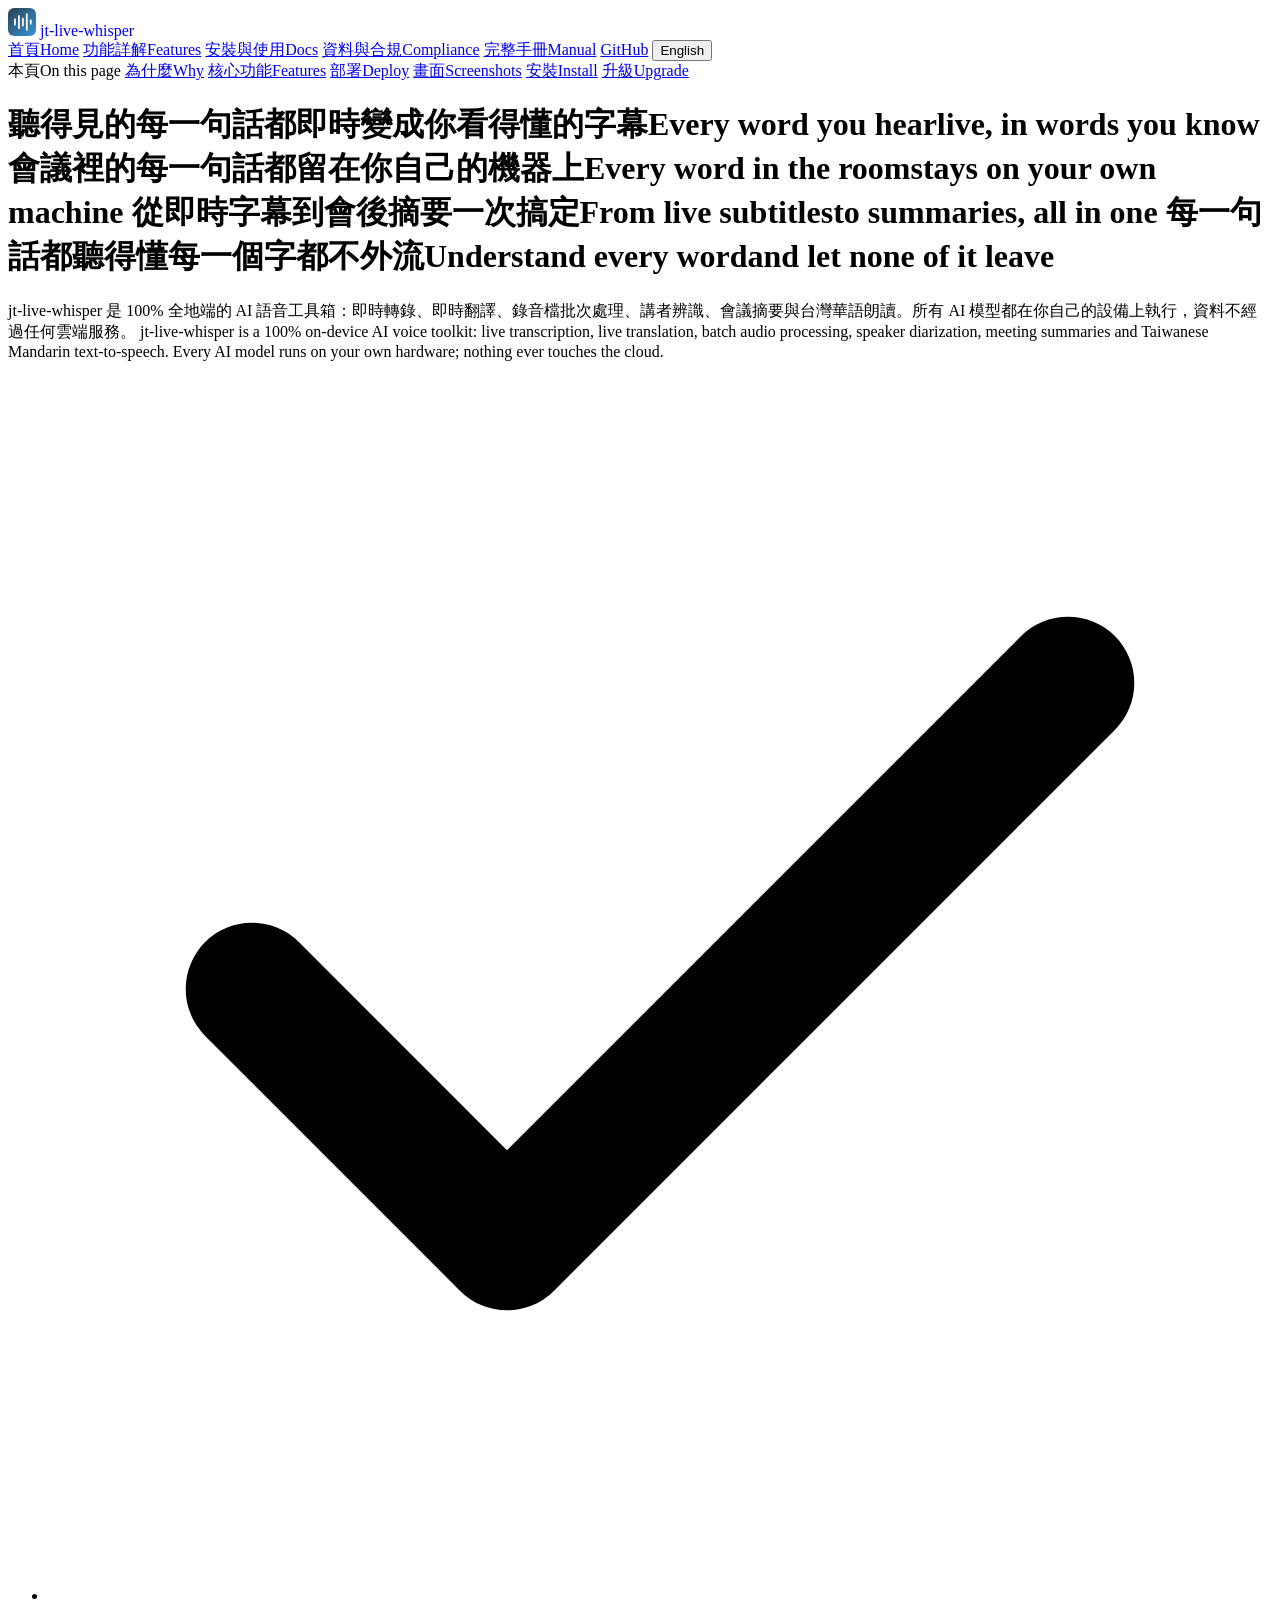
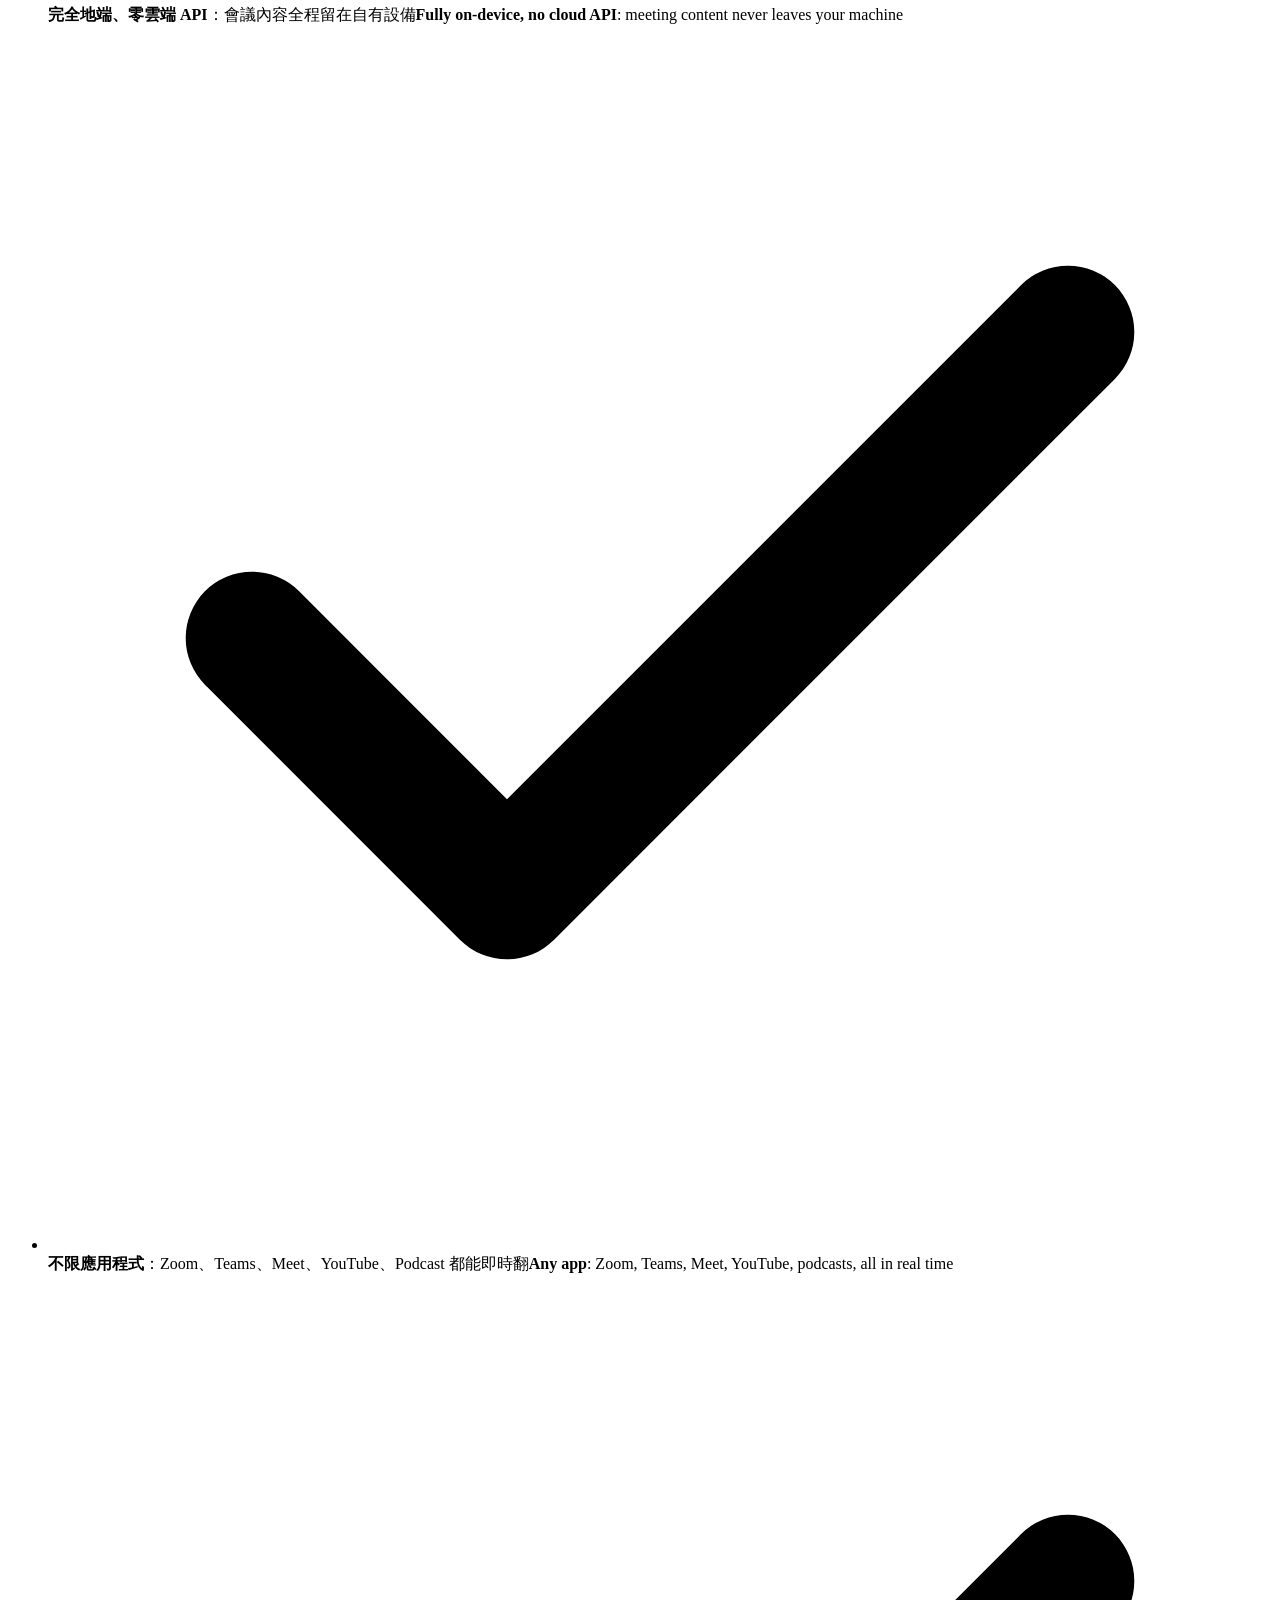
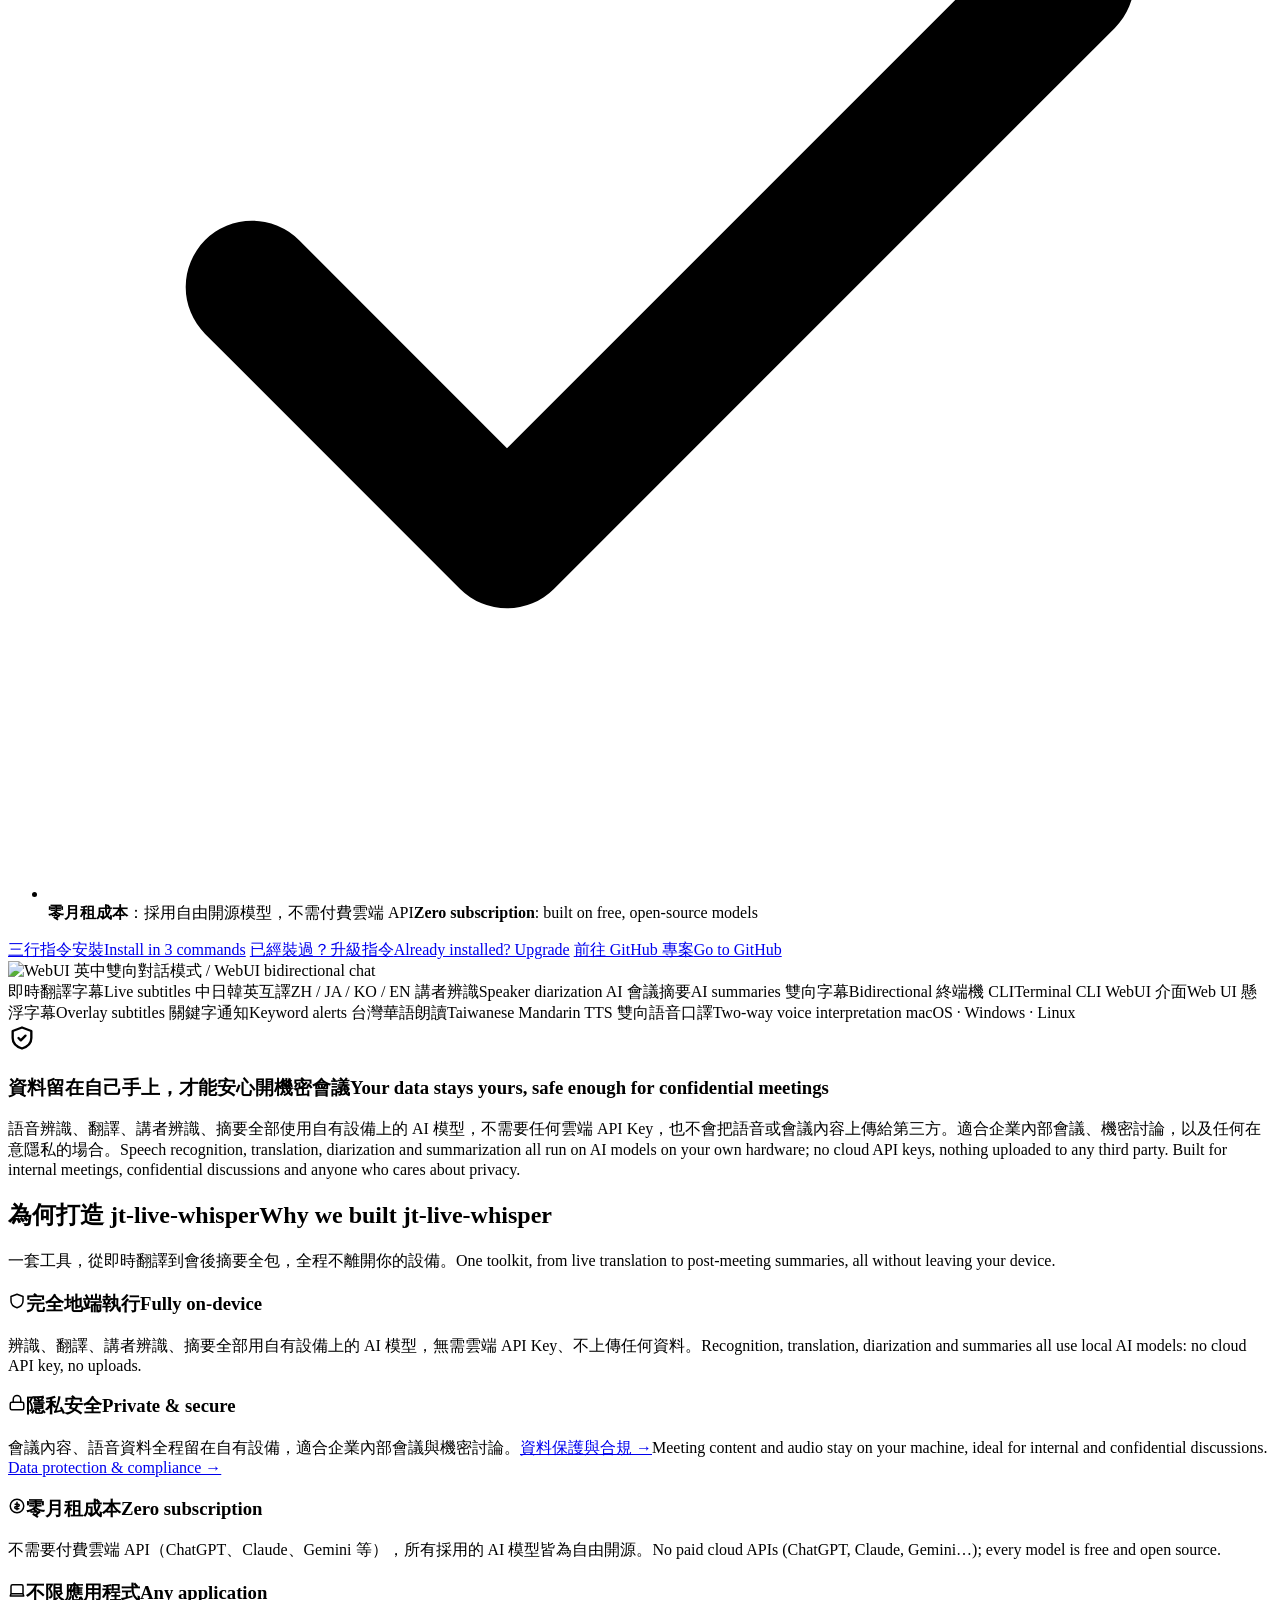
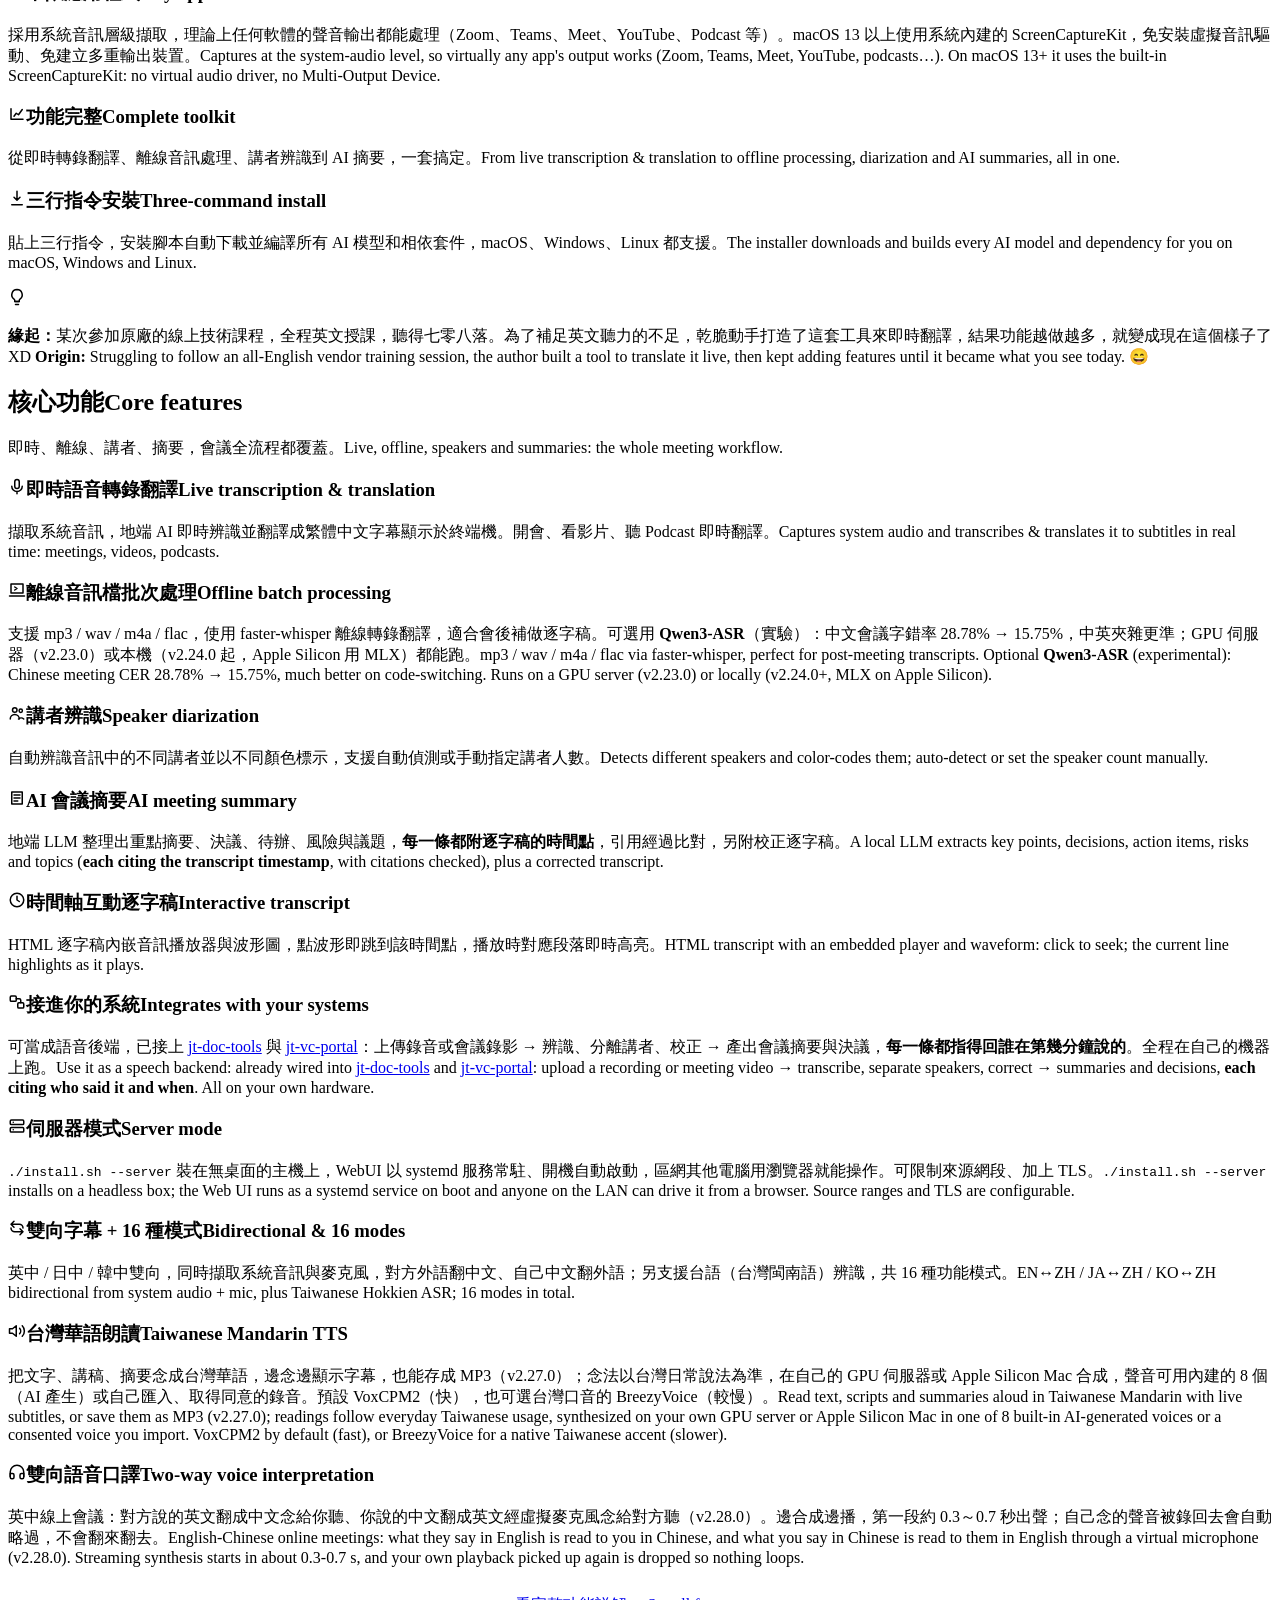
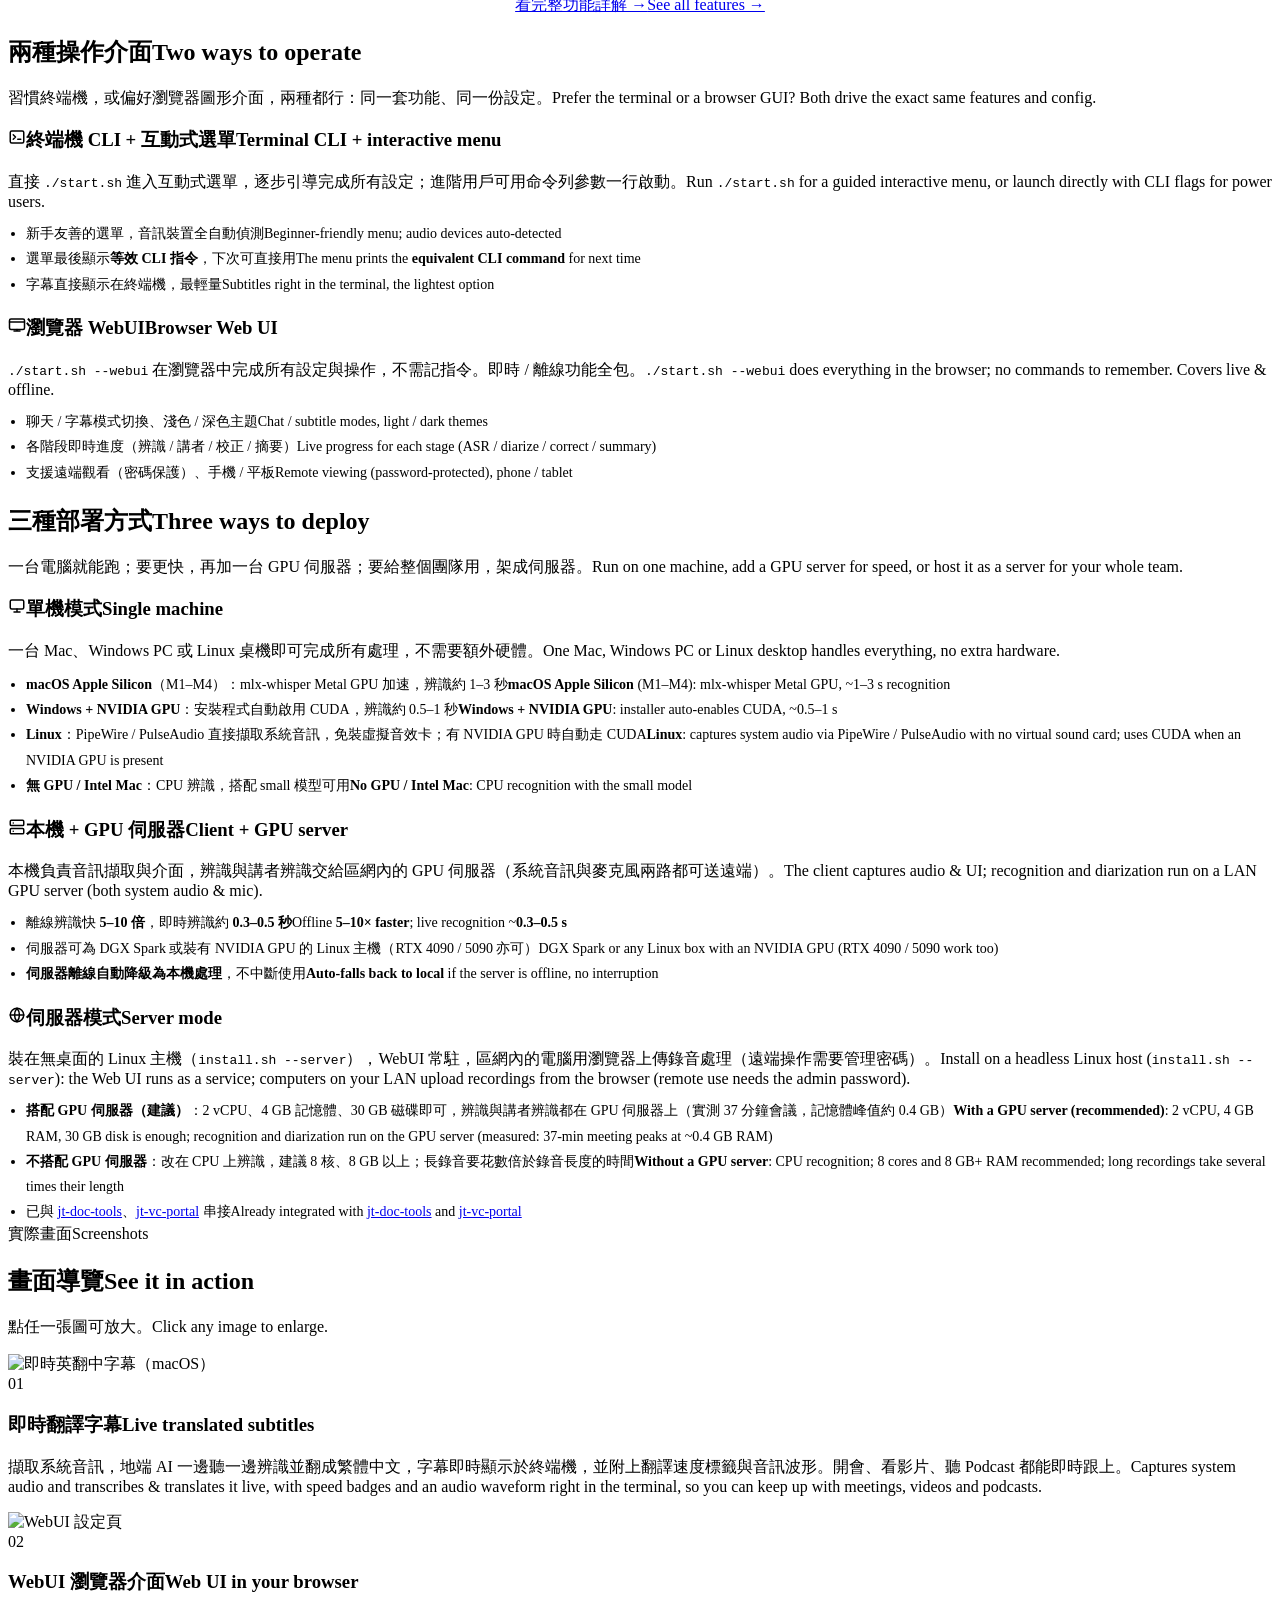
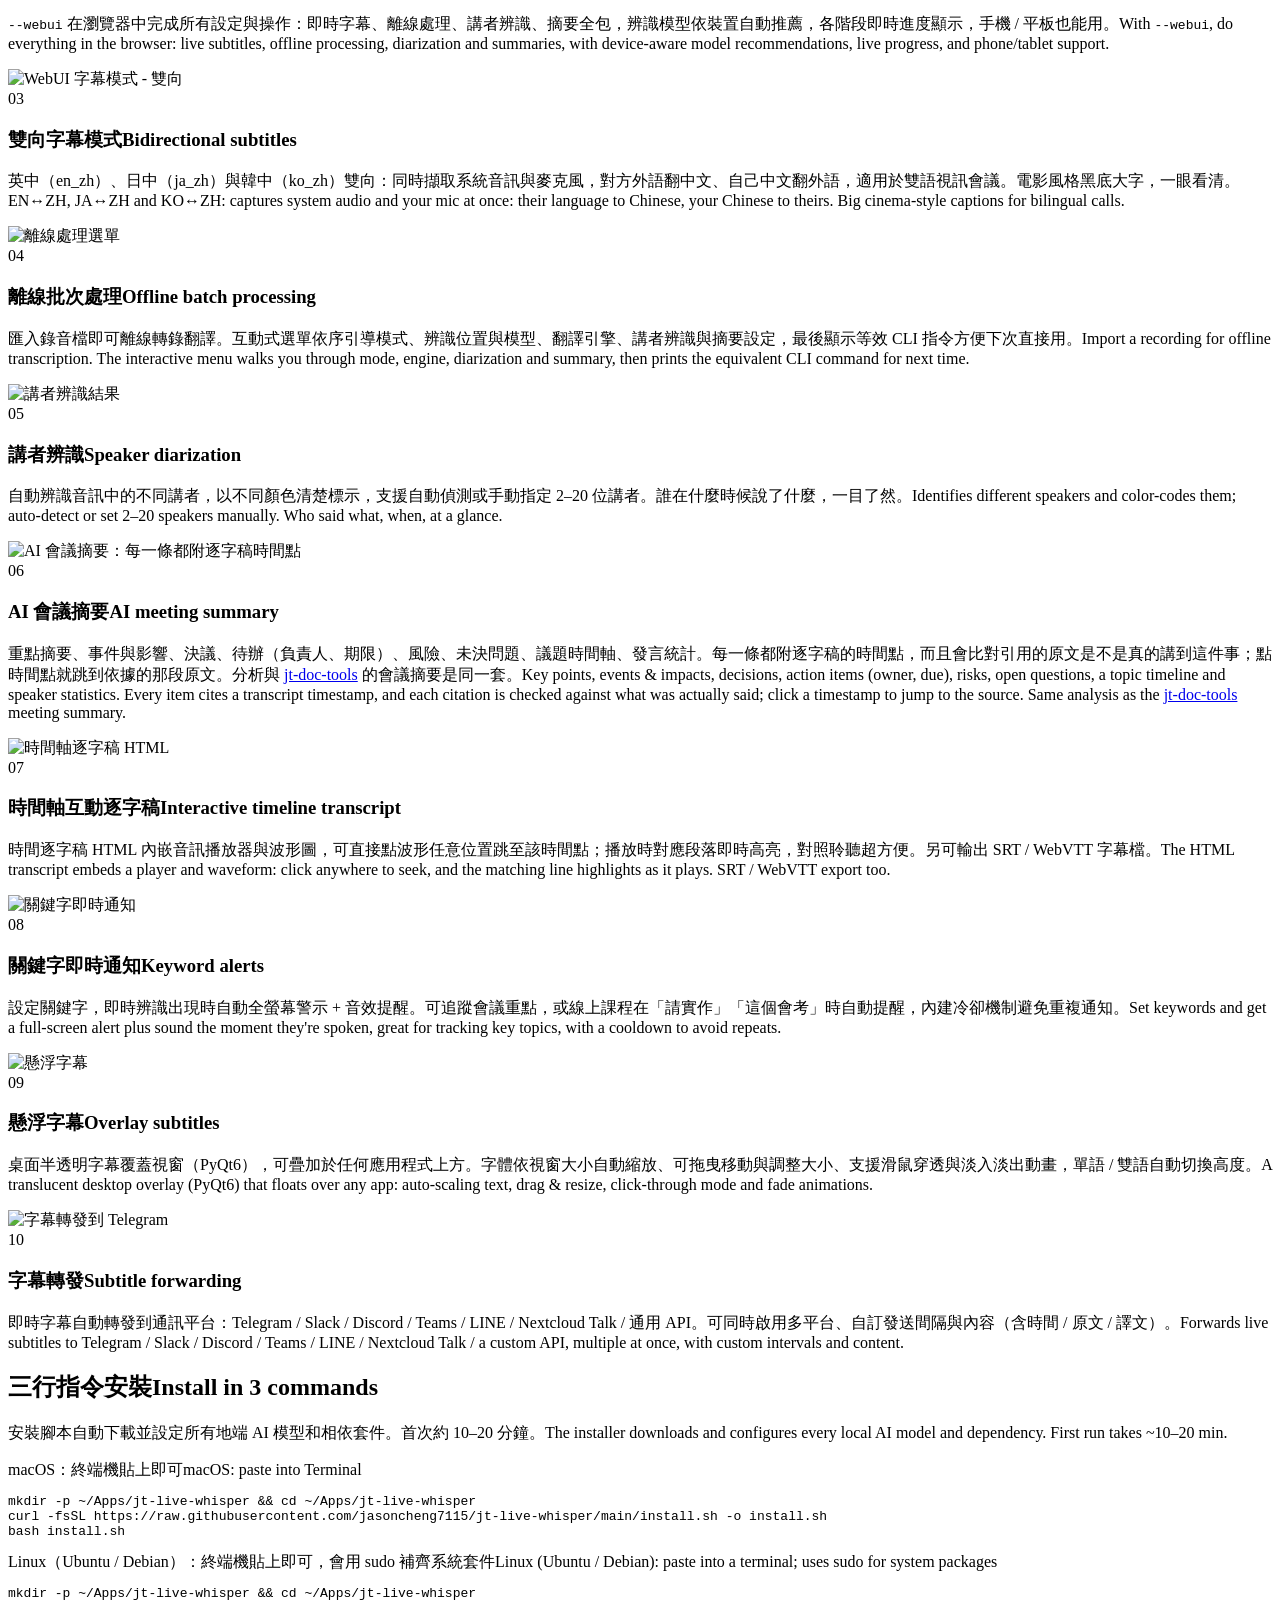
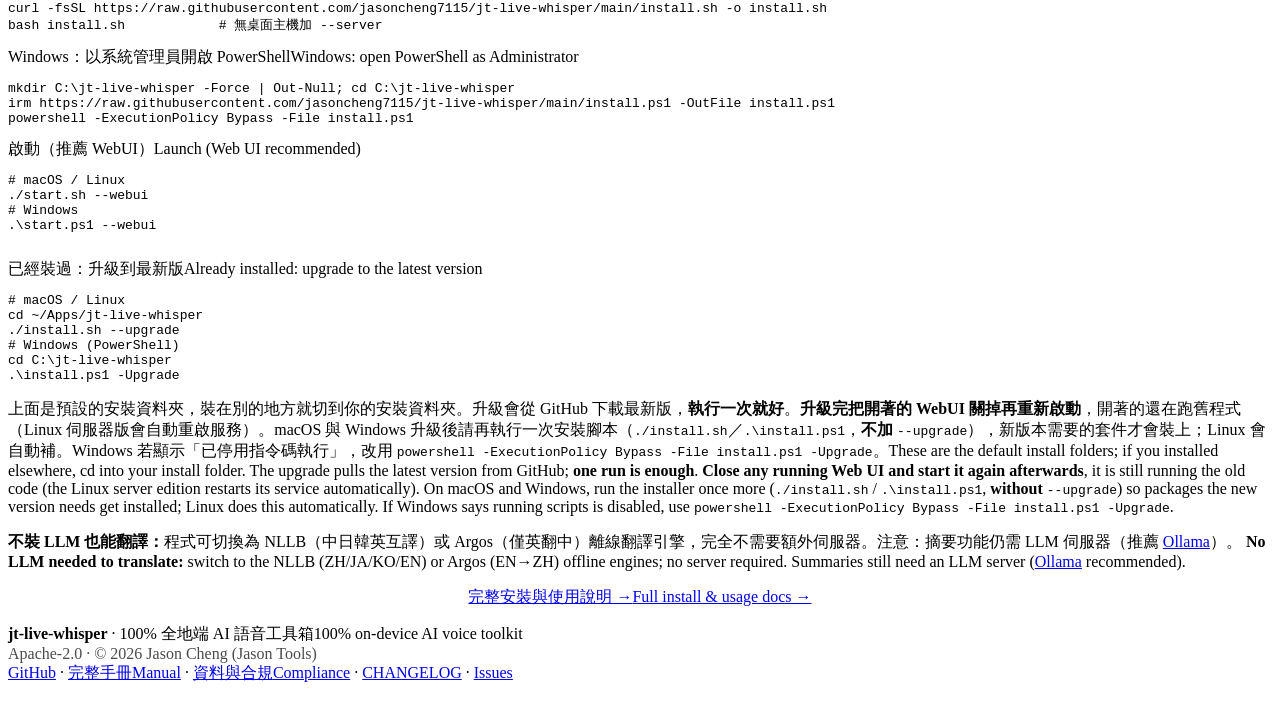
==== docs/index.html @ 60fd16ec "v2.31.0：念給對方聽時自動切換系統預設麥克風；說清楚只有口譯才需要 BlackHole - 口譯期間把系統預設麥克風切到虛擬麥克風、結束切回（macOS BlackHole 2ch、Window" ====
<!DOCTYPE html>
<html lang="zh-Hant">
<head>
<meta charset="UTF-8" />
<meta name="viewport" content="width=device-width, initial-scale=1.0" />
<title>jt-live-whisper | 100% 全地端 AI 語音工具箱</title>
<link rel="icon" type="image/svg+xml" href="favicon.svg" />
<meta name="description" content="jt-live-whisper：100% 全地端 AI 語音工具箱。即時轉錄、即時翻譯、錄音檔批次處理、講者辨識、會議摘要、台灣華語朗讀，所有 AI 模型皆在自有設備上執行，資料不經過任何雲端服務。支援 macOS / Windows / Linux，可選配 GPU 伺服器加速。" />
<link rel="stylesheet" href="style.css" />
</head>
<body>
<!-- site-nav：由 tools/site_nav.py 產生，請改那支 -->
<nav>
  <div class="wrap nav-in">
    <a class="brand" href="index.html" style="text-decoration:none">
      <svg viewBox="0 0 64 64" width="28" height="28" aria-hidden="true">
        <defs><linearGradient id="bm" x1="0" y1="0" x2="1" y2="1"><stop offset="0" stop-color="#2c3e50"/><stop offset="1" stop-color="#3498db"/></linearGradient></defs>
        <rect width="64" height="64" rx="14" fill="url(#bm)"/>
        <g stroke="#fff" stroke-width="4" stroke-linecap="round">
          <line x1="16" y1="26" x2="16" y2="38"/><line x1="25" y1="18" x2="25" y2="46"/>
          <line x1="34" y1="24" x2="34" y2="40"/><line x1="43" y1="14" x2="43" y2="50"/><line x1="52" y1="28" x2="52" y2="36"/>
        </g>
      </svg>
      jt-live-whisper
    </a>
    <div class="nav-links">
      <a class="nav-page" href="index.html" aria-current="page"><span class="zh">首頁</span><span class="en">Home</span></a>
      <a class="nav-page" href="features.html"><span class="zh">功能詳解</span><span class="en">Features</span></a>
      <a class="nav-page" href="usage.html"><span class="zh">安裝與使用</span><span class="en">Docs</span></a>
      <a class="nav-page" href="compliance.html"><span class="zh">資料與合規</span><span class="en">Compliance</span></a>
      <span class="nav-sep" aria-hidden="true"></span>
      <a class="btn btn-ghost btn-sm" href="sop.html"><span class="zh">完整手冊</span><span class="en">Manual</span></a>
      <a class="btn btn-ghost btn-sm" href="https://github.com/jasoncheng7115/jt-live-whisper" target="_blank" rel="noopener">GitHub</a>
      <button class="btn btn-ghost btn-sm" id="langBtn" type="button">English</button>
    </div>
  </div>
</nav>
<div class="page-nav"><div class="wrap page-nav-in">
    <span class="page-nav-label"><span class="zh">本頁</span><span class="en">On this page</span></span>
    <a href="#why"><span class="zh">為什麼</span><span class="en">Why</span></a>
    <a href="#features"><span class="zh">核心功能</span><span class="en">Features</span></a>
    <a href="#deploy"><span class="zh">部署</span><span class="en">Deploy</span></a>
    <a href="#screens"><span class="zh">畫面</span><span class="en">Screenshots</span></a>
    <a href="#install"><span class="zh">安裝</span><span class="en">Install</span></a>
    <a href="#upgrade"><span class="zh">升級</span><span class="en">Upgrade</span></a>
</div></div>
<!-- /site-nav -->

<header class="hero">
  <div class="wrap">
    <!-- 招牌標題輪播（使用者 2026-09-24 選定四句；換行處不加逗號） -->
    <h1 class="rot">
      <span class="rot-set">
        <span class="rot-item on"><span class="zh"><span class="ln">聽得見的每一句話</span><span class="ln">都即時變成你看得懂的字幕</span></span><span class="en"><span class="ln">Every word you hear</span><span class="ln">live, in words you know</span></span></span>
        <span class="rot-item" aria-hidden="true"><span class="zh"><span class="ln">會議裡的每一句話</span><span class="ln">都留在你自己的機器上</span></span><span class="en"><span class="ln">Every word in the room</span><span class="ln">stays on your own machine</span></span></span>
        <span class="rot-item" aria-hidden="true"><span class="zh"><span class="ln">從即時字幕</span><span class="ln">到會後摘要一次搞定</span></span><span class="en"><span class="ln">From live subtitles</span><span class="ln">to summaries, all in one</span></span></span>
        <span class="rot-item" aria-hidden="true"><span class="zh"><span class="ln">每一句話都聽得懂</span><span class="ln">每一個字都不外流</span></span><span class="en"><span class="ln">Understand every word</span><span class="ln">and let none of it leave</span></span></span>
      </span>
    </h1>
    <p class="lead">
      <span class="zh">jt-live-whisper 是 100% 全地端的 AI 語音工具箱：即時轉錄、即時翻譯、錄音檔批次處理、講者辨識、會議摘要與台灣華語朗讀。所有 AI 模型都在你自己的設備上執行，資料不經過任何雲端服務。</span>
      <span class="en">jt-live-whisper is a 100% on-device AI voice toolkit: live transcription, live translation, batch audio processing, speaker diarization, meeting summaries and Taiwanese Mandarin text-to-speech. Every AI model runs on your own hardware; nothing ever touches the cloud.</span>
    </p>
    <ul class="hero-points">
      <li><svg viewBox="0 0 24 24" fill="none" stroke="currentColor" stroke-width="2.6" stroke-linecap="round" stroke-linejoin="round"><path d="M20 6 9 17l-5-5"/></svg>
        <span><span class="zh"><b>完全地端、零雲端 API</b>：會議內容全程留在自有設備</span><span class="en"><b>Fully on-device, no cloud API</b>: meeting content never leaves your machine</span></span></li>
      <li><svg viewBox="0 0 24 24" fill="none" stroke="currentColor" stroke-width="2.6" stroke-linecap="round" stroke-linejoin="round"><path d="M20 6 9 17l-5-5"/></svg>
        <span><span class="zh"><b>不限應用程式</b>：Zoom、Teams、Meet、YouTube、Podcast 都能即時翻</span><span class="en"><b>Any app</b>: Zoom, Teams, Meet, YouTube, podcasts, all in real time</span></span></li>
      <li><svg viewBox="0 0 24 24" fill="none" stroke="currentColor" stroke-width="2.6" stroke-linecap="round" stroke-linejoin="round"><path d="M20 6 9 17l-5-5"/></svg>
        <span><span class="zh"><b>零月租成本</b>：採用自由開源模型，不需付費雲端 API</span><span class="en"><b>Zero subscription</b>: built on free, open-source models</span></span></li>
    </ul>
    <div class="cta">
      <a class="btn btn-primary" href="#install"><span class="zh">三行指令安裝</span><span class="en">Install in 3 commands</span></a>
      <a class="btn btn-ghost" href="#upgrade"><span class="zh">已經裝過？升級指令</span><span class="en">Already installed? Upgrade</span></a>
      <a class="btn btn-ghost" href="https://github.com/jasoncheng7115/jt-live-whisper" target="_blank" rel="noopener"><span class="zh">前往 GitHub 專案</span><span class="en">Go to GitHub</span></a>
    </div>
    <div class="hero-shot">
      <img class="shot shot-hero" src="shots/webui-chat-bidi.png" loading="lazy" alt="WebUI 英中雙向對話模式 / WebUI bidirectional chat" />
    </div>
    <div class="pills">
      <span class="pill"><span class="zh">即時翻譯字幕</span><span class="en">Live subtitles</span></span>
      <span class="pill"><span class="zh">中日韓英互譯</span><span class="en">ZH / JA / KO / EN</span></span>
      <span class="pill"><span class="zh">講者辨識</span><span class="en">Speaker diarization</span></span>
      <span class="pill"><span class="zh">AI 會議摘要</span><span class="en">AI summaries</span></span>
      <span class="pill"><span class="zh">雙向字幕</span><span class="en">Bidirectional</span></span>
      <span class="pill"><span class="zh">終端機 CLI</span><span class="en">Terminal CLI</span></span>
      <span class="pill"><span class="zh">WebUI 介面</span><span class="en">Web UI</span></span>
      <span class="pill"><span class="zh">懸浮字幕</span><span class="en">Overlay subtitles</span></span>
      <span class="pill"><span class="zh">關鍵字通知</span><span class="en">Keyword alerts</span></span>
      <span class="pill"><span class="zh">台灣華語朗讀</span><span class="en">Taiwanese Mandarin TTS</span></span>
      <span class="pill"><span class="zh">雙向語音口譯</span><span class="en">Two-way voice interpretation</span></span>
      <span class="pill">macOS · Windows · Linux</span>
    </div>
  </div>
</header>

<section class="callout-sec">
  <div class="wrap callout">
    <span class="ci"><svg width="28" height="28" viewBox="0 0 24 24" fill="none" stroke="currentColor" stroke-width="2" stroke-linecap="round" stroke-linejoin="round"><path d="M12 3 4 6v6c0 5 3.4 7.5 8 9 4.6-1.5 8-4 8-9V6z"/><path d="m9 12 2 2 4-4"/></svg></span>
    <div>
      <h3><span class="zh">資料留在自己手上，才能安心開機密會議</span><span class="en">Your data stays yours, safe enough for confidential meetings</span></h3>
      <p><span class="zh">語音辨識、翻譯、講者辨識、摘要全部使用自有設備上的 AI 模型，不需要任何雲端 API Key，也不會把語音或會議內容上傳給第三方。適合企業內部會議、機密討論，以及任何在意隱私的場合。</span><span class="en">Speech recognition, translation, diarization and summarization all run on AI models on your own hardware; no cloud API keys, nothing uploaded to any third party. Built for internal meetings, confidential discussions and anyone who cares about privacy.</span></p>
    </div>
  </div>
</section>

<section id="why">
  <div class="wrap">
    <div class="sec-head">
      <h2><span class="zh">為何打造 jt-live-whisper</span><span class="en">Why we built jt-live-whisper</span></h2>
      <p><span class="zh">一套工具，從即時翻譯到會後摘要全包，全程不離開你的設備。</span><span class="en">One toolkit, from live translation to post-meeting summaries, all without leaving your device.</span></p>
    </div>
    <div class="grid g3">
      <div class="card"><h3><span class="ic"><svg width="18" height="18" viewBox="0 0 24 24" fill="none" stroke="currentColor" stroke-width="2" stroke-linecap="round" stroke-linejoin="round"><path d="M12 3 4 6v6c0 5 3.4 7.5 8 9 4.6-1.5 8-4 8-9V6z"/></svg></span><span class="zh">完全地端執行</span><span class="en">Fully on-device</span></h3><p><span class="zh">辨識、翻譯、講者辨識、摘要全部用自有設備上的 AI 模型，無需雲端 API Key、不上傳任何資料。</span><span class="en">Recognition, translation, diarization and summaries all use local AI models: no cloud API key, no uploads.</span></p></div>
      <div class="card"><h3><span class="ic"><svg width="18" height="18" viewBox="0 0 24 24" fill="none" stroke="currentColor" stroke-width="2" stroke-linecap="round" stroke-linejoin="round"><rect x="3" y="11" width="18" height="10" rx="2"/><path d="M7 11V7a5 5 0 0 1 10 0v4"/></svg></span><span class="zh">隱私安全</span><span class="en">Private &amp; secure</span></h3><p><span class="zh">會議內容、語音資料全程留在自有設備，適合企業內部會議與機密討論。<a href="compliance.html">資料保護與合規 →</a></span><span class="en">Meeting content and audio stay on your machine, ideal for internal and confidential discussions. <a href="compliance.html">Data protection &amp; compliance →</a></span></p></div>
      <div class="card"><h3><span class="ic"><svg width="18" height="18" viewBox="0 0 24 24" fill="none" stroke="currentColor" stroke-width="2" stroke-linecap="round" stroke-linejoin="round"><circle cx="12" cy="12" r="9"/><path d="M12 7v10M9.5 9.5h4a1.5 1.5 0 0 1 0 3h-3a1.5 1.5 0 0 0 0 3h4"/></svg></span><span class="zh">零月租成本</span><span class="en">Zero subscription</span></h3><p><span class="zh">不需要付費雲端 API（ChatGPT、Claude、Gemini 等），所有採用的 AI 模型皆為自由開源。</span><span class="en">No paid cloud APIs (ChatGPT, Claude, Gemini…); every model is free and open source.</span></p></div>
      <div class="card"><h3><span class="ic"><svg width="18" height="18" viewBox="0 0 24 24" fill="none" stroke="currentColor" stroke-width="2" stroke-linecap="round" stroke-linejoin="round"><path d="M4 17V7a2 2 0 0 1 2-2h12a2 2 0 0 1 2 2v10M4 17h16M4 17l-1 3h18l-1-3"/></svg></span><span class="zh">不限應用程式</span><span class="en">Any application</span></h3><p><span class="zh">採用系統音訊層級擷取，理論上任何軟體的聲音輸出都能處理（Zoom、Teams、Meet、YouTube、Podcast 等）。macOS 13 以上使用系統內建的 ScreenCaptureKit，免安裝虛擬音訊驅動、免建立多重輸出裝置。</span><span class="en">Captures at the system-audio level, so virtually any app's output works (Zoom, Teams, Meet, YouTube, podcasts…). On macOS 13+ it uses the built-in ScreenCaptureKit: no virtual audio driver, no Multi-Output Device.</span></p></div>
      <div class="card"><h3><span class="ic"><svg width="18" height="18" viewBox="0 0 24 24" fill="none" stroke="currentColor" stroke-width="2" stroke-linecap="round" stroke-linejoin="round"><path d="M4 19V5M4 19h16M8 15l3-4 3 2 5-7"/></svg></span><span class="zh">功能完整</span><span class="en">Complete toolkit</span></h3><p><span class="zh">從即時轉錄翻譯、離線音訊處理、講者辨識到 AI 摘要，一套搞定。</span><span class="en">From live transcription &amp; translation to offline processing, diarization and AI summaries, all in one.</span></p></div>
      <div class="card"><h3><span class="ic"><svg width="18" height="18" viewBox="0 0 24 24" fill="none" stroke="currentColor" stroke-width="2" stroke-linecap="round" stroke-linejoin="round"><path d="M12 3v12m0 0 4-4m-4 4-4-4M5 21h14"/></svg></span><span class="zh">三行指令安裝</span><span class="en">Three-command install</span></h3><p><span class="zh">貼上三行指令，安裝腳本自動下載並編譯所有 AI 模型和相依套件，macOS、Windows、Linux 都支援。</span><span class="en">The installer downloads and builds every AI model and dependency for you on macOS, Windows and Linux.</span></p></div>
    </div>
    <div class="origin">
      <span class="origin-ic"><svg width="18" height="18" viewBox="0 0 24 24" fill="none" stroke="currentColor" stroke-width="2" stroke-linecap="round" stroke-linejoin="round"><path d="M9 18h6M10 22h4"/><path d="M12 2a7 7 0 0 0-4 12.7c.6.5 1 1.3 1 2.1V18h6v-1.2c0-.8.4-1.6 1-2.1A7 7 0 0 0 12 2z"/></svg></span>
      <p><span class="zh"><strong>緣起：</strong>某次參加原廠的線上技術課程，全程英文授課，聽得七零八落。為了補足英文聽力的不足，乾脆動手打造了這套工具來即時翻譯，結果功能越做越多，就變成現在這個樣子了 XD</span>
<span class="en"><strong>Origin:</strong> Struggling to follow an all-English vendor training session, the author built a tool to translate it live, then kept adding features until it became what you see today. 😄</span></p>
    </div>
  </div>
</section>

<section id="features" class="alt">
  <div class="wrap">
    <div class="sec-head">
      <h2><span class="zh">核心功能</span><span class="en">Core features</span></h2>
      <p><span class="zh">即時、離線、講者、摘要，會議全流程都覆蓋。</span><span class="en">Live, offline, speakers and summaries: the whole meeting workflow.</span></p>
    </div>
    <div class="grid g3">
      <div class="card"><h3><span class="ic"><svg width="18" height="18" viewBox="0 0 24 24" fill="none" stroke="currentColor" stroke-width="2" stroke-linecap="round" stroke-linejoin="round"><path d="M12 2a3 3 0 0 0-3 3v6a3 3 0 0 0 6 0V5a3 3 0 0 0-3-3z"/><path d="M5 11a7 7 0 0 0 14 0M12 18v3"/></svg></span><span class="zh">即時語音轉錄翻譯</span><span class="en">Live transcription &amp; translation</span></h3><p><span class="zh">擷取系統音訊，地端 AI 即時辨識並翻譯成繁體中文字幕顯示於終端機。開會、看影片、聽 Podcast 即時翻譯。</span><span class="en">Captures system audio and transcribes &amp; translates it to subtitles in real time: meetings, videos, podcasts.</span></p></div>
      <div class="card"><h3><span class="ic"><svg width="18" height="18" viewBox="0 0 24 24" fill="none" stroke="currentColor" stroke-width="2" stroke-linecap="round" stroke-linejoin="round"><path d="M4 4h16v12H4z"/><path d="M2 20h20M9 8l3 2-3 2"/></svg></span><span class="zh">離線音訊檔批次處理</span><span class="en">Offline batch processing</span></h3><p><span class="zh">支援 mp3 / wav / m4a / flac，使用 faster-whisper 離線轉錄翻譯，適合會後補做逐字稿。可選用 <b>Qwen3-ASR</b>（實驗）：中文會議字錯率 28.78% → 15.75%，中英夾雜更準；GPU 伺服器（v2.23.0）或本機（v2.24.0 起，Apple Silicon 用 MLX）都能跑。</span><span class="en">mp3 / wav / m4a / flac via faster-whisper, perfect for post-meeting transcripts. Optional <b>Qwen3-ASR</b> (experimental): Chinese meeting CER 28.78% → 15.75%, much better on code-switching. Runs on a GPU server (v2.23.0) or locally (v2.24.0+, MLX on Apple Silicon).</span></p></div>
      <div class="card"><h3><span class="ic"><svg width="18" height="18" viewBox="0 0 24 24" fill="none" stroke="currentColor" stroke-width="2" stroke-linecap="round" stroke-linejoin="round"><circle cx="9" cy="8" r="3"/><circle cx="17" cy="9" r="2.2"/><path d="M3 20a6 6 0 0 1 12 0M14 20a5 5 0 0 1 7 0"/></svg></span><span class="zh">講者辨識</span><span class="en">Speaker diarization</span></h3><p><span class="zh">自動辨識音訊中的不同講者並以不同顏色標示，支援自動偵測或手動指定講者人數。</span><span class="en">Detects different speakers and color-codes them; auto-detect or set the speaker count manually.</span></p></div>
      <div class="card"><h3><span class="ic"><svg width="18" height="18" viewBox="0 0 24 24" fill="none" stroke="currentColor" stroke-width="2" stroke-linecap="round" stroke-linejoin="round"><path d="M5 4h14v16H5z"/><path d="M8 8h8M8 12h8M8 16h5"/></svg></span><span class="zh">AI 會議摘要</span><span class="en">AI meeting summary</span></h3><p><span class="zh">地端 LLM 整理出重點摘要、決議、待辦、風險與議題，<b>每一條都附逐字稿的時間點</b>，引用經過比對，另附校正逐字稿。</span><span class="en">A local LLM extracts key points, decisions, action items, risks and topics (<b>each citing the transcript timestamp</b>, with citations checked), plus a corrected transcript.</span></p></div>
      <div class="card"><h3><span class="ic"><svg width="18" height="18" viewBox="0 0 24 24" fill="none" stroke="currentColor" stroke-width="2" stroke-linecap="round" stroke-linejoin="round"><circle cx="12" cy="12" r="9"/><path d="M12 7v5l3 2"/></svg></span><span class="zh">時間軸互動逐字稿</span><span class="en">Interactive transcript</span></h3><p><span class="zh">HTML 逐字稿內嵌音訊播放器與波形圖，點波形即跳到該時間點，播放時對應段落即時高亮。</span><span class="en">HTML transcript with an embedded player and waveform: click to seek; the current line highlights as it plays.</span></p></div>
      <div class="card"><h3><span class="ic"><svg width="18" height="18" viewBox="0 0 24 24" fill="none" stroke="currentColor" stroke-width="2" stroke-linecap="round" stroke-linejoin="round"><rect x="3" y="4" width="8" height="7" rx="1.5"/><rect x="13" y="13" width="8" height="7" rx="1.5"/><path d="M11 7.5h4a2 2 0 0 1 2 2v3.5"/></svg></span><span class="zh">接進你的系統</span><span class="en">Integrates with your systems</span></h3><p><span class="zh">可當成語音後端，已接上 <a href="https://jasoncheng7115.github.io/jt-doc-tools/" target="_blank" rel="noopener">jt-doc-tools</a> 與 <a href="https://jasoncheng7115.github.io/jt-vc-portal/" target="_blank" rel="noopener">jt-vc-portal</a>：上傳錄音或會議錄影 → 辨識、分離講者、校正 → 產出會議摘要與決議，<b>每一條都指得回誰在第幾分鐘說的</b>。全程在自己的機器上跑。</span><span class="en">Use it as a speech backend: already wired into <a href="https://jasoncheng7115.github.io/jt-doc-tools/" target="_blank" rel="noopener">jt-doc-tools</a> and <a href="https://jasoncheng7115.github.io/jt-vc-portal/" target="_blank" rel="noopener">jt-vc-portal</a>: upload a recording or meeting video → transcribe, separate speakers, correct → summaries and decisions, <b>each citing who said it and when</b>. All on your own hardware.</span></p></div>
      <div class="card"><h3><span class="ic"><svg width="18" height="18" viewBox="0 0 24 24" fill="none" stroke="currentColor" stroke-width="2" stroke-linecap="round" stroke-linejoin="round"><rect x="3" y="4" width="18" height="6" rx="1.5"/><rect x="3" y="14" width="18" height="6" rx="1.5"/><path d="M7 7h.01M7 17h.01"/></svg></span><span class="zh">伺服器模式</span><span class="en">Server mode</span></h3><p><span class="zh"><code>./install.sh --server</code> 裝在無桌面的主機上，WebUI 以 systemd 服務常駐、開機自動啟動，區網其他電腦用瀏覽器就能操作。可限制來源網段、加上 TLS。</span><span class="en"><code>./install.sh --server</code> installs on a headless box; the Web UI runs as a systemd service on boot and anyone on the LAN can drive it from a browser. Source ranges and TLS are configurable.</span></p></div>
      <div class="card"><h3><span class="ic"><svg width="18" height="18" viewBox="0 0 24 24" fill="none" stroke="currentColor" stroke-width="2" stroke-linecap="round" stroke-linejoin="round"><path d="M8 3 4 7l4 4M16 21l4-4-4-4M4 7h11a5 5 0 0 1 5 5M20 17H9a5 5 0 0 1-5-5"/></svg></span><span class="zh">雙向字幕 + 16 種模式</span><span class="en">Bidirectional &amp; 16 modes</span></h3><p><span class="zh">英中 / 日中 / 韓中雙向，同時擷取系統音訊與麥克風，對方外語翻中文、自己中文翻外語；另支援台語（台灣閩南語）辨識，共 16 種功能模式。</span><span class="en">EN↔ZH / JA↔ZH / KO↔ZH bidirectional from system audio + mic, plus Taiwanese Hokkien ASR; 16 modes in total.</span></p></div>
      <div class="card"><h3><span class="ic"><svg width="18" height="18" viewBox="0 0 24 24" fill="none" stroke="currentColor" stroke-width="2" stroke-linecap="round" stroke-linejoin="round"><path d="M11 5 6 9H2v6h4l5 4V5z"/><path d="M15.5 8.5a5 5 0 0 1 0 7M19 5a10 10 0 0 1 0 14"/></svg></span><span class="zh">台灣華語朗讀</span><span class="en">Taiwanese Mandarin TTS</span></h3><p><span class="zh">把文字、講稿、摘要念成台灣華語，邊念邊顯示字幕，也能存成 MP3（v2.27.0）；念法以台灣日常說法為準，在自己的 GPU 伺服器或 Apple Silicon Mac 合成，聲音可用內建的 8 個（AI 產生）或自己匯入、取得同意的錄音。預設 VoxCPM2（快），也可選台灣口音的 BreezyVoice（較慢）。</span><span class="en">Read text, scripts and summaries aloud in Taiwanese Mandarin with live subtitles, or save them as MP3 (v2.27.0); readings follow everyday Taiwanese usage, synthesized on your own GPU server or Apple Silicon Mac in one of 8 built-in AI-generated voices or a consented voice you import. VoxCPM2 by default (fast), or BreezyVoice for a native Taiwanese accent (slower).</span></p></div>
      <div class="card"><h3><span class="ic"><svg width="18" height="18" viewBox="0 0 24 24" fill="none" stroke="currentColor" stroke-width="2" stroke-linecap="round" stroke-linejoin="round"><path d="M3 18v-6a9 9 0 0 1 18 0v6"/><path d="M21 19a2 2 0 0 1-2 2h-1a2 2 0 0 1-2-2v-3a2 2 0 0 1 2-2h3z"/><path d="M3 19a2 2 0 0 0 2 2h1a2 2 0 0 0 2-2v-3a2 2 0 0 0-2-2H3z"/></svg></span><span class="zh">雙向語音口譯</span><span class="en">Two-way voice interpretation</span></h3><p><span class="zh">英中線上會議：對方說的英文翻成中文念給你聽、你說的中文翻成英文經虛擬麥克風念給對方聽（v2.28.0）。邊合成邊播，第一段約 0.3～0.7 秒出聲；自己念的聲音被錄回去會自動略過，不會翻來翻去。</span><span class="en">English-Chinese online meetings: what they say in English is read to you in Chinese, and what you say in Chinese is read to them in English through a virtual microphone (v2.28.0). Streaming synthesis starts in about 0.3-0.7 s, and your own playback picked up again is dropped so nothing loops.</span></p></div>
    </div>
    <p style="text-align:center;margin-top:28px"><a class="btn btn-ghost" href="features.html"><span class="zh">看完整功能詳解 →</span><span class="en">See all features →</span></a></p>
  </div>
</section>

<section id="interface">
  <div class="wrap">
    <div class="sec-head">
      <h2><span class="zh">兩種操作介面</span><span class="en">Two ways to operate</span></h2>
      <p><span class="zh">習慣終端機，或偏好瀏覽器圖形介面，兩種都行：同一套功能、同一份設定。</span><span class="en">Prefer the terminal or a browser GUI? Both drive the exact same features and config.</span></p>
    </div>
    <div class="grid g2">
      <div class="card"><h3><span class="ic"><svg width="18" height="18" viewBox="0 0 24 24" fill="none" stroke="currentColor" stroke-width="2" stroke-linecap="round" stroke-linejoin="round"><rect x="3" y="4" width="18" height="16" rx="2"/><path d="m7 9 3 3-3 3M13 15h4"/></svg></span><span class="zh">終端機 CLI + 互動式選單</span><span class="en">Terminal CLI + interactive menu</span></h3>
        <p style="margin-bottom:10px"><span class="zh">直接 <code>./start.sh</code> 進入互動式選單，逐步引導完成所有設定；進階用戶可用命令列參數一行啟動。</span><span class="en">Run <code>./start.sh</code> for a guided interactive menu, or launch directly with CLI flags for power users.</span></p>
        <ul style="margin:0;padding-left:18px;font-size:14px;color:var(--body);line-height:1.8">
          <li><span class="zh">新手友善的選單，音訊裝置全自動偵測</span><span class="en">Beginner-friendly menu; audio devices auto-detected</span></li>
          <li><span class="zh">選單最後顯示<b>等效 CLI 指令</b>，下次可直接用</span><span class="en">The menu prints the <b>equivalent CLI command</b> for next time</span></li>
          <li><span class="zh">字幕直接顯示在終端機，最輕量</span><span class="en">Subtitles right in the terminal, the lightest option</span></li>
        </ul>
      </div>
      <div class="card"><h3><span class="ic"><svg width="18" height="18" viewBox="0 0 24 24" fill="none" stroke="currentColor" stroke-width="2" stroke-linecap="round" stroke-linejoin="round"><rect x="2" y="4" width="20" height="14" rx="2"/><path d="M8 20h8M12 18v2M2 8h20"/></svg></span><span class="zh">瀏覽器 WebUI</span><span class="en">Browser Web UI</span></h3>
        <p style="margin-bottom:10px"><span class="zh"><code>./start.sh --webui</code> 在瀏覽器中完成所有設定與操作，不需記指令。即時 / 離線功能全包。</span><span class="en"><code>./start.sh --webui</code> does everything in the browser; no commands to remember. Covers live &amp; offline.</span></p>
        <ul style="margin:0;padding-left:18px;font-size:14px;color:var(--body);line-height:1.8">
          <li><span class="zh">聊天 / 字幕模式切換、淺色 / 深色主題</span><span class="en">Chat / subtitle modes, light / dark themes</span></li>
          <li><span class="zh">各階段即時進度（辨識 / 講者 / 校正 / 摘要）</span><span class="en">Live progress for each stage (ASR / diarize / correct / summary)</span></li>
          <li><span class="zh">支援遠端觀看（密碼保護）、手機 / 平板</span><span class="en">Remote viewing (password-protected), phone / tablet</span></li>
        </ul>
      </div>
    </div>
  </div>
</section>

<section id="deploy" class="alt">
  <div class="wrap">
    <div class="sec-head">
      <h2><span class="zh">三種部署方式</span><span class="en">Three ways to deploy</span></h2>
      <p><span class="zh">一台電腦就能跑；要更快，再加一台 GPU 伺服器；要給整個團隊用，架成伺服器。</span><span class="en">Run on one machine, add a GPU server for speed, or host it as a server for your whole team.</span></p>
    </div>
    <div class="grid g3">
      <div class="card"><h3><span class="ic"><svg width="18" height="18" viewBox="0 0 24 24" fill="none" stroke="currentColor" stroke-width="2" stroke-linecap="round" stroke-linejoin="round"><rect x="3" y="4" width="18" height="12" rx="2"/><path d="M8 20h8M12 16v4"/></svg></span><span class="zh">單機模式</span><span class="en">Single machine</span></h3>
        <p style="margin-bottom:10px"><span class="zh">一台 Mac、Windows PC 或 Linux 桌機即可完成所有處理，不需要額外硬體。</span><span class="en">One Mac, Windows PC or Linux desktop handles everything, no extra hardware.</span></p>
        <ul style="margin:0;padding-left:18px;font-size:14px;color:var(--body);line-height:1.8">
          <li><span class="zh"><b>macOS Apple Silicon</b>（M1–M4）：mlx-whisper Metal GPU 加速，辨識約 1–3 秒</span><span class="en"><b>macOS Apple Silicon</b> (M1–M4): mlx-whisper Metal GPU, ~1–3 s recognition</span></li>
          <li><span class="zh"><b>Windows + NVIDIA GPU</b>：安裝程式自動啟用 CUDA，辨識約 0.5–1 秒</span><span class="en"><b>Windows + NVIDIA GPU</b>: installer auto-enables CUDA, ~0.5–1 s</span></li>
          <li><span class="zh"><b>Linux</b>：PipeWire / PulseAudio 直接擷取系統音訊，免裝虛擬音效卡；有 NVIDIA GPU 時自動走 CUDA</span><span class="en"><b>Linux</b>: captures system audio via PipeWire / PulseAudio with no virtual sound card; uses CUDA when an NVIDIA GPU is present</span></li>
          <li><span class="zh"><b>無 GPU / Intel Mac</b>：CPU 辨識，搭配 small 模型可用</span><span class="en"><b>No GPU / Intel Mac</b>: CPU recognition with the small model</span></li>
        </ul>
      </div>
      <div class="card"><h3><span class="ic"><svg width="18" height="18" viewBox="0 0 24 24" fill="none" stroke="currentColor" stroke-width="2" stroke-linecap="round" stroke-linejoin="round"><rect x="3" y="3" width="18" height="7" rx="1.5"/><rect x="3" y="14" width="18" height="7" rx="1.5"/><path d="M7 6.5h.01M7 17.5h.01"/></svg></span><span class="zh">本機 + GPU 伺服器</span><span class="en">Client + GPU server</span></h3>
        <p style="margin-bottom:10px"><span class="zh">本機負責音訊擷取與介面，辨識與講者辨識交給區網內的 GPU 伺服器（系統音訊與麥克風兩路都可送遠端）。</span><span class="en">The client captures audio &amp; UI; recognition and diarization run on a LAN GPU server (both system audio &amp; mic).</span></p>
        <ul style="margin:0;padding-left:18px;font-size:14px;color:var(--body);line-height:1.8">
          <li><span class="zh">離線辨識快 <b>5–10 倍</b>，即時辨識約 <b>0.3–0.5 秒</b></span><span class="en">Offline <b>5–10× faster</b>; live recognition ~<b>0.3–0.5 s</b></span></li>
          <li><span class="zh">伺服器可為 DGX Spark 或裝有 NVIDIA GPU 的 Linux 主機（RTX 4090 / 5090 亦可）</span><span class="en">DGX Spark or any Linux box with an NVIDIA GPU (RTX 4090 / 5090 work too)</span></li>
          <li><span class="zh"><b>伺服器離線自動降級為本機處理</b>，不中斷使用</span><span class="en"><b>Auto-falls back to local</b> if the server is offline, no interruption</span></li>
        </ul>
      </div>
      <div class="card"><h3><span class="ic"><svg width="18" height="18" viewBox="0 0 24 24" fill="none" stroke="currentColor" stroke-width="2" stroke-linecap="round" stroke-linejoin="round"><circle cx="12" cy="12" r="9"/><path d="M3 12h18M12 3a14 14 0 0 1 0 18M12 3a14 14 0 0 0 0 18"/></svg></span><span class="zh">伺服器模式</span><span class="en">Server mode</span></h3>
        <p style="margin-bottom:10px"><span class="zh">裝在無桌面的 Linux 主機（<code class="nb">install.sh --server</code>），WebUI 常駐，區網內的電腦用瀏覽器上傳錄音處理（遠端操作需要管理密碼）。</span><span class="en">Install on a headless Linux host (<code class="nb">install.sh --server</code>): the Web UI runs as a service; computers on your LAN upload recordings from the browser (remote use needs the admin password).</span></p>
        <ul style="margin:0;padding-left:18px;font-size:14px;color:var(--body);line-height:1.8">
          <li><span class="zh"><b>搭配 GPU 伺服器（建議）</b>：2 vCPU、4 GB 記憶體、30 GB 磁碟即可，辨識與講者辨識都在 GPU 伺服器上（實測 37 分鐘會議，記憶體峰值約 0.4 GB）</span><span class="en"><b>With a GPU server (recommended)</b>: 2 vCPU, 4 GB RAM, 30 GB disk is enough; recognition and diarization run on the GPU server (measured: 37-min meeting peaks at ~0.4 GB RAM)</span></li>
          <li><span class="zh"><b>不搭配 GPU 伺服器</b>：改在 CPU 上辨識，建議 8 核、8 GB 以上；長錄音要花數倍於錄音長度的時間</span><span class="en"><b>Without a GPU server</b>: CPU recognition; 8 cores and 8 GB+ RAM recommended; long recordings take several times their length</span></li>
          <li><span class="zh">已與 <a href="https://jasoncheng7115.github.io/jt-doc-tools/" target="_blank" rel="noopener">jt-doc-tools</a>、<a href="https://jasoncheng7115.github.io/jt-vc-portal/" target="_blank" rel="noopener">jt-vc-portal</a> 串接</span><span class="en">Already integrated with <a href="https://jasoncheng7115.github.io/jt-doc-tools/" target="_blank" rel="noopener">jt-doc-tools</a> and <a href="https://jasoncheng7115.github.io/jt-vc-portal/" target="_blank" rel="noopener">jt-vc-portal</a></span></li>
        </ul>
      </div>
    </div>
  </div>
</section>

<section id="screens">
  <div class="wrap">
    <div class="sec-head">
      <span class="eyebrow"><span class="zh">實際畫面</span><span class="en">Screenshots</span></span>
      <h2><span class="zh">畫面導覽</span><span class="en">See it in action</span></h2>
      <p><span class="zh">點任一張圖可放大。</span><span class="en">Click any image to enlarge.</span></p>
    </div>

    <div class="screen-row">
      <img class="shot" src="shots/realtime-en2zh-2.png" loading="lazy" alt="即時英翻中字幕（macOS）" />
      <div class="screen-txt"><span class="num">01</span>
        <h3><span class="zh">即時翻譯字幕</span><span class="en">Live translated subtitles</span></h3>
        <p><span class="zh">擷取系統音訊，地端 AI 一邊聽一邊辨識並翻成繁體中文，字幕即時顯示於終端機，並附上翻譯速度標籤與音訊波形。開會、看影片、聽 Podcast 都能即時跟上。</span><span class="en">Captures system audio and transcribes &amp; translates it live, with speed badges and an audio waveform right in the terminal, so you can keep up with meetings, videos and podcasts.</span></p>
      </div>
    </div>

    <div class="screen-row">
      <img class="shot" src="shots/webui-settings-1.png" loading="lazy" alt="WebUI 設定頁" />
      <div class="screen-txt"><span class="num">02</span>
        <h3><span class="zh">WebUI 瀏覽器介面</span><span class="en">Web UI in your browser</span></h3>
        <p><span class="zh"><code>--webui</code> 在瀏覽器中完成所有設定與操作：即時字幕、離線處理、講者辨識、摘要全包，辨識模型依裝置自動推薦，各階段即時進度顯示，手機 / 平板也能用。</span><span class="en">With <code>--webui</code>, do everything in the browser: live subtitles, offline processing, diarization and summaries, with device-aware model recommendations, live progress, and phone/tablet support.</span></p>
      </div>
    </div>

    <div class="screen-row">
      <img class="shot" src="shots/webui-subtitle-bidi.png" loading="lazy" alt="WebUI 字幕模式 - 雙向" />
      <div class="screen-txt"><span class="num">03</span>
        <h3><span class="zh">雙向字幕模式</span><span class="en">Bidirectional subtitles</span></h3>
        <p><span class="zh">英中（en_zh）、日中（ja_zh）與韓中（ko_zh）雙向：同時擷取系統音訊與麥克風，對方外語翻中文、自己中文翻外語，適用於雙語視訊會議。電影風格黑底大字，一眼看清。</span><span class="en">EN↔ZH, JA↔ZH and KO↔ZH: captures system audio and your mic at once: their language to Chinese, your Chinese to theirs. Big cinema-style captions for bilingual calls.</span></p>
      </div>
    </div>

    <div class="screen-row">
      <img class="shot" src="shots/offline-menu-1.png" loading="lazy" alt="離線處理選單" />
      <div class="screen-txt"><span class="num">04</span>
        <h3><span class="zh">離線批次處理</span><span class="en">Offline batch processing</span></h3>
        <p><span class="zh">匯入錄音檔即可離線轉錄翻譯。互動式選單依序引導模式、辨識位置與模型、翻譯引擎、講者辨識與摘要設定，最後顯示等效 CLI 指令方便下次直接用。</span><span class="en">Import a recording for offline transcription. The interactive menu walks you through mode, engine, diarization and summary, then prints the equivalent CLI command for next time.</span></p>
      </div>
    </div>

    <div class="screen-row">
      <img class="shot" src="shots/offline-diarize-result.png" loading="lazy" alt="講者辨識結果" />
      <div class="screen-txt"><span class="num">05</span>
        <h3><span class="zh">講者辨識</span><span class="en">Speaker diarization</span></h3>
        <p><span class="zh">自動辨識音訊中的不同講者，以不同顏色清楚標示，支援自動偵測或手動指定 2–20 位講者。誰在什麼時候說了什麼，一目了然。</span><span class="en">Identifies different speakers and color-codes them; auto-detect or set 2–20 speakers manually. Who said what, when, at a glance.</span></p>
      </div>
    </div>

    <div class="screen-row">
      <img class="shot" src="shots/meeting-summary.png" loading="lazy" alt="AI 會議摘要：每一條都附逐字稿時間點" />
      <div class="screen-txt"><span class="num">06</span>
        <h3><span class="zh">AI 會議摘要</span><span class="en">AI meeting summary</span></h3>
        <p><span class="zh">重點摘要、事件與影響、決議、待辦（負責人、期限）、風險、未決問題、議題時間軸、發言統計。每一條都附逐字稿的時間點，而且會比對引用的原文是不是真的講到這件事；點時間點就跳到依據的那段原文。分析與 <a href="https://jasoncheng7115.github.io/jt-doc-tools/" target="_blank" rel="noopener">jt-doc-tools</a> 的會議摘要是同一套。</span><span class="en">Key points, events &amp; impacts, decisions, action items (owner, due), risks, open questions, a topic timeline and speaker statistics. Every item cites a transcript timestamp, and each citation is checked against what was actually said; click a timestamp to jump to the source. Same analysis as the <a href="https://jasoncheng7115.github.io/jt-doc-tools/" target="_blank" rel="noopener">jt-doc-tools</a> meeting summary.</span></p>
      </div>
    </div>

    <div class="screen-row">
      <img class="shot" src="shots/offline-transcript.png" loading="lazy" alt="時間軸逐字稿 HTML" />
      <div class="screen-txt"><span class="num">07</span>
        <h3><span class="zh">時間軸互動逐字稿</span><span class="en">Interactive timeline transcript</span></h3>
        <p><span class="zh">時間逐字稿 HTML 內嵌音訊播放器與波形圖，可直接點波形任意位置跳至該時間點；播放時對應段落即時高亮，對照聆聽超方便。另可輸出 SRT / WebVTT 字幕檔。</span><span class="en">The HTML transcript embeds a player and waveform: click anywhere to seek, and the matching line highlights as it plays. SRT / WebVTT export too.</span></p>
      </div>
    </div>

    <div class="screen-row">
      <img class="shot" src="shots/keyword-alert.png" loading="lazy" alt="關鍵字即時通知" />
      <div class="screen-txt"><span class="num">08</span>
        <h3><span class="zh">關鍵字即時通知</span><span class="en">Keyword alerts</span></h3>
        <p><span class="zh">設定關鍵字，即時辨識出現時自動全螢幕警示 + 音效提醒。可追蹤會議重點，或線上課程在「請實作」「這個會考」時自動提醒，內建冷卻機制避免重複通知。</span><span class="en">Set keywords and get a full-screen alert plus sound the moment they're spoken, great for tracking key topics, with a cooldown to avoid repeats.</span></p>
      </div>
    </div>

    <div class="screen-row">
      <img class="shot" src="shots/subtitle-overlay.png" loading="lazy" alt="懸浮字幕" />
      <div class="screen-txt"><span class="num">09</span>
        <h3><span class="zh">懸浮字幕</span><span class="en">Overlay subtitles</span></h3>
        <p><span class="zh">桌面半透明字幕覆蓋視窗（PyQt6），可疊加於任何應用程式上方。字體依視窗大小自動縮放、可拖曳移動與調整大小、支援滑鼠穿透與淡入淡出動畫，單語 / 雙語自動切換高度。</span><span class="en">A translucent desktop overlay (PyQt6) that floats over any app: auto-scaling text, drag &amp; resize, click-through mode and fade animations.</span></p>
      </div>
    </div>

    <div class="screen-row">
      <img class="shot" src="shots/forward-telegram-result.png" loading="lazy" alt="字幕轉發到 Telegram" />
      <div class="screen-txt"><span class="num">10</span>
        <h3><span class="zh">字幕轉發</span><span class="en">Subtitle forwarding</span></h3>
        <p><span class="zh">即時字幕自動轉發到通訊平台：Telegram / Slack / Discord / Teams / LINE / Nextcloud Talk / 通用 API。可同時啟用多平台、自訂發送間隔與內容（含時間 / 原文 / 譯文）。</span><span class="en">Forwards live subtitles to Telegram / Slack / Discord / Teams / LINE / Nextcloud Talk / a custom API, multiple at once, with custom intervals and content.</span></p>
      </div>
    </div>
  </div>
</section>

<section id="install" class="alt">
  <div class="wrap">
    <div class="sec-head">
      <h2><span class="zh">三行指令安裝</span><span class="en">Install in 3 commands</span></h2>
      <p><span class="zh">安裝腳本自動下載並設定所有地端 AI 模型和相依套件。首次約 10–20 分鐘。</span><span class="en">The installer downloads and configures every local AI model and dependency. First run takes ~10–20 min.</span></p>
    </div>

    <div class="cmd-label"><span class="zh">macOS：終端機貼上即可</span><span class="en">macOS: paste into Terminal</span></div>
<pre>mkdir -p ~/Apps/jt-live-whisper &amp;&amp; cd ~/Apps/jt-live-whisper
curl -fsSL https://raw.githubusercontent.com/jasoncheng7115/jt-live-whisper/main/install.sh -o install.sh
<span class="g">bash</span> install.sh</pre>

    <div class="cmd-label"><span class="zh">Linux（Ubuntu / Debian）：終端機貼上即可，會用 sudo 補齊系統套件</span><span class="en">Linux (Ubuntu / Debian): paste into a terminal; uses sudo for system packages</span></div>
<pre>mkdir -p ~/Apps/jt-live-whisper &amp;&amp; cd ~/Apps/jt-live-whisper
curl -fsSL https://raw.githubusercontent.com/jasoncheng7115/jt-live-whisper/main/install.sh -o install.sh
<span class="g">bash</span> install.sh            <span class="c"># 無桌面主機加 --server</span></pre>

    <div class="cmd-label"><span class="zh">Windows：以系統管理員開啟 PowerShell</span><span class="en">Windows: open PowerShell as Administrator</span></div>
<pre>mkdir C:\jt-live-whisper -Force | Out-Null; cd C:\jt-live-whisper
irm https://raw.githubusercontent.com/jasoncheng7115/jt-live-whisper/main/install.ps1 -OutFile install.ps1
<span class="g">powershell</span> -ExecutionPolicy Bypass -File install.ps1</pre>

    <div class="cmd-label"><span class="zh">啟動（推薦 WebUI）</span><span class="en">Launch (Web UI recommended)</span></div>
<pre><span class="c"># macOS / Linux</span>
./start.sh --webui
<span class="c"># Windows</span>
.\start.ps1 --webui</pre>

    <div class="cmd-label" id="upgrade" style="margin-top:26px"><span class="zh">已經裝過：升級到最新版</span><span class="en">Already installed: upgrade to the latest version</span></div>
<pre><span class="c"># macOS / Linux</span>
cd ~/Apps/jt-live-whisper
./install.sh --upgrade
<span class="c"># Windows (PowerShell)</span>
cd C:\jt-live-whisper
.\install.ps1 -Upgrade</pre>
    <p class="note"><span class="zh">上面是預設的安裝資料夾，裝在別的地方就切到你的安裝資料夾。升級會從 GitHub 下載最新版，<b>執行一次就好</b>。<b>升級完把開著的 WebUI 關掉再重新啟動</b>，開著的還在跑舊程式（Linux 伺服器版會自動重啟服務）。macOS 與 Windows 升級後請再執行一次安裝腳本（<code>./install.sh</code>／<code>.\install.ps1</code>，<b>不加</b> <code>--upgrade</code>），新版本需要的套件才會裝上；Linux 會自動補。Windows 若顯示「已停用指令碼執行」，改用 <code>powershell -ExecutionPolicy Bypass -File install.ps1 -Upgrade</code>。</span><span class="en">These are the default install folders; if you installed elsewhere, cd into your install folder. The upgrade pulls the latest version from GitHub; <b>one run is enough</b>. <b>Close any running Web UI and start it again afterwards</b>, it is still running the old code (the Linux server edition restarts its service automatically). On macOS and Windows, run the installer once more (<code>./install.sh</code> / <code>.\install.ps1</code>, <b>without</b> <code>--upgrade</code>) so packages the new version needs get installed; Linux does this automatically. If Windows says running scripts is disabled, use <code>powershell -ExecutionPolicy Bypass -File install.ps1 -Upgrade</code>.</span></p>

    <p class="note">
      <span class="zh"><strong>不裝 LLM 也能翻譯：</strong>程式可切換為 NLLB（中日韓英互譯）或 Argos（僅英翻中）離線翻譯引擎，完全不需要額外伺服器。注意：摘要功能仍需 LLM 伺服器（推薦 <a href="https://ollama.com/" target="_blank" rel="noopener">Ollama</a>）。</span>
      <span class="en"><strong>No LLM needed to translate:</strong> switch to the NLLB (ZH/JA/KO/EN) or Argos (EN→ZH) offline engines; no server required. Summaries still need an LLM server (<a href="https://ollama.com/" target="_blank" rel="noopener">Ollama</a> recommended).</span>
    </p>
    <p style="text-align:center;margin-top:8px"><a class="btn btn-primary" href="usage.html"><span class="zh">完整安裝與使用說明 →</span><span class="en">Full install &amp; usage docs →</span></a></p>
  </div>
</section>

<footer>
  <div class="wrap foot-in">
    <div>
      <strong>jt-live-whisper</strong> · <span class="zh">100% 全地端 AI 語音工具箱</span><span class="en">100% on-device AI voice toolkit</span><br>
      <span style="opacity:.7">Apache-2.0 · © 2026 Jason Cheng (Jason Tools)</span>
    </div>
    <div>
      <a href="https://github.com/jasoncheng7115/jt-live-whisper" target="_blank" rel="noopener">GitHub</a> ·
      <a href="sop.html"><span class="zh">完整手冊</span><span class="en">Manual</span></a> ·
      <a href="compliance.html"><span class="zh">資料與合規</span><span class="en">Compliance</span></a> ·
      <a href="https://github.com/jasoncheng7115/jt-live-whisper/blob/main/CHANGELOG.md" target="_blank" rel="noopener">CHANGELOG</a> ·
      <a href="https://github.com/jasoncheng7115/jt-live-whisper/issues" target="_blank" rel="noopener">Issues</a>
    </div>
  </div>
</footer>

<div id="lightbox"><img id="lightbox-img" alt="" /></div>
<script src="script.js"></script>
</body>
</html>
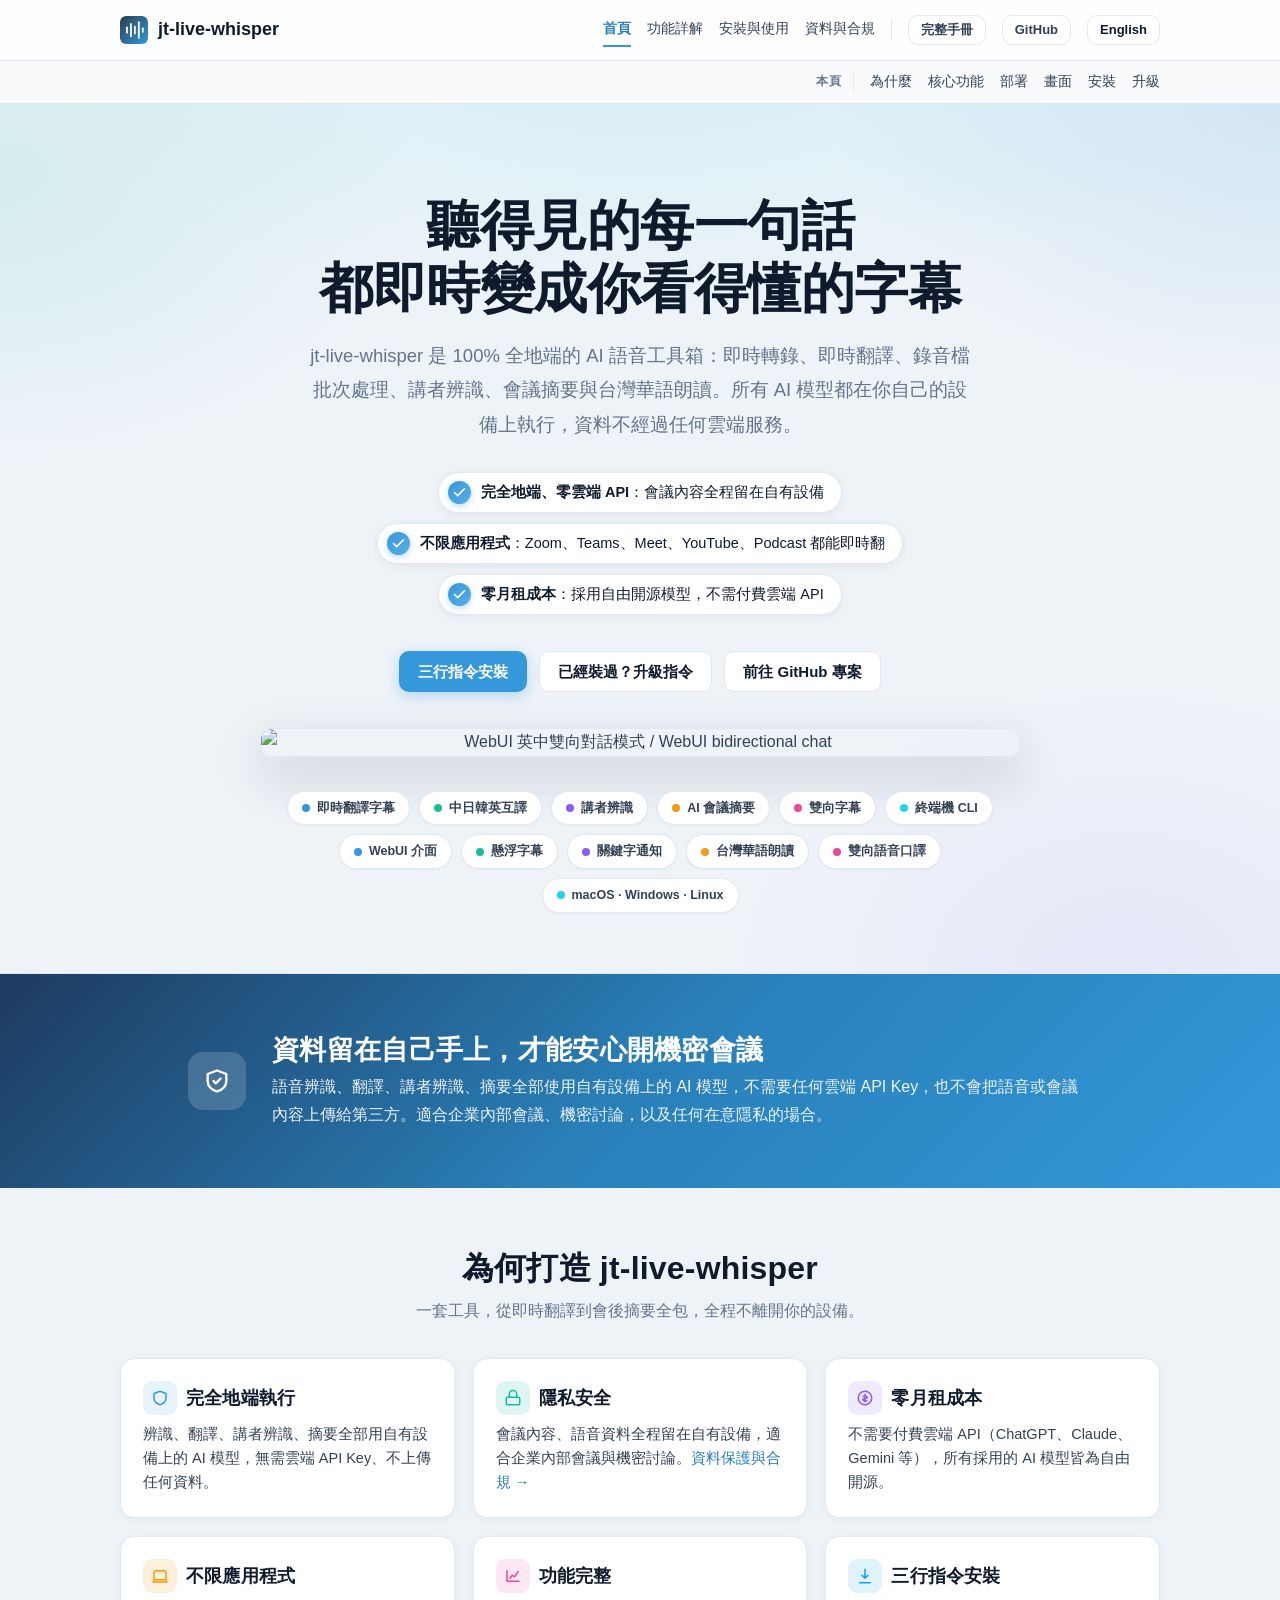
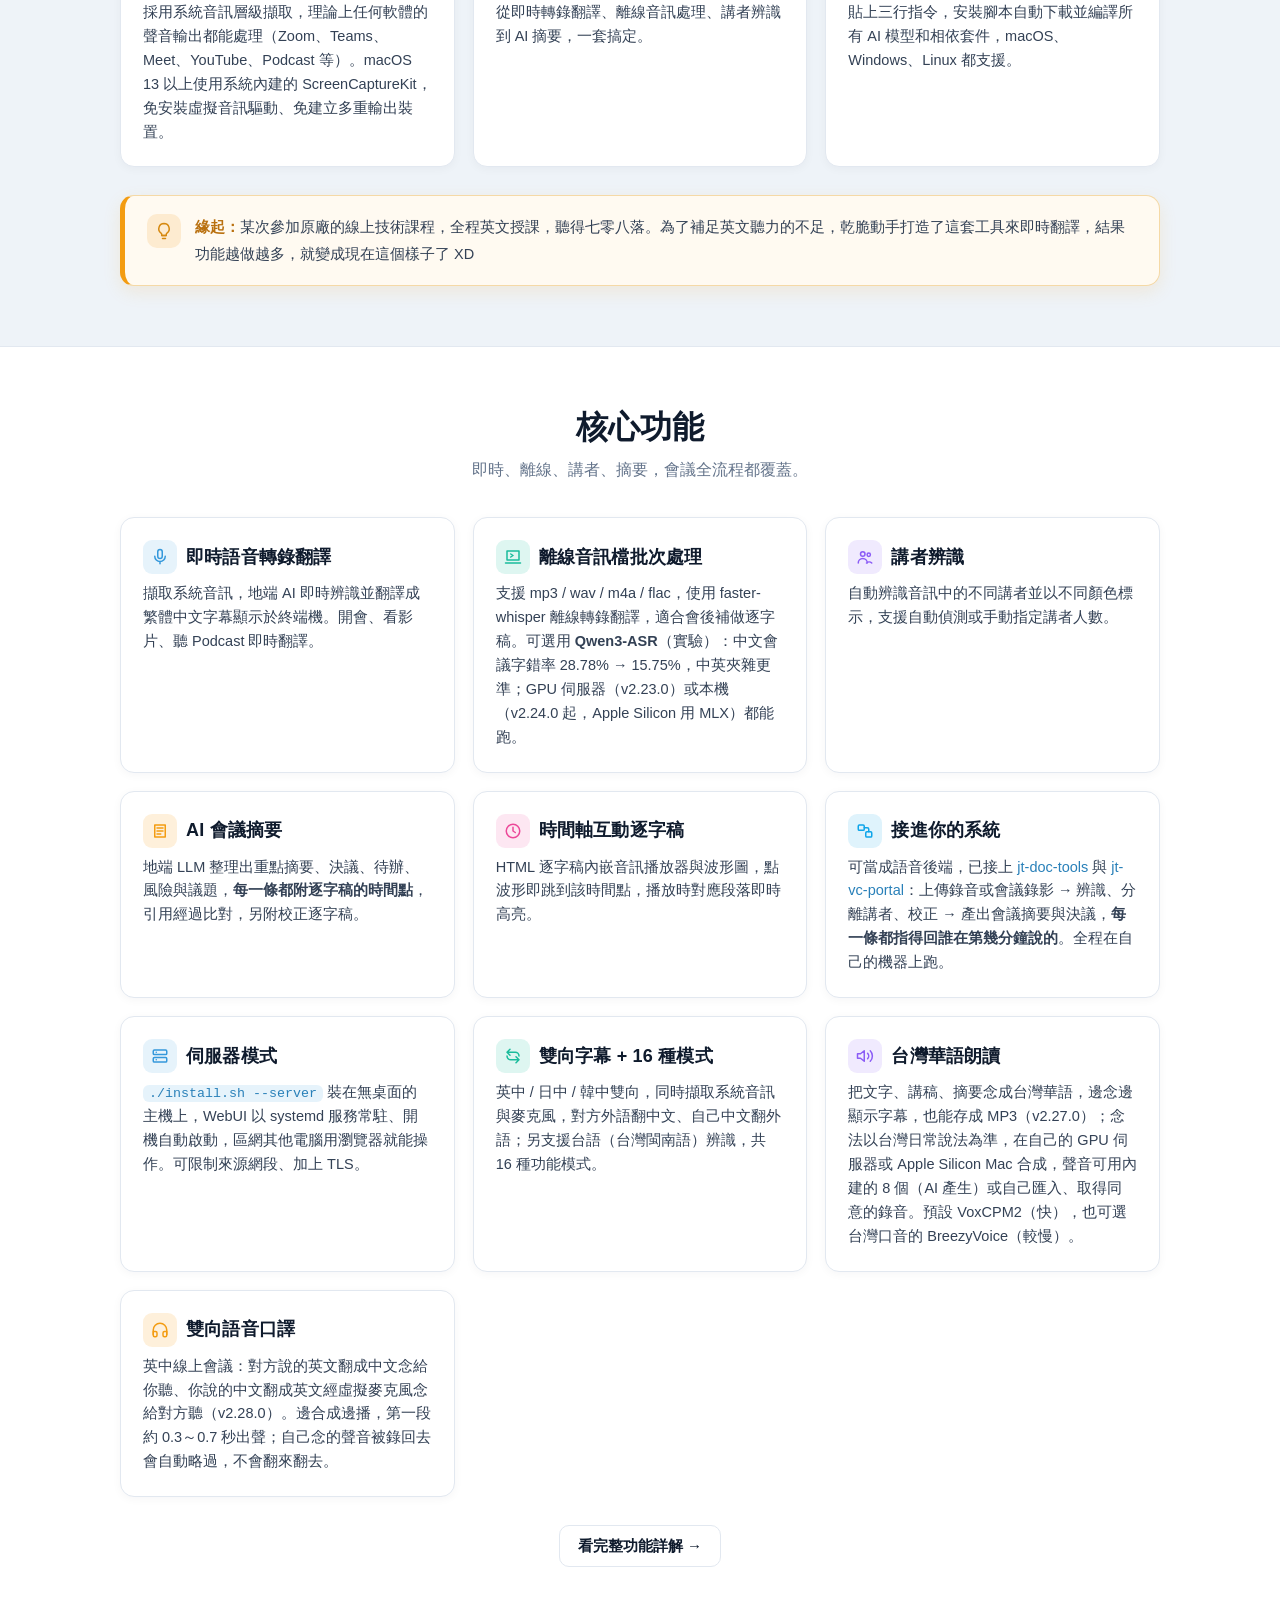
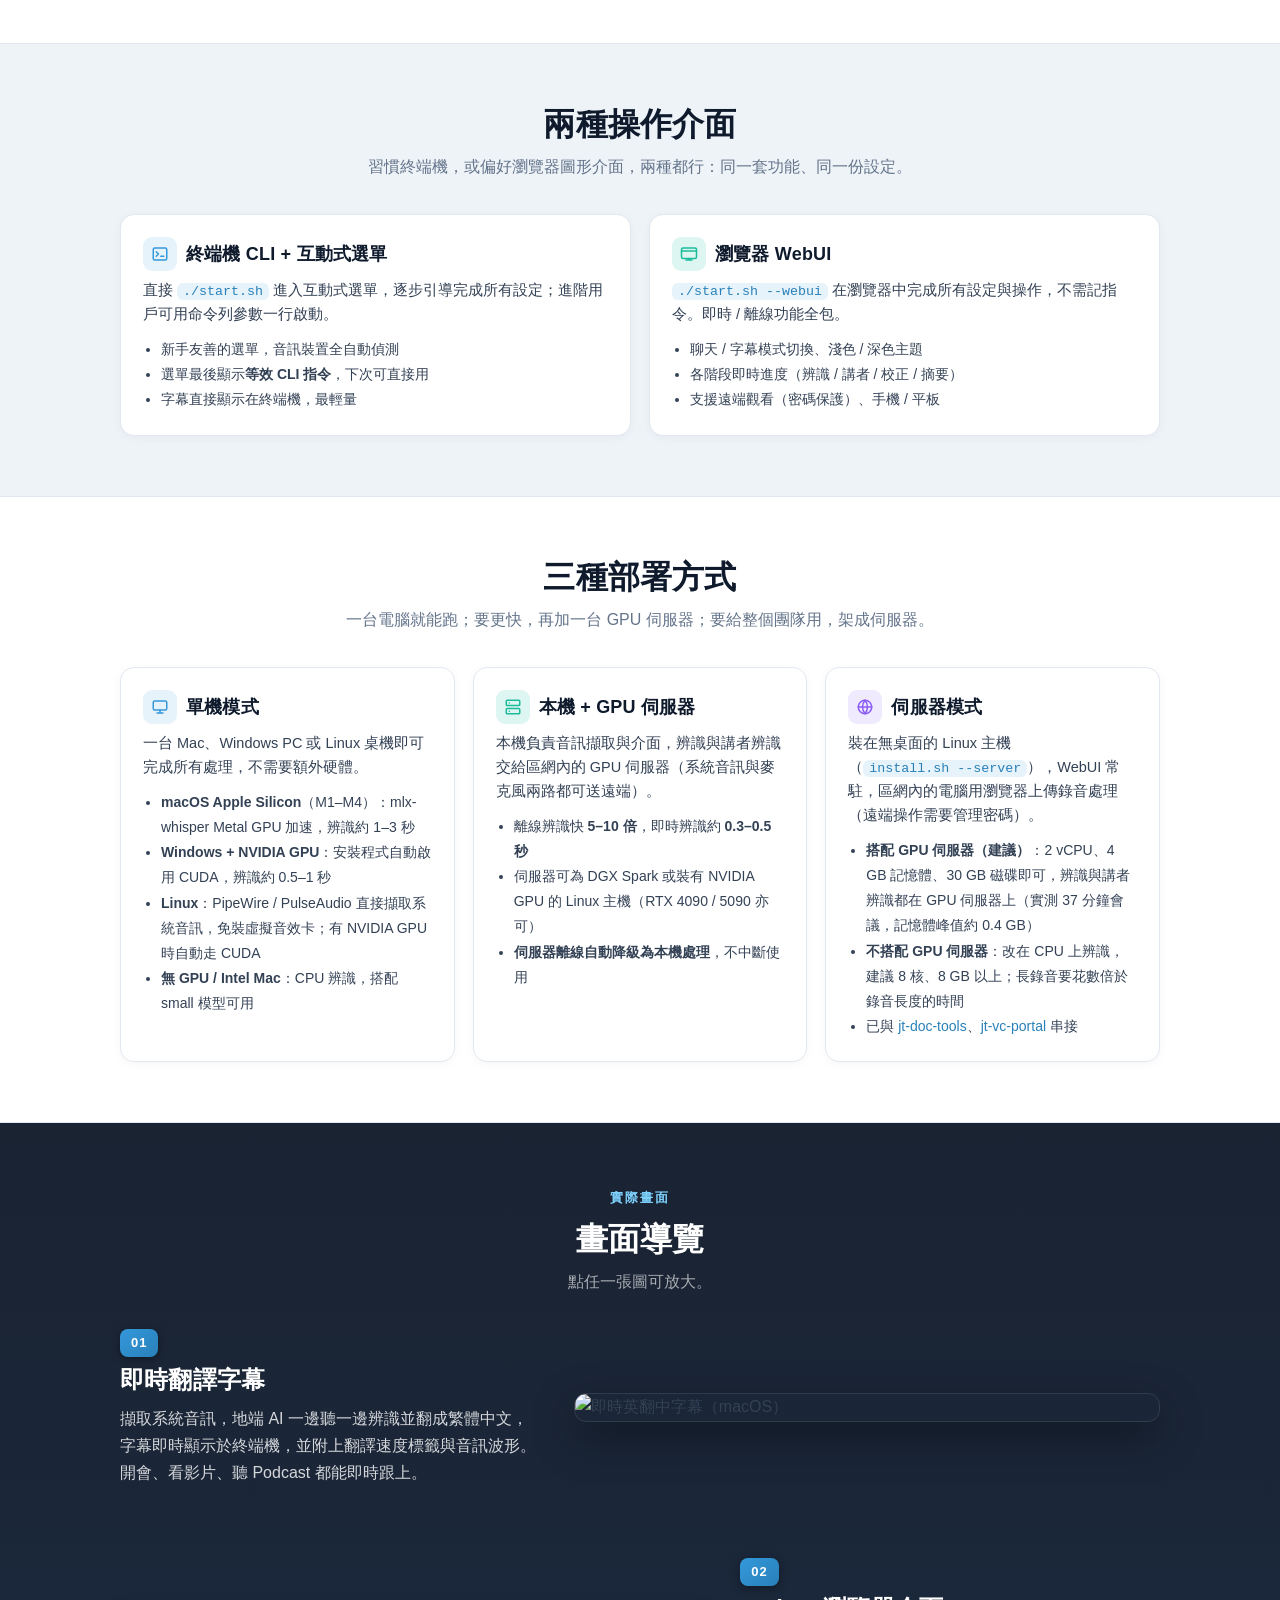
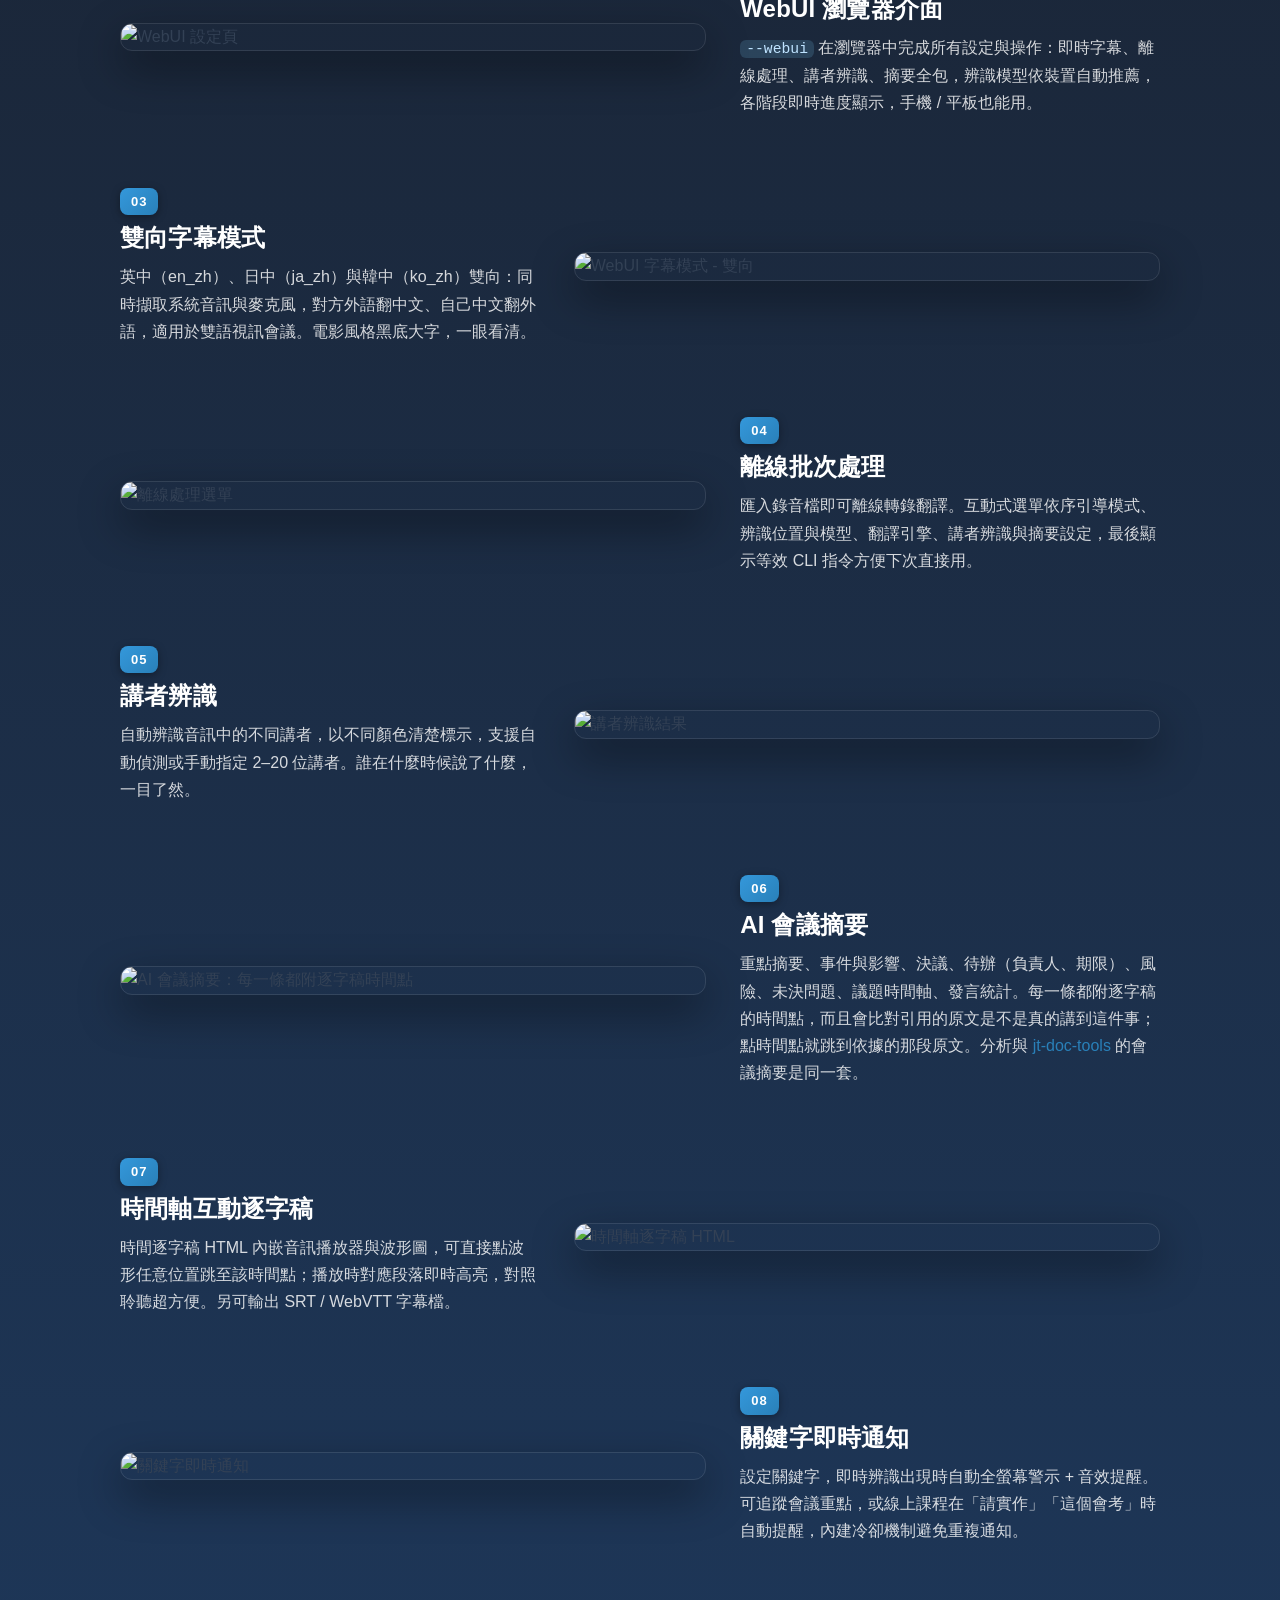
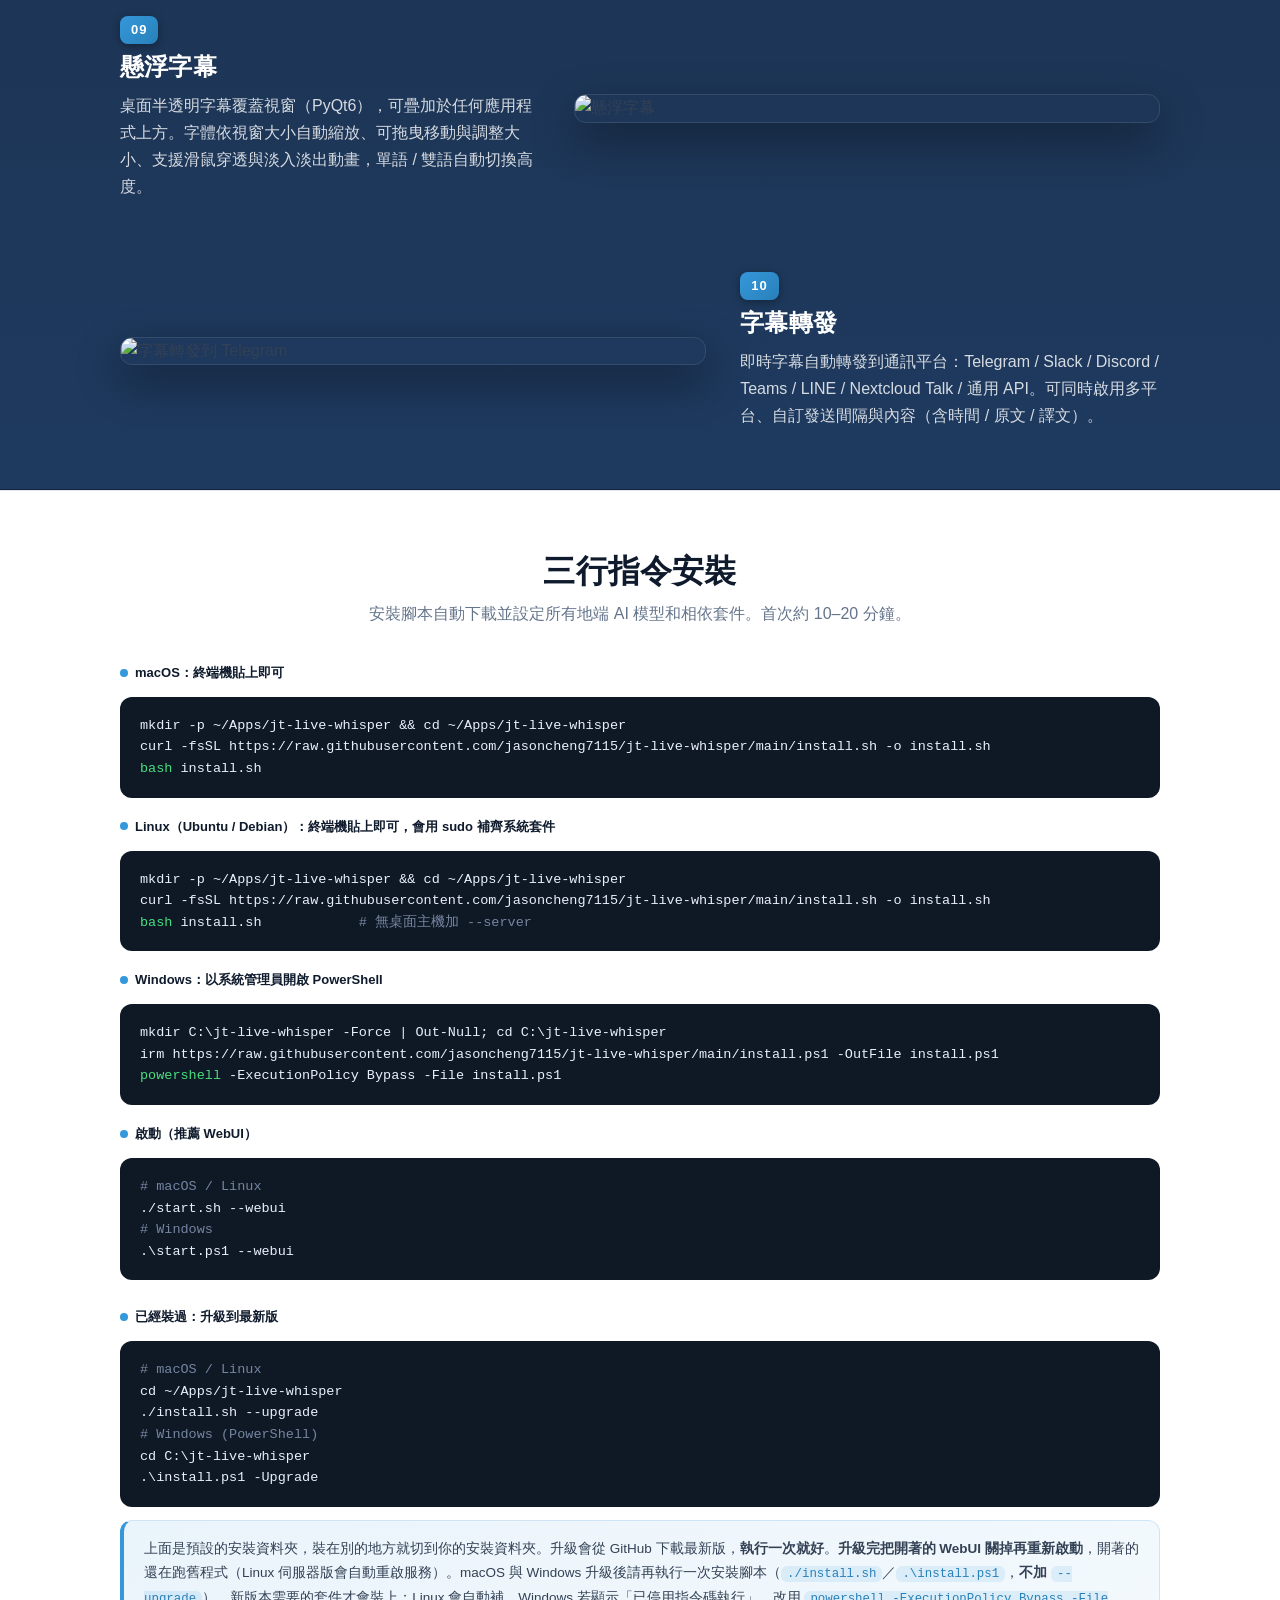
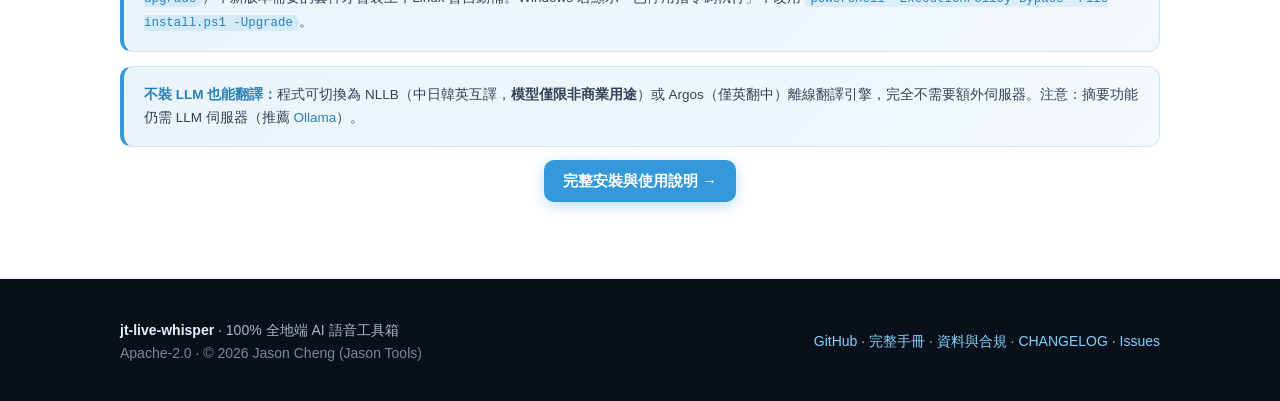
==== commit b058f2d7: "v2.31.1：反向代理沒設 trusted_proxies 時不再當成本機；標示 NLLB 非商業授權；合規頁依外部審查改寫 - 安全：本機連線帶著 X-Forwarded-For／X-Real-I" ====
--- a/docs/index.html
+++ b/docs/index.html
@@ -339,8 +339,8 @@
     <p class="note"><span class="zh">上面是預設的安裝資料夾，裝在別的地方就切到你的安裝資料夾。升級會從 GitHub 下載最新版，<b>執行一次就好</b>。<b>升級完把開著的 WebUI 關掉再重新啟動</b>，開著的還在跑舊程式（Linux 伺服器版會自動重啟服務）。macOS 與 Windows 升級後請再執行一次安裝腳本（<code>./install.sh</code>／<code>.\install.ps1</code>，<b>不加</b> <code>--upgrade</code>），新版本需要的套件才會裝上；Linux 會自動補。Windows 若顯示「已停用指令碼執行」，改用 <code>powershell -ExecutionPolicy Bypass -File install.ps1 -Upgrade</code>。</span><span class="en">These are the default install folders; if you installed elsewhere, cd into your install folder. The upgrade pulls the latest version from GitHub; <b>one run is enough</b>. <b>Close any running Web UI and start it again afterwards</b>, it is still running the old code (the Linux server edition restarts its service automatically). On macOS and Windows, run the installer once more (<code>./install.sh</code> / <code>.\install.ps1</code>, <b>without</b> <code>--upgrade</code>) so packages the new version needs get installed; Linux does this automatically. If Windows says running scripts is disabled, use <code>powershell -ExecutionPolicy Bypass -File install.ps1 -Upgrade</code>.</span></p>
 
     <p class="note">
-      <span class="zh"><strong>不裝 LLM 也能翻譯：</strong>程式可切換為 NLLB（中日韓英互譯）或 Argos（僅英翻中）離線翻譯引擎，完全不需要額外伺服器。注意：摘要功能仍需 LLM 伺服器（推薦 <a href="https://ollama.com/" target="_blank" rel="noopener">Ollama</a>）。</span>
-      <span class="en"><strong>No LLM needed to translate:</strong> switch to the NLLB (ZH/JA/KO/EN) or Argos (EN→ZH) offline engines; no server required. Summaries still need an LLM server (<a href="https://ollama.com/" target="_blank" rel="noopener">Ollama</a> recommended).</span>
+      <span class="zh"><strong>不裝 LLM 也能翻譯：</strong>程式可切換為 NLLB（中日韓英互譯，<b>模型僅限非商業用途</b>）或 Argos（僅英翻中）離線翻譯引擎，完全不需要額外伺服器。注意：摘要功能仍需 LLM 伺服器（推薦 <a href="https://ollama.com/" target="_blank" rel="noopener">Ollama</a>）。</span>
+      <span class="en"><strong>No LLM needed to translate:</strong> switch to the NLLB (ZH/JA/KO/EN; <b>the model is non-commercial only</b>) or Argos (EN→ZH) offline engines; no server required. Summaries still need an LLM server (<a href="https://ollama.com/" target="_blank" rel="noopener">Ollama</a> recommended).</span>
     </p>
     <p style="text-align:center;margin-top:8px"><a class="btn btn-primary" href="usage.html"><span class="zh">完整安裝與使用說明 →</span><span class="en">Full install &amp; usage docs →</span></a></p>
   </div>
--- a/docs/style.css
+++ b/docs/style.css
@@ -0,0 +1,337 @@
+/* jt-live-whisper — GitHub Pages 共用樣式（藍色主題，對齊產品 WebUI #3498db） */
+:root{
+  --blue:#3498db; --blue-h:#5dade2; --blue-d:#2980b9;
+  --navy:#2c3e50; --navy-d:#1e3a5f;
+  --teal:#1abc9c; --violet:#8b5cf6; --amber:#f39c12; --pink:#ec4899; --cyan:#22d3ee;
+  --ink:#0f1b2d; --body:#334155; --muted:#64748b;
+  --bg:#eef3f8; --card:#ffffff; --line:#e2e8f0;
+  --radius:14px;
+  --font:-apple-system,BlinkMacSystemFont,"Segoe UI","PingFang TC","Microsoft JhengHei","Noto Sans TC",Roboto,Helvetica,Arial,sans-serif;
+  --mono:ui-monospace,SFMono-Regular,Menlo,Consolas,"Source Code Pro",monospace;
+}
+*{box-sizing:border-box}
+html{scroll-behavior:smooth}
+body{margin:0;font-family:var(--font);color:var(--body);background:var(--bg);line-height:1.65;-webkit-font-smoothing:antialiased}
+a{color:var(--blue-d);text-decoration:none}
+a:hover{text-decoration:underline}
+h1,h2,h3{color:var(--ink);line-height:1.25;letter-spacing:.2px}
+img{max-width:100%}
+.nb{white-space:nowrap}
+.en{display:none}
+body.lang-en .zh{display:none}
+body.lang-en .en{display:initial}
+.wrap{max-width:1080px;margin:0 auto;padding:0 20px}
+
+/* nav */
+nav{position:sticky;top:0;z-index:50;background:rgba(255,255,255,.92);backdrop-filter:saturate(1.4) blur(8px);border-bottom:1px solid var(--line)}
+.nav-in{display:flex;align-items:center;gap:18px;height:60px}
+.brand{display:flex;align-items:center;gap:10px;font-weight:800;color:var(--ink);font-size:18px}
+.brand svg{flex:0 0 auto}
+.nav-links{display:flex;gap:16px;margin-left:auto;flex-wrap:wrap;align-items:center}
+.nav-links a{color:var(--body);font-size:14px;font-weight:500}
+/* 目前所在頁：文字連結變藍＋底線，按鈕變藍框（四頁共用同一條導覽列，靠這個分辨在哪一頁） */
+.nav-links a.nav-page{padding:4px 0;border-bottom:2px solid transparent}
+.nav-links a.nav-page:hover{text-decoration:none;color:var(--blue-d);border-bottom-color:var(--line)}
+.nav-links a.nav-page[aria-current="page"]{color:var(--blue-d);font-weight:700;border-bottom-color:var(--blue)}
+.nav-links .btn[aria-current="page"]{border-color:var(--blue);color:var(--blue-d);background:#f0f7fd}
+.nav-sep{width:1px;height:20px;background:var(--line)}
+/* 連結型按鈕（完整手冊、GitHub）要跟 <button>（English）長得一樣：
+   .nav-links a 的字型規則比 .btn-sm 優先，不寫這行它們會變成 14px 一般粗細 */
+.nav-links .btn{font-size:13px;font-weight:600}
+/* 「本頁」列：本頁段落的錨點，放在頂部導覽列下方（不跟著捲動） */
+.page-nav{background:#f8fafc;border-bottom:1px solid var(--line);font-size:13.5px}
+.page-nav-in{display:flex;align-items:center;gap:16px;min-height:42px;overflow-x:auto;white-space:nowrap;scrollbar-width:thin}
+.page-nav a{color:var(--body);font-weight:500}
+/* 桌面靠右，跟上面那排對齊；手機維持靠左（那列要左右滑，靠右會讓最左邊的項目滑不到） */
+@media(min-width:821px){.page-nav:not(.lang-note) .page-nav-in{justify-content:flex-end}}
+.page-nav-label{color:var(--muted);font-size:12px;font-weight:700;letter-spacing:.5px;padding-right:12px;border-right:1px solid var(--line)}
+.lang-note{color:var(--muted)}
+.lang-note .page-nav-in{display:block;padding-top:11px;padding-bottom:11px;white-space:normal}
+.lang-note a{color:var(--blue-d);font-weight:600}
+body.lang-en .lang-note.en{display:block}
+/* 錨點跳轉時別被黏在上方的導覽列蓋住 */
+[id]{scroll-margin-top:76px}
+.btn{display:inline-flex;align-items:center;justify-content:center;gap:8px;padding:10px 18px;border-radius:10px;font-weight:600;font-size:15px;line-height:1.3;font-family:inherit;border:1px solid transparent;cursor:pointer;transition:.15s;box-sizing:border-box;vertical-align:middle}
+.btn-primary{background:var(--blue);color:#fff;box-shadow:0 4px 14px rgba(52,152,219,.32)}
+.btn-primary:hover{background:var(--blue-h);text-decoration:none}
+.btn-ghost{background:#fff;border-color:var(--line);color:var(--ink)}
+.btn-ghost:hover{border-color:var(--blue);text-decoration:none}
+.btn-sm{padding:6px 12px;font-size:13px}
+
+/* hero */
+.hero{background:
+    radial-gradient(1100px 560px at 50% -14%,rgba(34,211,238,.14),transparent 60%),
+    radial-gradient(820px 520px at 100% 0%,rgba(52,152,219,.15),transparent 55%),
+    radial-gradient(760px 520px at 0% 8%,rgba(26,188,156,.12),transparent 55%),
+    radial-gradient(720px 520px at 88% 100%,rgba(139,92,246,.08),transparent 55%);
+  padding:90px 0 60px;border-bottom:1px solid var(--line);text-align:center}
+.hero h1{font-size:clamp(32px,5.4vw,54px);margin:0 auto 20px;max-width:15em;line-height:1.16;letter-spacing:-0.5px}
+.hero .lead{font-size:clamp(15.5px,1.9vw,18.5px);color:var(--muted);max-width:660px;margin:0 auto;line-height:1.85}
+.hero-points{list-style:none;padding:0;margin:30px auto 0;max-width:900px;display:flex;flex-wrap:wrap;justify-content:center;gap:10px}
+.hero-points li{display:inline-flex;align-items:center;gap:10px;background:#fff;border:1px solid var(--line);border-radius:999px;padding:8px 17px 8px 9px;font-size:14.5px;color:var(--ink);line-height:1.4;box-shadow:0 2px 10px rgba(15,23,42,.06)}
+.hero-points li svg{flex:0 0 auto;width:23px;height:23px;padding:4px;box-sizing:border-box;color:#fff;background:linear-gradient(135deg,var(--blue),var(--blue-h));border-radius:50%;box-shadow:0 2px 6px rgba(52,152,219,.35)}
+.hero-points b{color:var(--ink);font-weight:700}
+.hero .cta{display:flex;gap:12px;margin-top:36px;flex-wrap:wrap;justify-content:center}
+.pills{display:flex;gap:9px;flex-wrap:wrap;margin-top:34px;justify-content:center;max-width:780px;margin-left:auto;margin-right:auto}
+.pill{display:inline-flex;align-items:center;gap:7px;background:#fff;border:1px solid var(--line);border-radius:999px;padding:6px 14px;font-size:12.5px;color:var(--body);font-weight:600;box-shadow:0 1px 2px rgba(15,23,42,.04);transition:.15s}
+.pill:hover{border-color:var(--blue);box-shadow:0 3px 10px rgba(52,152,219,.14);transform:translateY(-1px)}
+.pill::before{content:"";width:8px;height:8px;border-radius:50%;background:var(--blue);flex:none}
+.pill:nth-child(6n+1)::before{background:#3498db}
+.pill:nth-child(6n+2)::before{background:#1abc9c}
+.pill:nth-child(6n+3)::before{background:#8b5cf6}
+.pill:nth-child(6n+4)::before{background:#f39c12}
+.pill:nth-child(6n+5)::before{background:#ec4899}
+.pill:nth-child(6n+6)::before{background:#22d3ee}
+.hero-shot{margin:36px auto 0;max-width:760px}
+
+/* sections */
+section{padding:60px 0}
+section.alt{background:#fff;border-top:1px solid var(--line);border-bottom:1px solid var(--line)}
+.sec-head{max-width:760px;margin:0 auto 34px;text-align:center}
+.sec-head h2{font-size:clamp(24px,3.5vw,32px);margin:0 0 10px}
+.sec-head p{margin:0;color:var(--muted)}
+.eyebrow{display:inline-block;font-size:13px;font-weight:700;letter-spacing:2px;color:var(--blue-d);text-transform:uppercase;margin-bottom:10px}
+
+/* grid + cards */
+.grid{display:grid;gap:18px}
+/* 格線項目預設不會縮得比內容窄：寬表格會把手機版整欄撐到 582px、整頁可以左右滑（2026-09-26）；讓表格在自己的 .tbl-wrap 裡捲動 */
+.grid > *{min-width:0}
+.g3{grid-template-columns:repeat(3,1fr)}
+.g2{grid-template-columns:repeat(2,1fr)}
+@media(max-width:820px){.g3,.g2{grid-template-columns:1fr}}
+/* 手機：以前把文字連結全部藏起來，只剩按鈕，根本沒辦法換頁。
+   改成品牌一行、連結一行，放不下就左右滑，所有連結都在 */
+@media(max-width:820px){
+  .nav-in{flex-wrap:wrap;height:auto;padding-top:10px;padding-bottom:6px;row-gap:6px}
+  .nav-links{order:3;width:100%;margin-left:0;flex-wrap:nowrap;overflow-x:auto;gap:14px;padding-bottom:4px;scrollbar-width:none;
+    /* 右緣淡出，讓人看得出還能往右滑 */
+    -webkit-mask-image:linear-gradient(to right,#000 85%,transparent);mask-image:linear-gradient(to right,#000 85%,transparent)}
+  .nav-links::-webkit-scrollbar{display:none}
+  .nav-links > *{flex:0 0 auto}
+  [id]{scroll-margin-top:110px}
+}
+.card{background:var(--card);border:1px solid var(--line);border-radius:var(--radius);padding:22px;box-shadow:0 2px 10px rgba(15,23,42,.04);transition:.18s}
+.card:hover{box-shadow:0 8px 24px rgba(15,23,42,.09);transform:translateY(-2px)}
+.card h3{font-size:18px;margin:0 0 8px;display:flex;align-items:center;gap:9px}
+.card p{margin:0;font-size:14.5px;color:var(--body)}
+.ck{margin:0;padding:0 0 0 1.15em;font-size:14.5px;color:var(--body);line-height:1.7}
+.ck li{margin:5px 0}
+.ck li::marker{color:var(--blue)}
+.ic{width:34px;height:34px;border-radius:9px;display:inline-grid;place-items:center;flex:0 0 auto;color:var(--blue);background:rgba(52,152,219,.12)}
+.badge{width:34px;height:34px;border-radius:9px;display:inline-grid;place-items:center;font-weight:800;color:#fff;background:linear-gradient(135deg,var(--blue),var(--teal));flex:0 0 auto}
+.grid .card:nth-child(6n+2) .ic{color:#1abc9c;background:rgba(26,188,156,.14)}
+.grid .card:nth-child(6n+3) .ic{color:#8b5cf6;background:rgba(139,92,246,.13)}
+.grid .card:nth-child(6n+4) .ic{color:#f39c12;background:rgba(243,156,18,.15)}
+.grid .card:nth-child(6n+5) .ic{color:#ec4899;background:rgba(236,72,153,.13)}
+.grid .card:nth-child(6n+6) .ic{color:#0ea5e9;background:rgba(14,165,233,.13)}
+.grid .card:nth-child(6n+2) .badge{background:linear-gradient(135deg,#1abc9c,#2dd4bf)}
+.grid .card:nth-child(6n+3) .badge{background:linear-gradient(135deg,#8b5cf6,#a78bfa)}
+.grid .card:nth-child(6n+4) .badge{background:linear-gradient(135deg,#f39c12,#fbbf24)}
+.grid .card:nth-child(6n+5) .badge{background:linear-gradient(135deg,#ec4899,#f472b6)}
+.grid .card:nth-child(6n+6) .badge{background:linear-gradient(135deg,#0ea5e9,#38bdf8)}
+
+/* callout band */
+.callout-sec{background:linear-gradient(135deg,var(--navy-d),var(--blue-d),var(--blue))}
+.callout{display:flex;align-items:center;justify-content:center;gap:26px}
+.callout .ci{flex:0 0 auto;width:58px;height:58px;border-radius:15px;background:rgba(255,255,255,.16);display:grid;place-items:center;color:#fff}
+.callout h3{color:#fff;margin:0 0 6px;font-size:clamp(20px,3vw,27px);letter-spacing:.3px}
+.callout p{margin:0;color:rgba(255,255,255,.92);font-size:16px;line-height:1.7;max-width:820px}
+@media(max-width:820px){.callout{flex-direction:column;text-align:center}}
+
+/* screen tour (dark band) */
+#screens{background:linear-gradient(180deg,#1a2332,#1e3a5f);border-top:1px solid #14233b;border-bottom:1px solid #14233b}
+#screens .eyebrow{color:#7fd3ff}
+#screens .sec-head h2{color:#fff}
+#screens .sec-head p{color:rgba(255,255,255,0.62)}
+.screen-row{display:flex;align-items:center;gap:34px;margin:0 0 72px}
+.screen-row:last-child{margin-bottom:0}
+.screen-row:nth-child(even){flex-direction:row-reverse}
+.screen-row > .shot{flex:1 1 56%;min-width:0}
+.screen-txt{flex:1 1 40%;min-width:0}
+.screen-txt .num{display:inline-block;font-size:13px;font-weight:800;color:#fff;background:linear-gradient(135deg,#3498db,#2980b9);border-radius:8px;padding:3px 11px;margin-bottom:8px;letter-spacing:1px;box-shadow:0 2px 8px rgba(0,0,0,.35)}
+.screen-txt h3{margin:0 0 10px;font-size:24px;color:#fff}
+.screen-txt p{margin:0;color:rgba(255,255,255,0.82);line-height:1.7}
+.screen-txt code{color:#bfe3ff;background:rgba(127,211,255,.16)}
+.shot{display:block;width:100%;height:auto;border-radius:12px;border:1px solid rgba(255,255,255,0.10);box-shadow:0 16px 44px rgba(0,0,0,0.42);cursor:zoom-in}
+.shot-hero{margin:0 auto;border:1px solid var(--line);box-shadow:0 18px 50px rgba(15,23,42,0.18)}
+@media(max-width:820px){.screen-row,.screen-row:nth-child(even){flex-direction:column}.screen-row > .shot{flex-basis:auto;width:100%}}
+
+/* lightbox */
+#lightbox{position:fixed;inset:0;z-index:2000;display:none;align-items:center;justify-content:center;padding:24px;background:rgba(8,12,20,0.88);cursor:zoom-out;backdrop-filter:blur(2px)}
+#lightbox.on{display:flex}
+#lightbox img{max-width:96vw;max-height:92vh;border-radius:10px;box-shadow:0 24px 70px rgba(0,0,0,0.6)}
+
+/* chips / pills lists */
+.chips{display:flex;flex-wrap:wrap;gap:10px}
+.chip{display:inline-flex;align-items:center;gap:8px;background:#fff;border:1px solid var(--line);border-radius:10px;padding:9px 14px;font-weight:600;color:var(--ink);font-size:14px}
+.chip i{width:9px;height:9px;border-radius:50%;background:var(--blue);display:inline-block;flex:none}
+.chips .chip:nth-child(5n+1) i{background:#3498db}
+.chips .chip:nth-child(5n+2) i{background:#1abc9c}
+.chips .chip:nth-child(5n+3) i{background:#8b5cf6}
+.chips .chip:nth-child(5n+4) i{background:#f39c12}
+.chips .chip:nth-child(5n+5) i{background:#ec4899}
+
+/* code blocks */
+pre{position:relative;background:#0f1825;color:#e8f0fb;border-radius:12px;padding:18px 20px;overflow:auto;font-family:var(--mono);font-size:13.5px;line-height:1.6}
+pre .c{color:#7585a0}
+pre .g{color:#4ade80}
+code{font-family:var(--mono);background:rgba(52,152,219,.12);color:var(--blue-d);padding:1px 6px;border-radius:6px;font-size:.92em}
+.copy-btn{position:absolute;top:9px;right:9px;background:rgba(255,255,255,.10);color:#cbd5e1;border:1px solid rgba(255,255,255,.2);border-radius:8px;padding:4px 11px;font-size:12px;font-family:var(--font);cursor:pointer;transition:.15s}
+.copy-btn:hover{background:rgba(255,255,255,.2);color:#fff}
+.copy-btn.ok{color:#4ade80;border-color:#4ade80;background:rgba(74,222,128,.12)}
+.cmd-label{font-size:13px;font-weight:700;color:var(--ink);margin:18px 0 6px;display:flex;align-items:center;gap:7px}
+.cmd-label::before{content:"";width:8px;height:8px;border-radius:50%;background:var(--blue)}
+
+/* notes */
+.note{font-size:13.5px;color:var(--body);background:linear-gradient(135deg,#eaf4fb,#f3f9fd);border:1px solid #cfe5f5;border-left:4px solid var(--blue);border-radius:12px;padding:16px 20px;line-height:1.75}
+.note strong{color:var(--blue-d)}
+/* 首頁「緣起」：底色與頁面背景同色系時看不出來，改用暖色卡片（不動共用的 .note） */
+.origin{margin-top:28px;display:flex;gap:14px;align-items:flex-start;background:#fffaf1;border:1px solid #f5d9a6;border-left:5px solid var(--amber);border-radius:14px;padding:18px 22px;box-shadow:0 6px 18px rgba(243,156,18,.12)}
+.origin p{margin:0;font-size:14.5px;line-height:1.8;color:var(--body)}
+.origin strong{color:#b9700f}
+.origin-ic{flex:none;display:inline-flex;align-items:center;justify-content:center;width:34px;height:34px;border-radius:10px;background:#fdebd0;color:#d68910}
+.disclaimer{font-size:13px;color:var(--muted);background:#fff;border:1px dashed var(--line);border-radius:12px;padding:16px 20px;line-height:1.75}
+
+/* tables (features page) */
+.tbl-wrap{overflow-x:auto;border:1px solid var(--line);border-radius:12px;background:#fff}
+table{border-collapse:collapse;width:100%;font-size:14px;min-width:560px}
+th,td{text-align:left;padding:12px 16px;border-bottom:1px solid var(--line);vertical-align:top}
+th{background:#f6f9fc;color:var(--ink);font-weight:700;white-space:nowrap}
+/* 第一欄是分類標籤，不讓它在括號中間斷行（如「語音辨識 (台/語)」） */
+table td:first-child{white-space:nowrap}
+tr:last-child td{border-bottom:none}
+td strong{color:var(--ink)}
+
+/* mode list (features page) */
+.modes{display:grid;grid-template-columns:repeat(2,1fr);gap:12px}
+@media(max-width:680px){.modes{grid-template-columns:1fr}}
+.mode{display:flex;align-items:center;gap:12px;background:#fff;border:1px solid var(--line);border-radius:12px;padding:13px 16px}
+.mode .tag{font-family:var(--mono);font-size:12px;font-weight:700;color:#fff;background:var(--blue);border-radius:7px;padding:3px 9px;flex:0 0 auto}
+.modes .mode:nth-child(5n+2) .tag{background:#1abc9c}
+.modes .mode:nth-child(5n+3) .tag{background:#8b5cf6}
+.modes .mode:nth-child(5n+4) .tag{background:#f39c12}
+.modes .mode:nth-child(5n+5) .tag{background:#ec4899}
+.mode b{color:var(--ink);font-weight:700}
+.mode span{color:var(--muted);font-size:13px}
+
+/* feature blocks with screenshot (features page) */
+.feat-block{margin:0 0 26px}
+.feat-block h3{font-size:20px;margin:0 0 8px}
+.feat-block p{margin:0 0 14px;color:var(--body)}
+/* 表格後面直接接文字時不要貼著表格（.feat-block p 的上邊距是 0）；有自己寫 margin 的照舊 */
+div.tbl-wrap + p,div.tbl-wrap + ul,div.tbl-wrap + ol{margin-top:16px}
+/* 功能段落以大圖結尾時，圖的陰影很重，下一段標題要多留一點 */
+.feat-block:has(+ .feat-block) > .shot-hero:last-child{margin-bottom:48px}
+
+/* ===== SOP / 文件頁：側欄目錄 + Markdown 內文 ===== */
+.doc-layout{display:flex;gap:38px;align-items:flex-start;padding:34px 0 60px}
+.doc-toc{position:sticky;top:76px;flex:0 0 244px;max-height:calc(100vh - 96px);overflow:auto;
+  background:#fff;border:1px solid var(--line);border-radius:14px;padding:16px 14px;box-shadow:0 2px 10px rgba(15,23,42,.04)}
+.doc-toc .toc-title{font-size:12px;font-weight:800;letter-spacing:1.5px;text-transform:uppercase;color:var(--muted);margin:2px 0 10px 8px}
+.doc-toc a{display:block;font-size:13.5px;color:var(--body);padding:5px 9px;border-radius:8px;line-height:1.4}
+.doc-toc a:hover{background:rgba(52,152,219,.10);color:var(--blue-d);text-decoration:none}
+.doc-toc a.lv3{padding-left:20px;font-size:12.5px;color:var(--muted)}
+.doc-body{flex:1 1 auto;min-width:0}
+@media(max-width:900px){.doc-layout{flex-direction:column;align-items:stretch}.doc-toc{position:static;width:100%;flex-basis:auto;max-height:none}}
+
+.md{font-size:15px;color:var(--body);line-height:1.75}
+.md h1{font-size:clamp(26px,4vw,34px);margin:0 0 6px;scroll-margin-top:76px}
+.md h2{font-size:24px;margin:42px 0 14px;padding-bottom:8px;border-bottom:2px solid var(--line);scroll-margin-top:76px}
+.md h2::before{content:"";display:inline-block;width:6px;height:20px;background:linear-gradient(180deg,var(--blue),var(--teal));border-radius:3px;margin-right:10px;vertical-align:-3px}
+.md h3{font-size:18.5px;margin:28px 0 10px;color:var(--ink);scroll-margin-top:76px}
+.md h4{font-size:16px;margin:20px 0 8px;color:var(--ink)}
+.md p{margin:0 0 14px}
+.md a{color:var(--blue-d);font-weight:500}
+.md ul,.md ol{margin:0 0 14px;padding-left:24px}
+.md li{margin:4px 0}
+.md li>ul,.md li>ol{margin:6px 0}
+.md hr{border:none;border-top:1px solid var(--line);margin:34px 0}
+.md blockquote{margin:0 0 14px;padding:12px 18px;background:linear-gradient(135deg,#eaf4fb,#f3f9fd);border-left:4px solid var(--blue);border-radius:0 12px 12px 0;color:var(--body)}
+.md blockquote p{margin:0}
+.md img{border-radius:10px;border:1px solid var(--line);box-shadow:0 4px 14px rgba(15,23,42,.08);margin:6px 0}
+.md table{border-collapse:collapse;width:100%;font-size:13.5px;margin:0 0 18px;display:block;overflow-x:auto;min-width:0;max-width:100%}  /* min-width:0 蓋掉全站 table 的 560px，否則手機版整篇被撐寬 */
+.md thead{background:#f6f9fc}
+.md th,.md td{text-align:left;padding:10px 14px;border:1px solid var(--line);vertical-align:top}
+.md th{font-weight:700;color:var(--ink);white-space:nowrap}
+.md :not(pre)>code{font-family:var(--mono);background:rgba(52,152,219,.12);color:var(--blue-d);padding:1px 6px;border-radius:6px;font-size:.9em}
+.md pre{margin:0 0 16px}
+.md pre code{background:none;color:inherit;padding:0;font-size:13px}
+
+/* footer */
+footer{background:#0a1019;color:#aab8cc;padding:40px 0;font-size:14px}
+footer a{color:#7fd3ff}
+.foot-in{display:flex;justify-content:space-between;gap:20px;flex-wrap:wrap;align-items:center}
+.foot-in strong{color:#e8f0fb}
+
+/* 整合流程圖（tools/site_flow.py 產生）：桌面橫向泳道、手機直向 */
+.flow-wrap{background:#fff;border:1px solid var(--line);border-radius:var(--radius);padding:18px;margin:16px 0}
+.flow-svg{width:100%;height:auto;display:block}
+.flow-mobile{display:none;max-width:420px;margin:0 auto}
+@media(max-width:700px){.flow-desk{display:none}.flow-mobile{display:block}.flow-wrap{padding:10px}}
+.fl-lane-tk{fill:#effaf6}
+.fl-lane-jt{fill:#eef5fc}
+.fl-div{stroke:var(--line);stroke-width:1.5}
+.fl-node{fill:#fff;stroke-width:1.8}
+.fl-tk{stroke:var(--teal)}
+.fl-jt{stroke:var(--blue)}
+.fl-t{font-family:var(--font);fill:var(--ink)}
+.fl-title{font-size:15px;font-weight:700}
+.fl-sub{font-size:12px;fill:var(--muted)}
+.fl-title-m{font-size:13.5px;font-weight:700}
+.fl-sub-m{font-size:11px;fill:var(--muted)}
+.fl-lane-t{font-size:14px;font-weight:800}
+.fl-lane-s{font-size:12px;fill:var(--muted)}
+.fl-arrow{fill:none;stroke:#94a3b8;stroke-width:2}
+.fl-head{fill:#94a3b8}
+.fl-cite{stroke:var(--amber);stroke-dasharray:6 5}
+.fl-head-cite{fill:var(--amber)}
+.fl-cite-t{font-size:13px;font-weight:700;fill:#b9770e}
+/* 資料與合規頁的資料流向圖（tools/site_compliance.py 產生） */
+.cp-lan{fill:#eef5fc;stroke:var(--blue);stroke-width:1.5}
+.cp-node{fill:#fff;stroke:var(--blue);stroke-width:1.8}
+.cp-onode{fill:#fff;stroke:#cbd5e1;stroke-width:1.5}
+.cp-no{font-size:12.5px;font-weight:700;fill:#c0392b}
+.cp-maybe{font-size:12.5px;font-weight:700;fill:#b9770e}
+.cp-in{font-size:12.5px;font-weight:700;fill:#1e8449}
+.cp-no-line{stroke:#c0392b;stroke-dasharray:6 5}
+.cp-maybe-line{stroke:var(--amber);stroke-dasharray:6 5}
+.cp-in-line{stroke:#27ae60}
+.cp-h{fill:#94a3b8}.cp-h-no{fill:#c0392b}.cp-h-maybe{fill:var(--amber)}.cp-h-in{fill:#27ae60}
+/* 首頁招牌標題輪播：四句疊在同一格，高度取最高的一句，切換時版面不跳動 */
+.rot-set{display:grid}
+.rot-item{grid-area:1/1;opacity:0;transform:translateY(10px);transition:opacity .6s ease,transform .6s ease;pointer-events:none}
+.rot-item.on{opacity:1;transform:none;pointer-events:auto}
+.rot .ln{display:block}
+@media(max-width:480px){.hero h1.rot{font-size:28px}body.lang-en .hero h1.rot{font-size:26px}}
+@media(prefers-reduced-motion:reduce){.rot-item{transition:none;transform:none}}
+
+/* 合規頁的兩欄表（資料位置、會連到外部的情況、模型授權；2026-10-11）：第一欄是長的項目名稱，要能換行；手機改成每列一張卡片（項目在上、內容在下），不用左右滑 */
+table.kv{min-width:0}
+table.kv td:first-child{white-space:normal;width:38%}
+@media(max-width:680px){
+  table.kv thead{display:none}
+  table.kv tr{display:block;padding:12px 16px;border-bottom:1px solid var(--line)}
+  table.kv tr:last-child{border-bottom:none}
+  table.kv td,table.kv td:first-child{display:block;width:auto;padding:0;border:none}
+  table.kv td+td{margin-top:4px;color:var(--muted)}
+}
+/* 合規頁的 ISO 對照表（2026-10-10）：第一欄是「編號＋名稱」，要能換行；英文正式名稱小字另起一行 */
+table.iso{min-width:760px}
+table.iso td:first-child{white-space:normal;width:26%;min-width:190px}
+table.iso td{width:37%}
+.iso-en{display:block;margin-top:3px;color:var(--muted);font-size:12.5px;line-height:1.5}
+.iso-note{margin:0 0 14px;color:var(--muted);font-size:13.5px}
+/* 手機：三欄表要左右滑很久，改成每個控制項一張卡片，欄名放在內容上方 */
+@media(max-width:680px){
+  table.iso{min-width:0}
+  table.iso thead{display:none}
+  table.iso tr{display:block;padding:14px 16px;border-bottom:1px solid var(--line)}
+  table.iso tr:last-child{border-bottom:none}
+  table.iso td,table.iso td:first-child{display:block;width:auto;min-width:0;padding:0;border:none}
+  table.iso td+td{margin-top:10px}
+  table.iso td:nth-child(2)::before,table.iso td:nth-child(3)::before{display:block;font-size:12px;font-weight:700;color:var(--muted);margin-bottom:2px}
+  table.iso td:nth-child(2)::before{content:"本工具箱提供的"}
+  table.iso td:nth-child(3)::before{content:"你的組織要做的"}
+  body.lang-en table.iso td:nth-child(2)::before{content:"What the toolbox provides"}
+  body.lang-en table.iso td:nth-child(3)::before{content:"What your organization does"}
+}
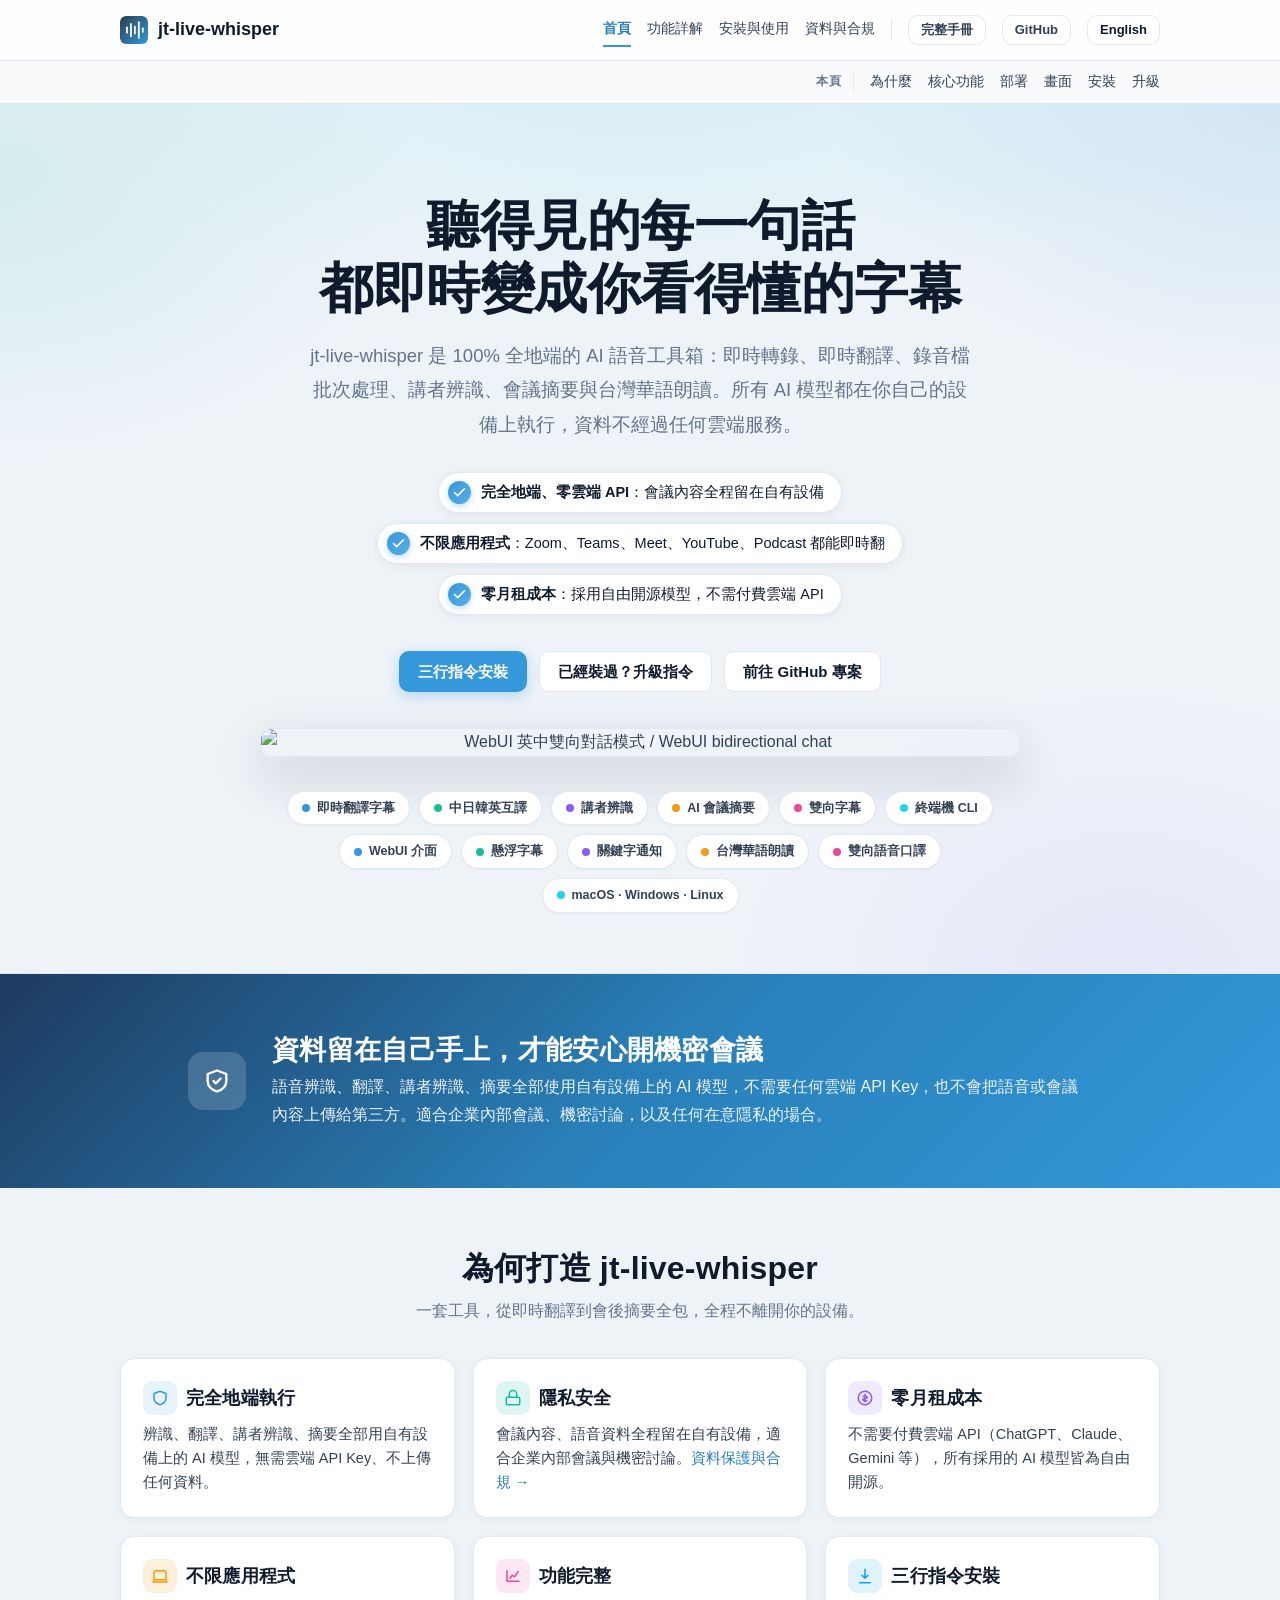
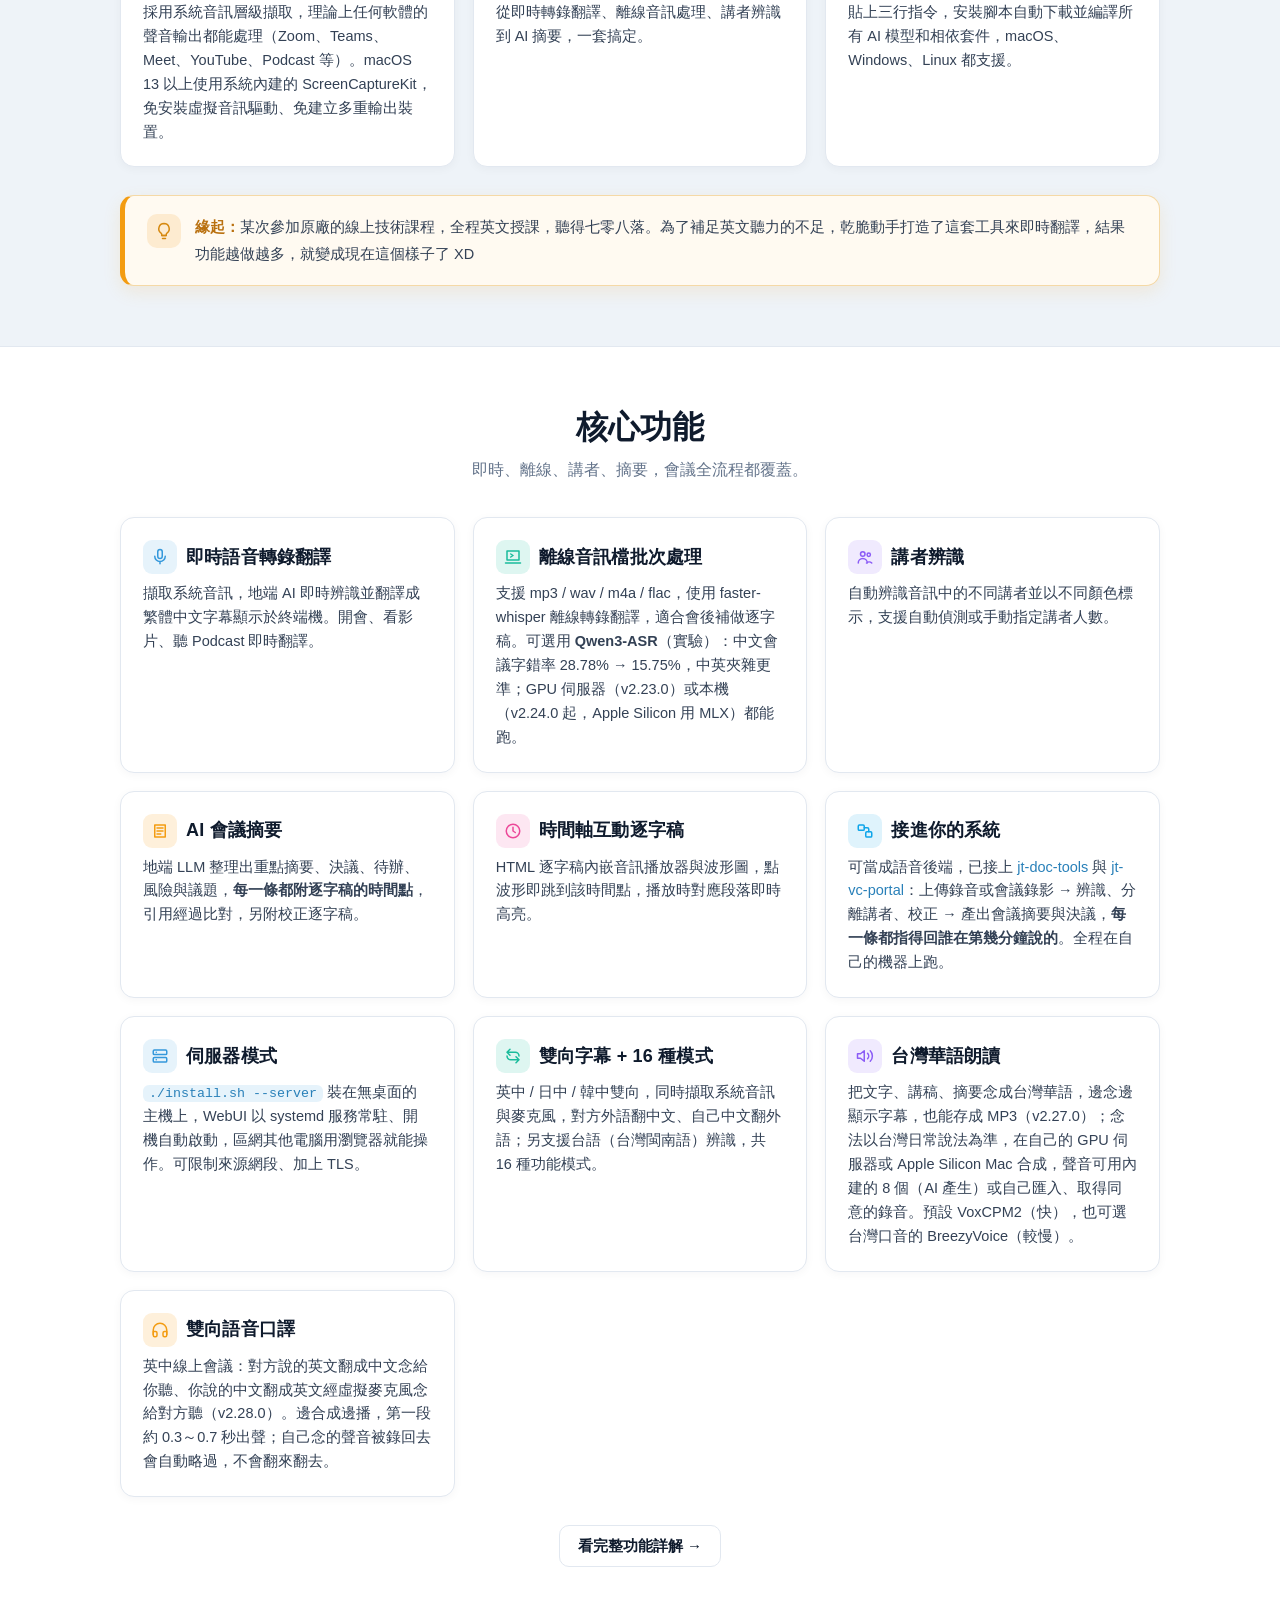
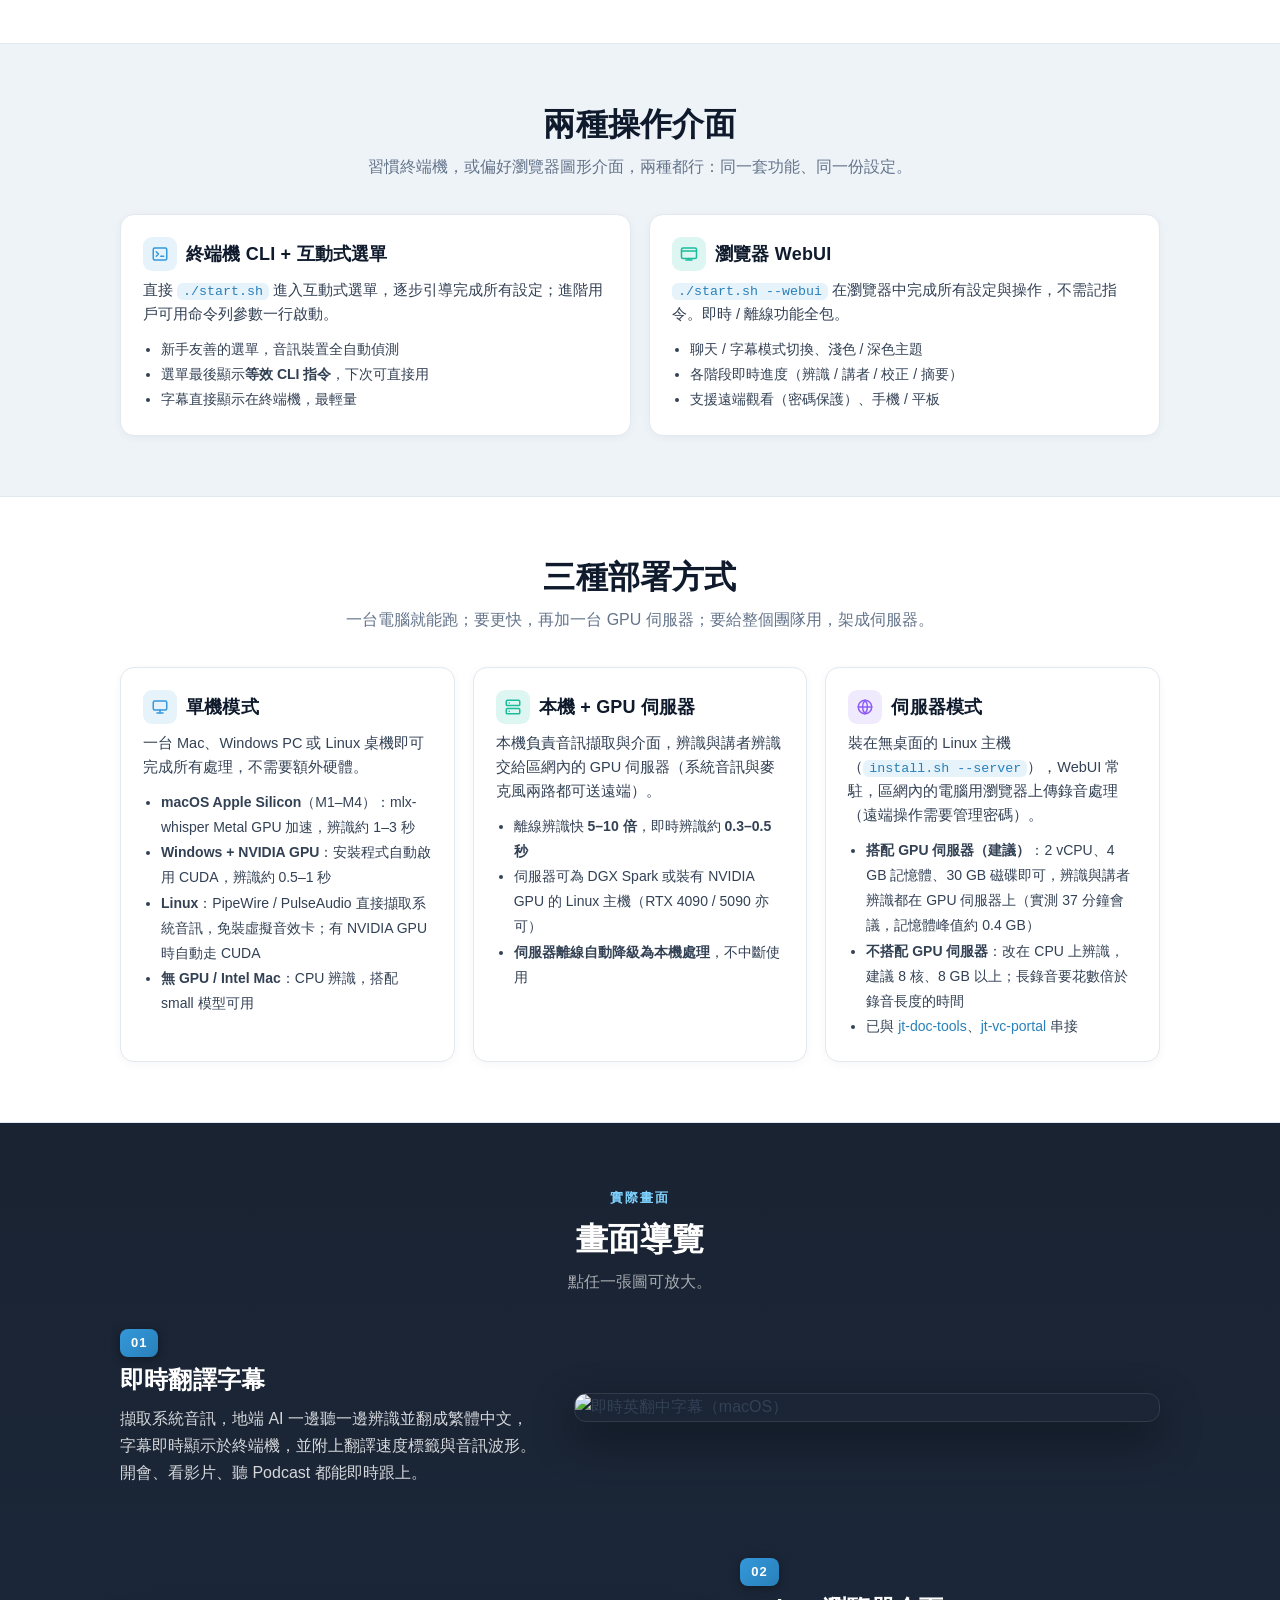
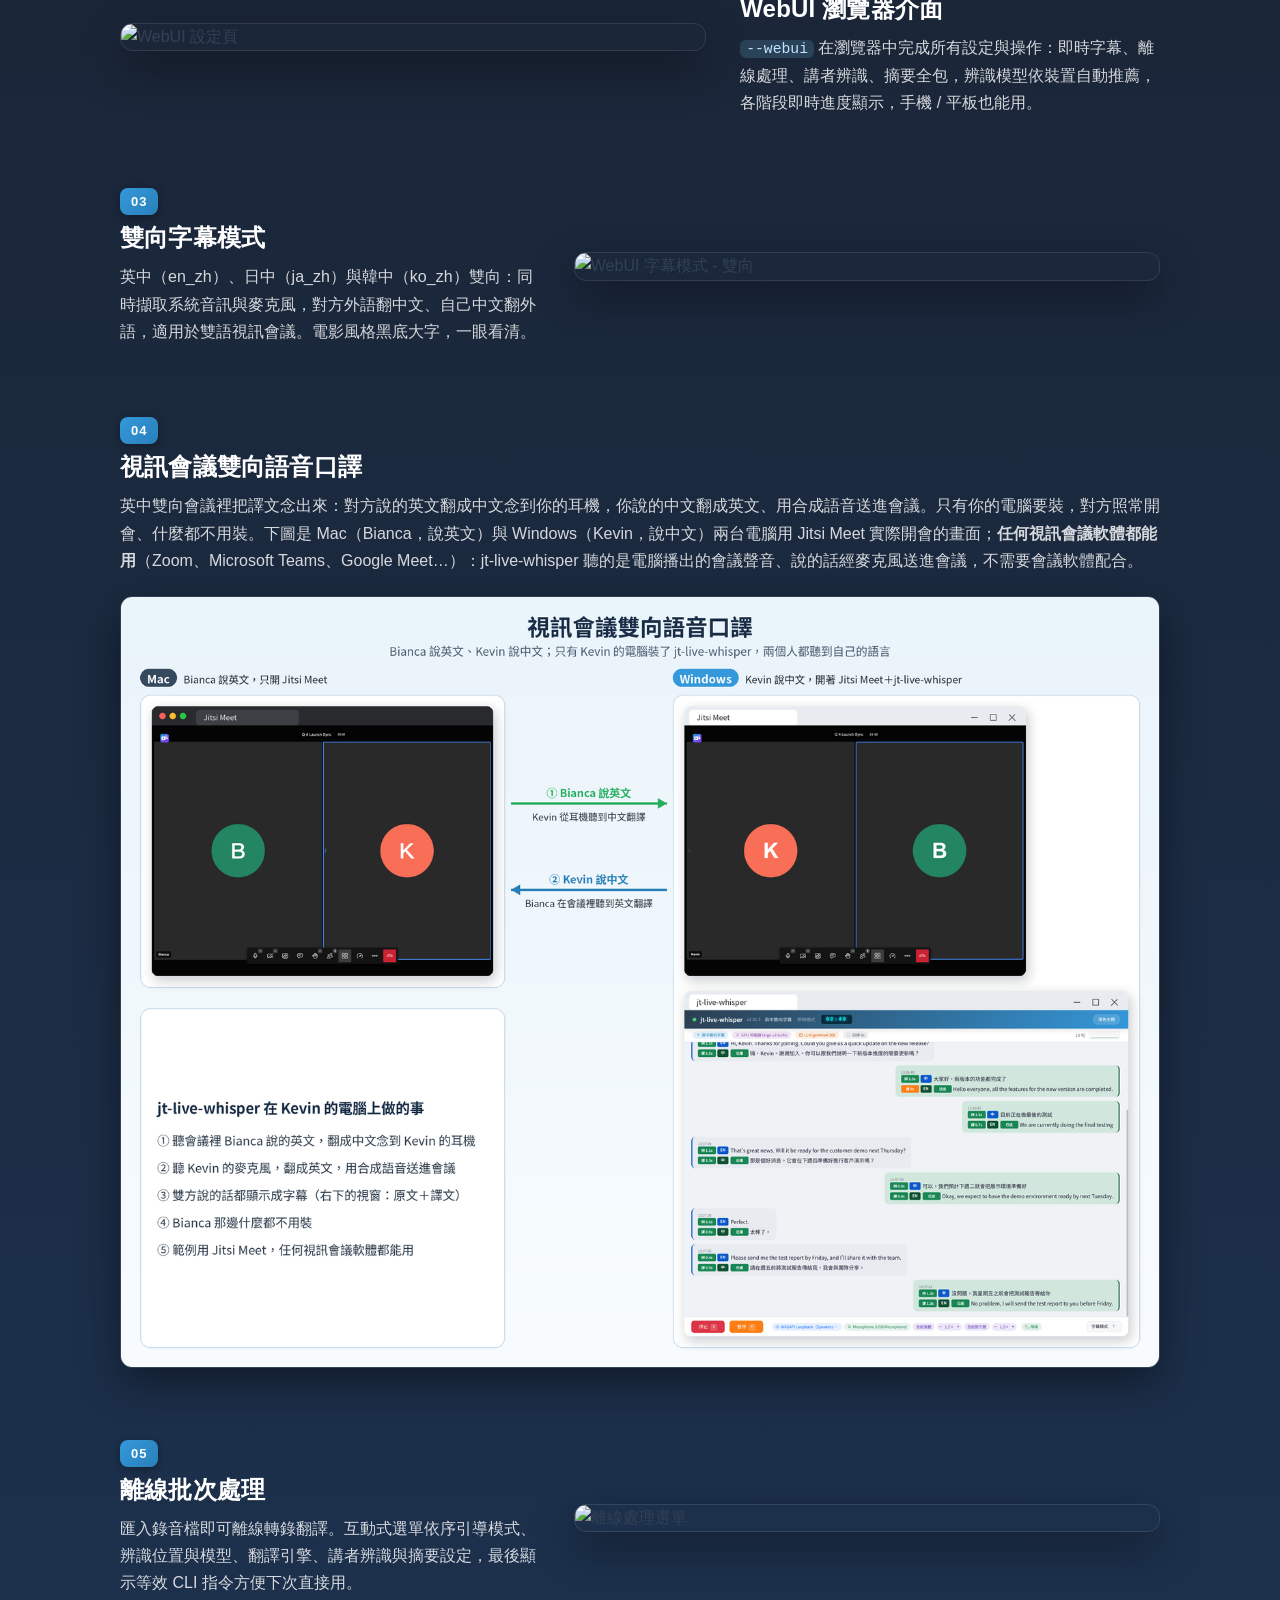
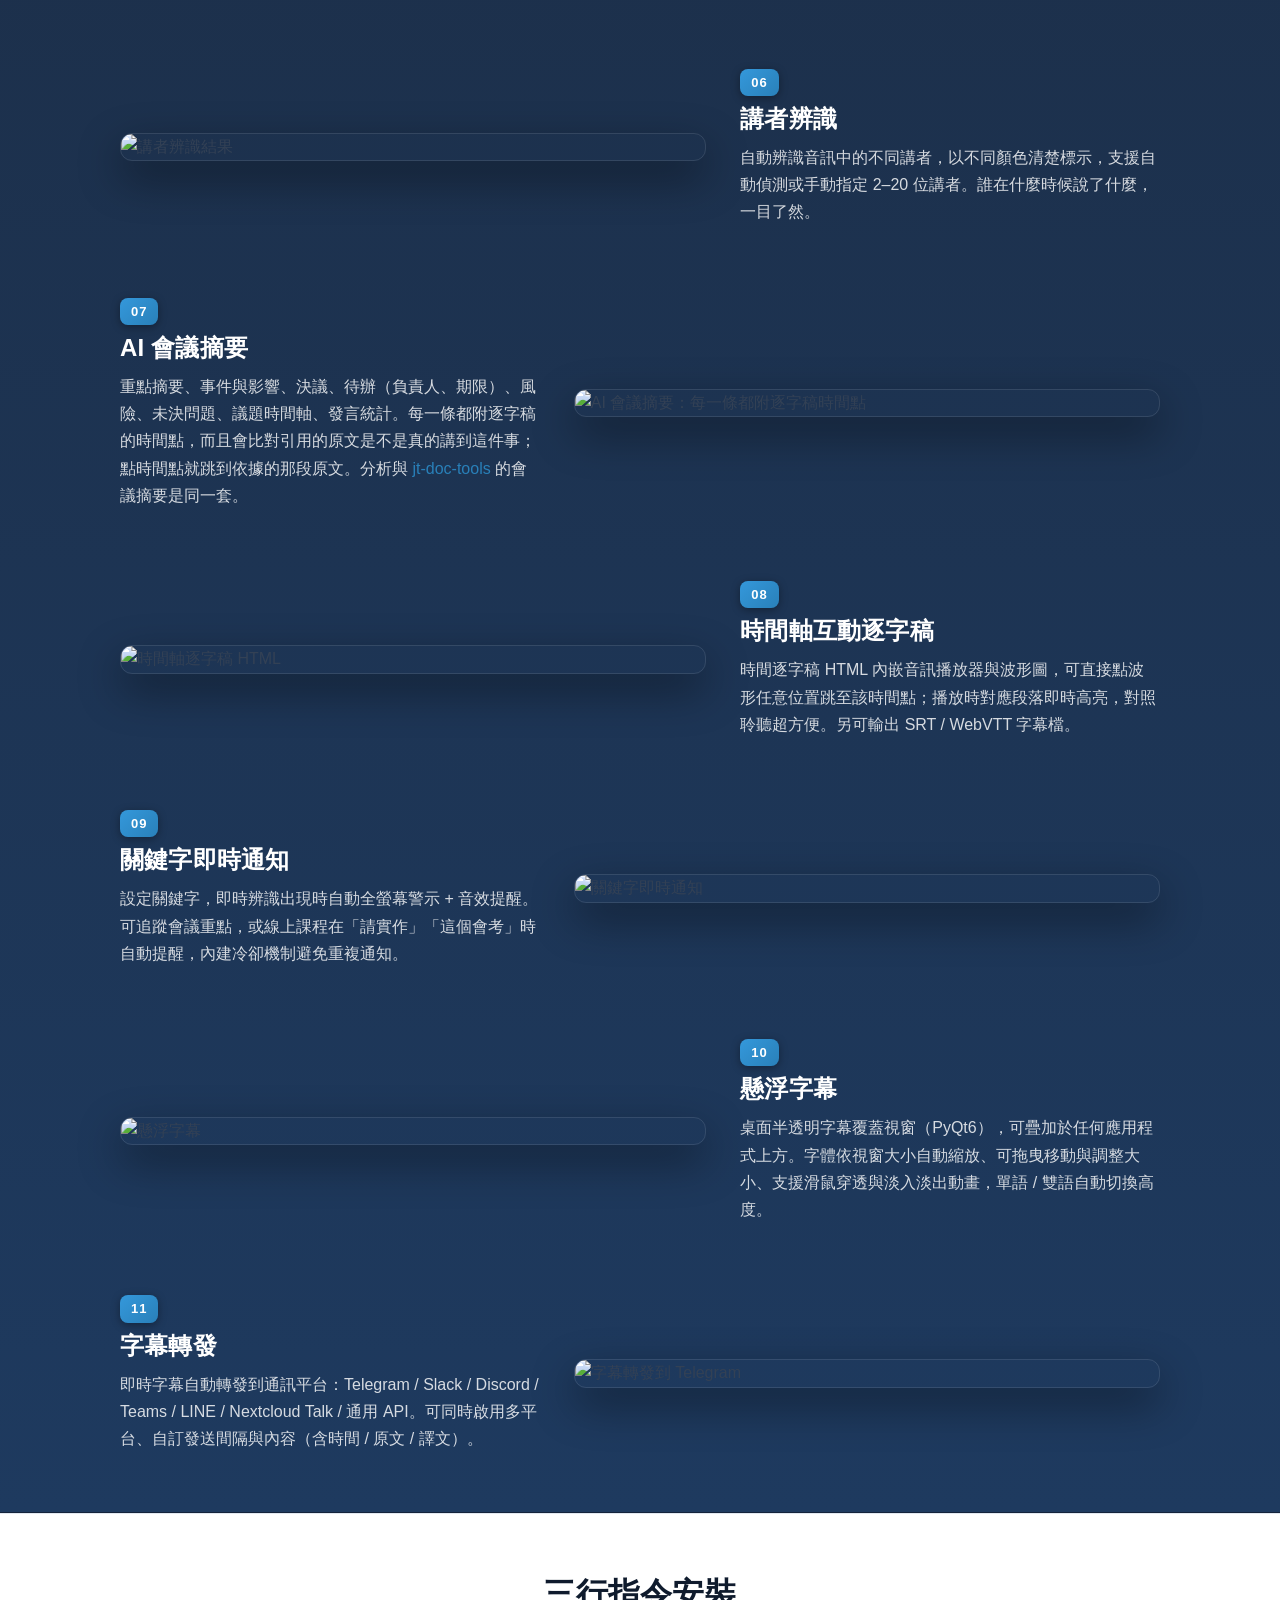
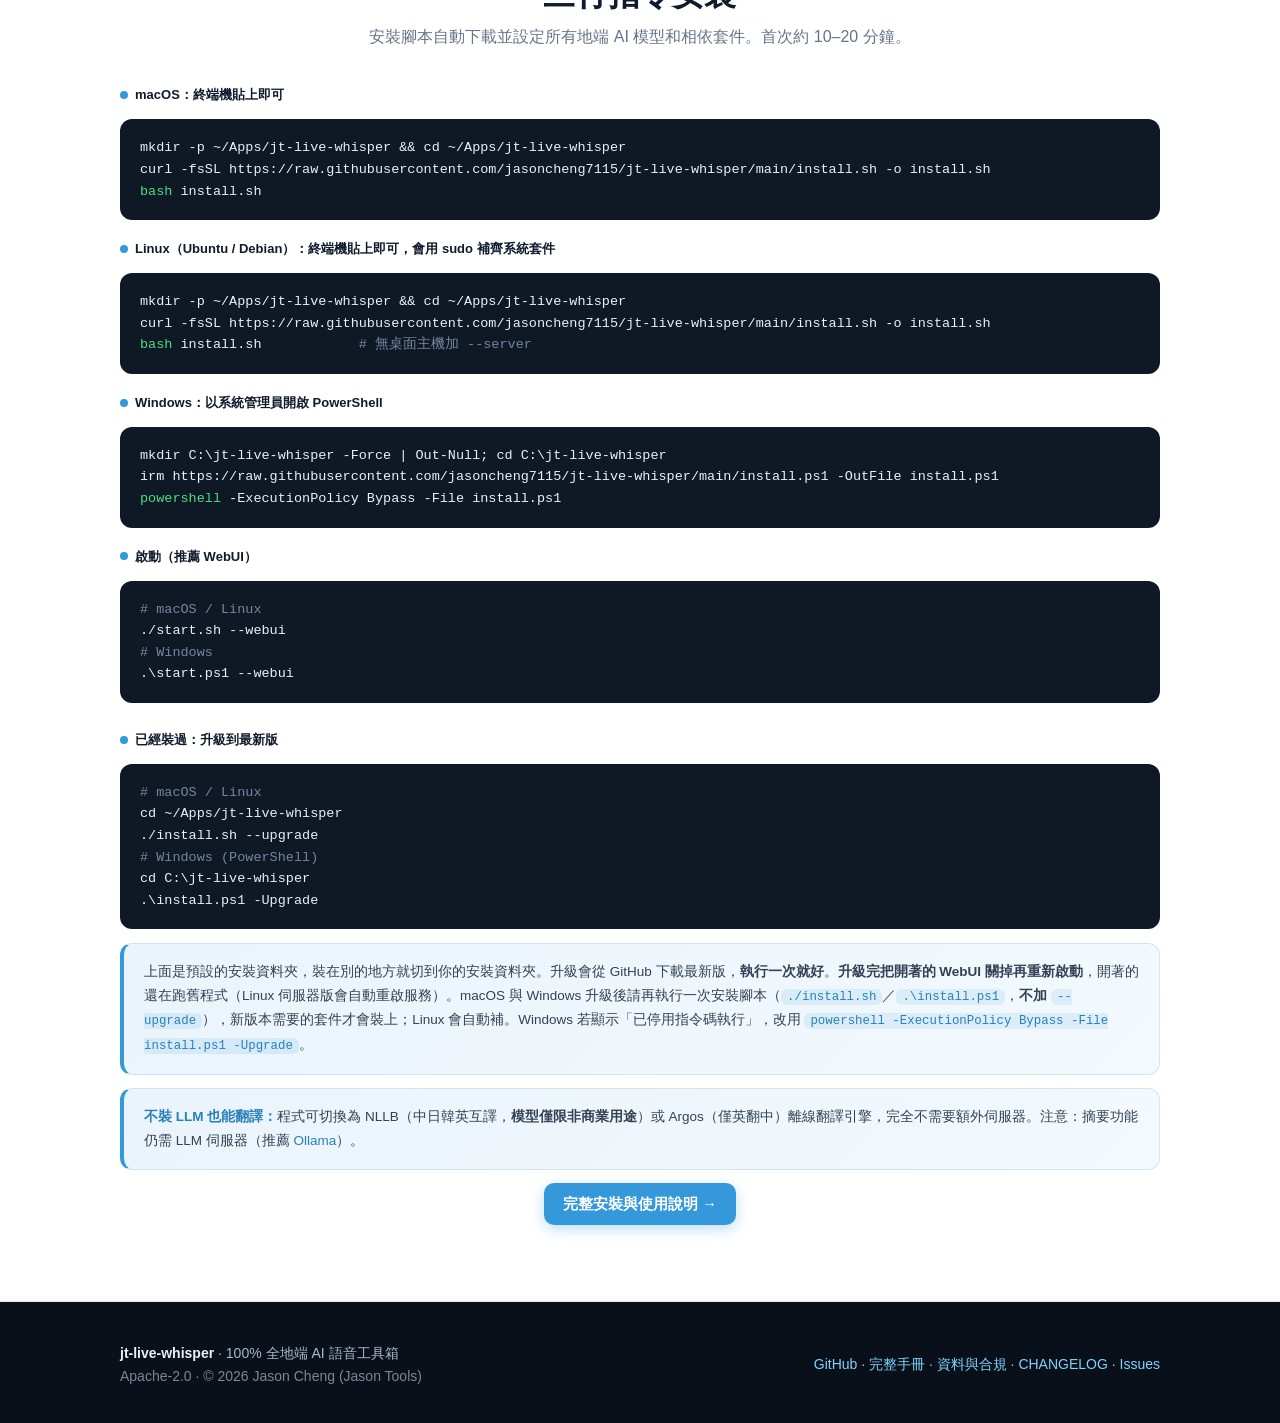
==== commit bcfbad6a: "v2.31.3：雙向口譯語速 1.2 倍且照樣串流、口譯中直接改語速、整句取代半句、Windows MME 麥克風錄錯修正 - Windows 念給對方聽時，選 MME 的麥克風改用同一支的 WASA" ====
--- a/docs/index.html
+++ b/docs/index.html
@@ -243,9 +243,18 @@
       </div>
     </div>
 
+    <div class="screen-row wide">
+      <div class="screen-txt"><span class="num">04</span>
+        <h3><span class="zh">視訊會議雙向語音口譯</span><span class="en">Two-way voice interpretation in video meetings</span></h3>
+        <p><span class="zh">英中雙向會議裡把譯文念出來：對方說的英文翻成中文念到你的耳機，你說的中文翻成英文、用合成語音送進會議。只有你的電腦要裝，對方照常開會、什麼都不用裝。下圖是 Mac（Bianca，說英文）與 Windows（Kevin，說中文）兩台電腦用 Jitsi Meet 實際開會的畫面；<b>任何視訊會議軟體都能用</b>（Zoom、Microsoft Teams、Google Meet…）：jt-live-whisper 聽的是電腦播出的會議聲音、說的話經麥克風送進會議，不需要會議軟體配合。</span><span class="en">In English-Chinese meetings the translations are spoken: the other side's English is read to you in Chinese in your headset, and your Chinese is sent into the meeting in English with a synthesized voice. Only your computer needs it; the other side joins the meeting as usual with nothing to install. Below: a real Jitsi Meet call between a Mac (Bianca, English) and a Windows PC (Kevin, Chinese). <b>Any video meeting app works</b> (Zoom, Microsoft Teams, Google Meet…): jt-live-whisper listens to the meeting audio your computer plays and speaks through a microphone, so the meeting app needs no integration.</span></p>
+      </div>
+      <img class="shot zh" src="shots/interp-video-meeting-zh.png" loading="lazy" alt="視訊會議雙向語音口譯：Mac 與 Windows 兩台電腦用 Jitsi Meet 開會" />
+      <img class="shot en" src="shots/interp-video-meeting-en.png" loading="lazy" alt="Two-way voice interpretation in a Jitsi Meet call between a Mac and a Windows PC" />
+    </div>
+
     <div class="screen-row">
       <img class="shot" src="shots/offline-menu-1.png" loading="lazy" alt="離線處理選單" />
-      <div class="screen-txt"><span class="num">04</span>
+      <div class="screen-txt"><span class="num">05</span>
         <h3><span class="zh">離線批次處理</span><span class="en">Offline batch processing</span></h3>
         <p><span class="zh">匯入錄音檔即可離線轉錄翻譯。互動式選單依序引導模式、辨識位置與模型、翻譯引擎、講者辨識與摘要設定，最後顯示等效 CLI 指令方便下次直接用。</span><span class="en">Import a recording for offline transcription. The interactive menu walks you through mode, engine, diarization and summary, then prints the equivalent CLI command for next time.</span></p>
       </div>
@@ -253,7 +262,7 @@
 
     <div class="screen-row">
       <img class="shot" src="shots/offline-diarize-result.png" loading="lazy" alt="講者辨識結果" />
-      <div class="screen-txt"><span class="num">05</span>
+      <div class="screen-txt"><span class="num">06</span>
         <h3><span class="zh">講者辨識</span><span class="en">Speaker diarization</span></h3>
         <p><span class="zh">自動辨識音訊中的不同講者，以不同顏色清楚標示，支援自動偵測或手動指定 2–20 位講者。誰在什麼時候說了什麼，一目了然。</span><span class="en">Identifies different speakers and color-codes them; auto-detect or set 2–20 speakers manually. Who said what, when, at a glance.</span></p>
       </div>
@@ -261,7 +270,7 @@
 
     <div class="screen-row">
       <img class="shot" src="shots/meeting-summary.png" loading="lazy" alt="AI 會議摘要：每一條都附逐字稿時間點" />
-      <div class="screen-txt"><span class="num">06</span>
+      <div class="screen-txt"><span class="num">07</span>
         <h3><span class="zh">AI 會議摘要</span><span class="en">AI meeting summary</span></h3>
         <p><span class="zh">重點摘要、事件與影響、決議、待辦（負責人、期限）、風險、未決問題、議題時間軸、發言統計。每一條都附逐字稿的時間點，而且會比對引用的原文是不是真的講到這件事；點時間點就跳到依據的那段原文。分析與 <a href="https://jasoncheng7115.github.io/jt-doc-tools/" target="_blank" rel="noopener">jt-doc-tools</a> 的會議摘要是同一套。</span><span class="en">Key points, events &amp; impacts, decisions, action items (owner, due), risks, open questions, a topic timeline and speaker statistics. Every item cites a transcript timestamp, and each citation is checked against what was actually said; click a timestamp to jump to the source. Same analysis as the <a href="https://jasoncheng7115.github.io/jt-doc-tools/" target="_blank" rel="noopener">jt-doc-tools</a> meeting summary.</span></p>
       </div>
@@ -269,7 +278,7 @@
 
     <div class="screen-row">
       <img class="shot" src="shots/offline-transcript.png" loading="lazy" alt="時間軸逐字稿 HTML" />
-      <div class="screen-txt"><span class="num">07</span>
+      <div class="screen-txt"><span class="num">08</span>
         <h3><span class="zh">時間軸互動逐字稿</span><span class="en">Interactive timeline transcript</span></h3>
         <p><span class="zh">時間逐字稿 HTML 內嵌音訊播放器與波形圖，可直接點波形任意位置跳至該時間點；播放時對應段落即時高亮，對照聆聽超方便。另可輸出 SRT / WebVTT 字幕檔。</span><span class="en">The HTML transcript embeds a player and waveform: click anywhere to seek, and the matching line highlights as it plays. SRT / WebVTT export too.</span></p>
       </div>
@@ -277,7 +286,7 @@
 
     <div class="screen-row">
       <img class="shot" src="shots/keyword-alert.png" loading="lazy" alt="關鍵字即時通知" />
-      <div class="screen-txt"><span class="num">08</span>
+      <div class="screen-txt"><span class="num">09</span>
         <h3><span class="zh">關鍵字即時通知</span><span class="en">Keyword alerts</span></h3>
         <p><span class="zh">設定關鍵字，即時辨識出現時自動全螢幕警示 + 音效提醒。可追蹤會議重點，或線上課程在「請實作」「這個會考」時自動提醒，內建冷卻機制避免重複通知。</span><span class="en">Set keywords and get a full-screen alert plus sound the moment they're spoken, great for tracking key topics, with a cooldown to avoid repeats.</span></p>
       </div>
@@ -285,7 +294,7 @@
 
     <div class="screen-row">
       <img class="shot" src="shots/subtitle-overlay.png" loading="lazy" alt="懸浮字幕" />
-      <div class="screen-txt"><span class="num">09</span>
+      <div class="screen-txt"><span class="num">10</span>
         <h3><span class="zh">懸浮字幕</span><span class="en">Overlay subtitles</span></h3>
         <p><span class="zh">桌面半透明字幕覆蓋視窗（PyQt6），可疊加於任何應用程式上方。字體依視窗大小自動縮放、可拖曳移動與調整大小、支援滑鼠穿透與淡入淡出動畫，單語 / 雙語自動切換高度。</span><span class="en">A translucent desktop overlay (PyQt6) that floats over any app: auto-scaling text, drag &amp; resize, click-through mode and fade animations.</span></p>
       </div>
@@ -293,7 +302,7 @@
 
     <div class="screen-row">
       <img class="shot" src="shots/forward-telegram-result.png" loading="lazy" alt="字幕轉發到 Telegram" />
-      <div class="screen-txt"><span class="num">10</span>
+      <div class="screen-txt"><span class="num">11</span>
         <h3><span class="zh">字幕轉發</span><span class="en">Subtitle forwarding</span></h3>
         <p><span class="zh">即時字幕自動轉發到通訊平台：Telegram / Slack / Discord / Teams / LINE / Nextcloud Talk / 通用 API。可同時啟用多平台、自訂發送間隔與內容（含時間 / 原文 / 譯文）。</span><span class="en">Forwards live subtitles to Telegram / Slack / Discord / Teams / LINE / Nextcloud Talk / a custom API, multiple at once, with custom intervals and content.</span></p>
       </div>
--- a/docs/style.css
+++ b/docs/style.css
@@ -147,6 +147,12 @@
 .screen-row:last-child{margin-bottom:0}
 .screen-row:nth-child(even){flex-direction:row-reverse}
 .screen-row > .shot{flex:1 1 56%;min-width:0}
+.screen-row.wide{flex-direction:column;align-items:stretch;gap:22px}
+.screen-row.wide > .shot{flex:none;width:100%}
+/* 中英文各一張的圖：英文版切換時 .en 是 display:initial（行內），圖要維持區塊 */
+.shot.en{display:none}
+body.lang-en .shot.en{display:block}
+.feat-block:has(+ .feat-block) > .shot-hero.zh:has(+ .shot-hero.en:last-child){margin-bottom:48px}
 .screen-txt{flex:1 1 40%;min-width:0}
 .screen-txt .num{display:inline-block;font-size:13px;font-weight:800;color:#fff;background:linear-gradient(135deg,#3498db,#2980b9);border-radius:8px;padding:3px 11px;margin-bottom:8px;letter-spacing:1px;box-shadow:0 2px 8px rgba(0,0,0,.35)}
 .screen-txt h3{margin:0 0 10px;font-size:24px;color:#fff}
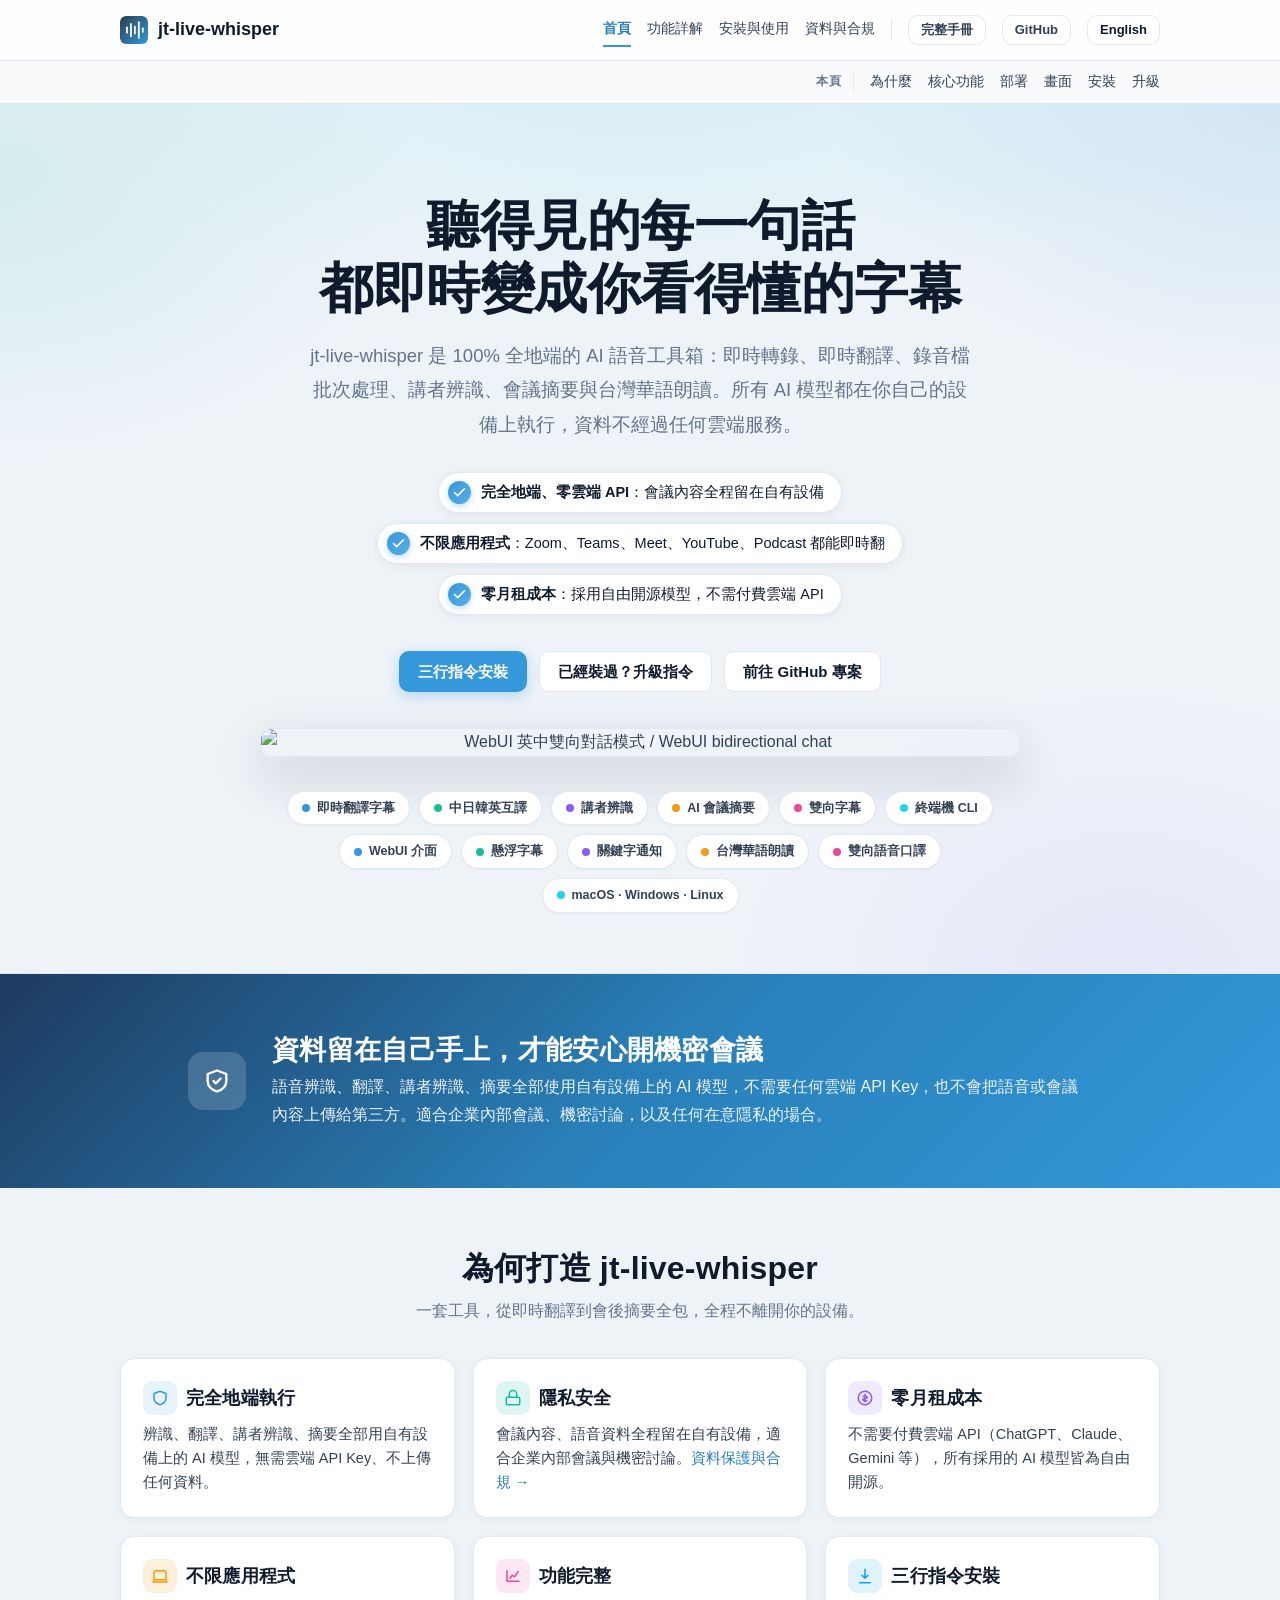
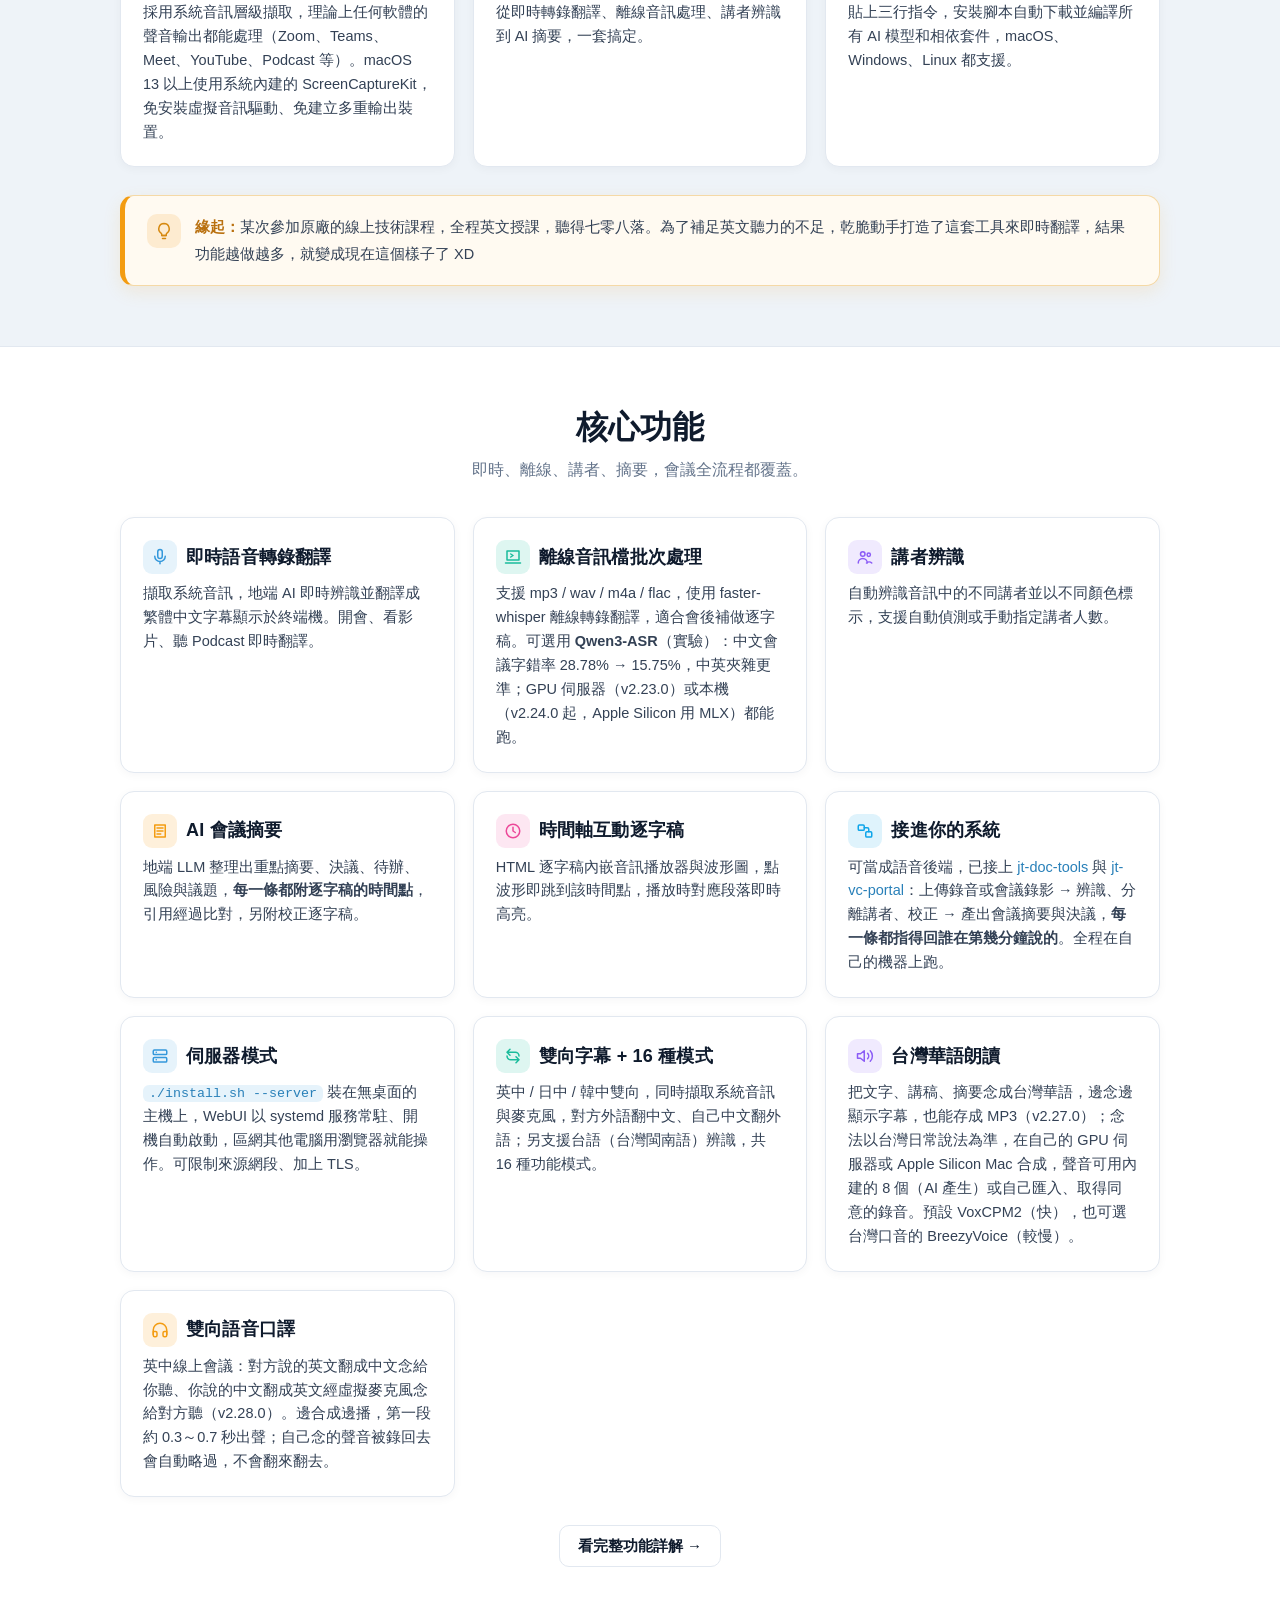
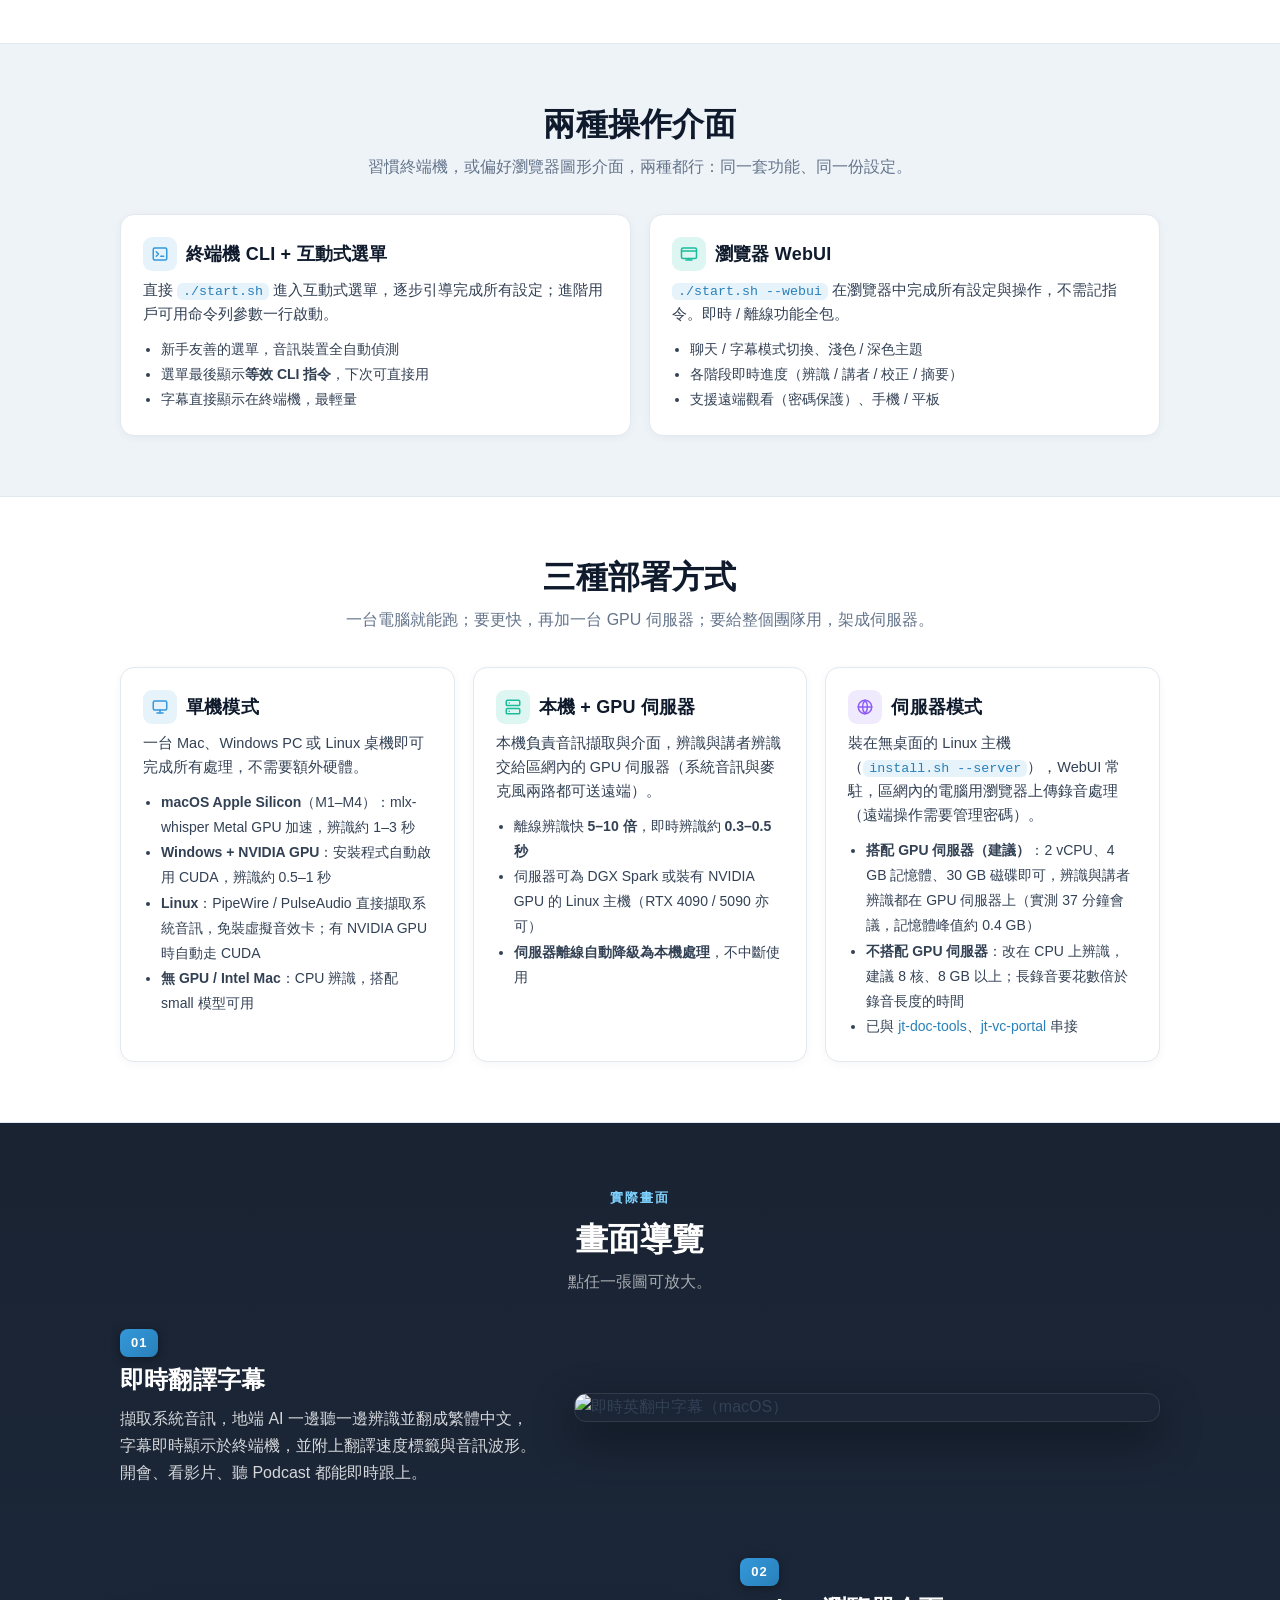
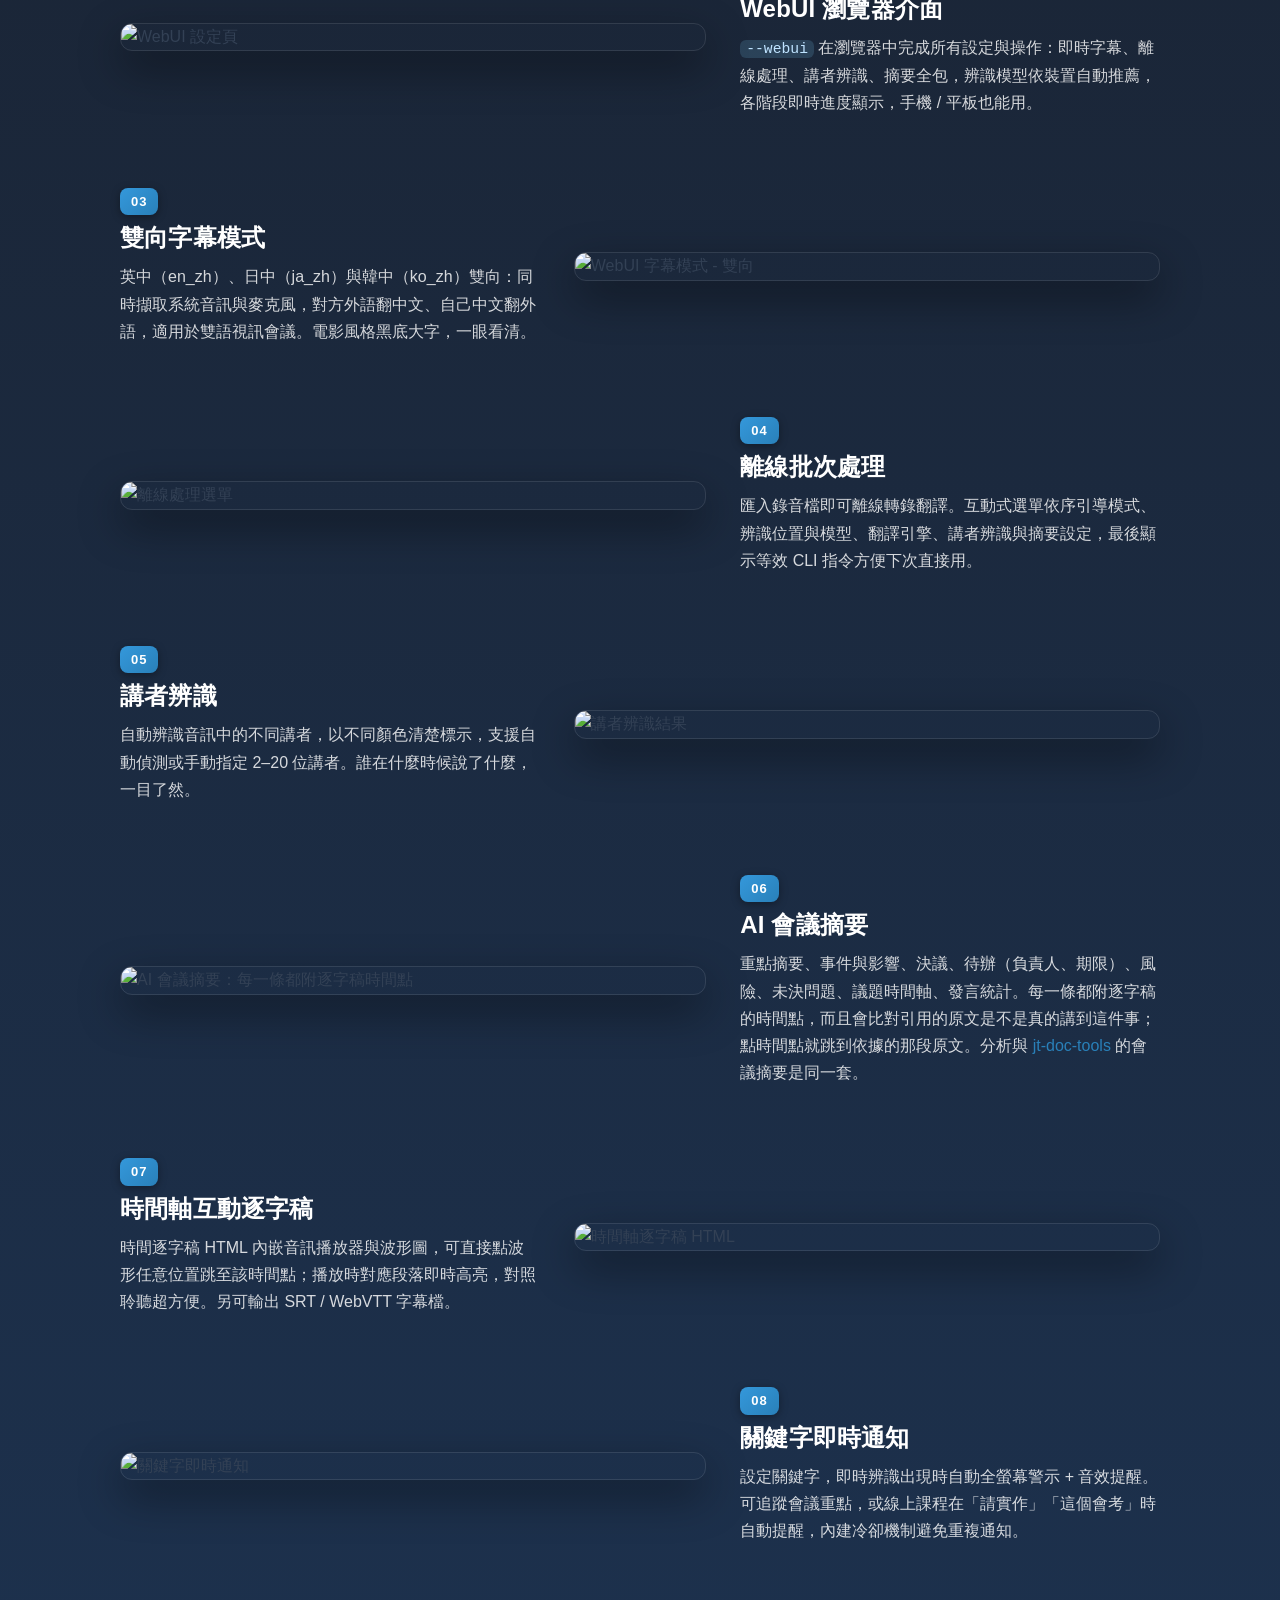
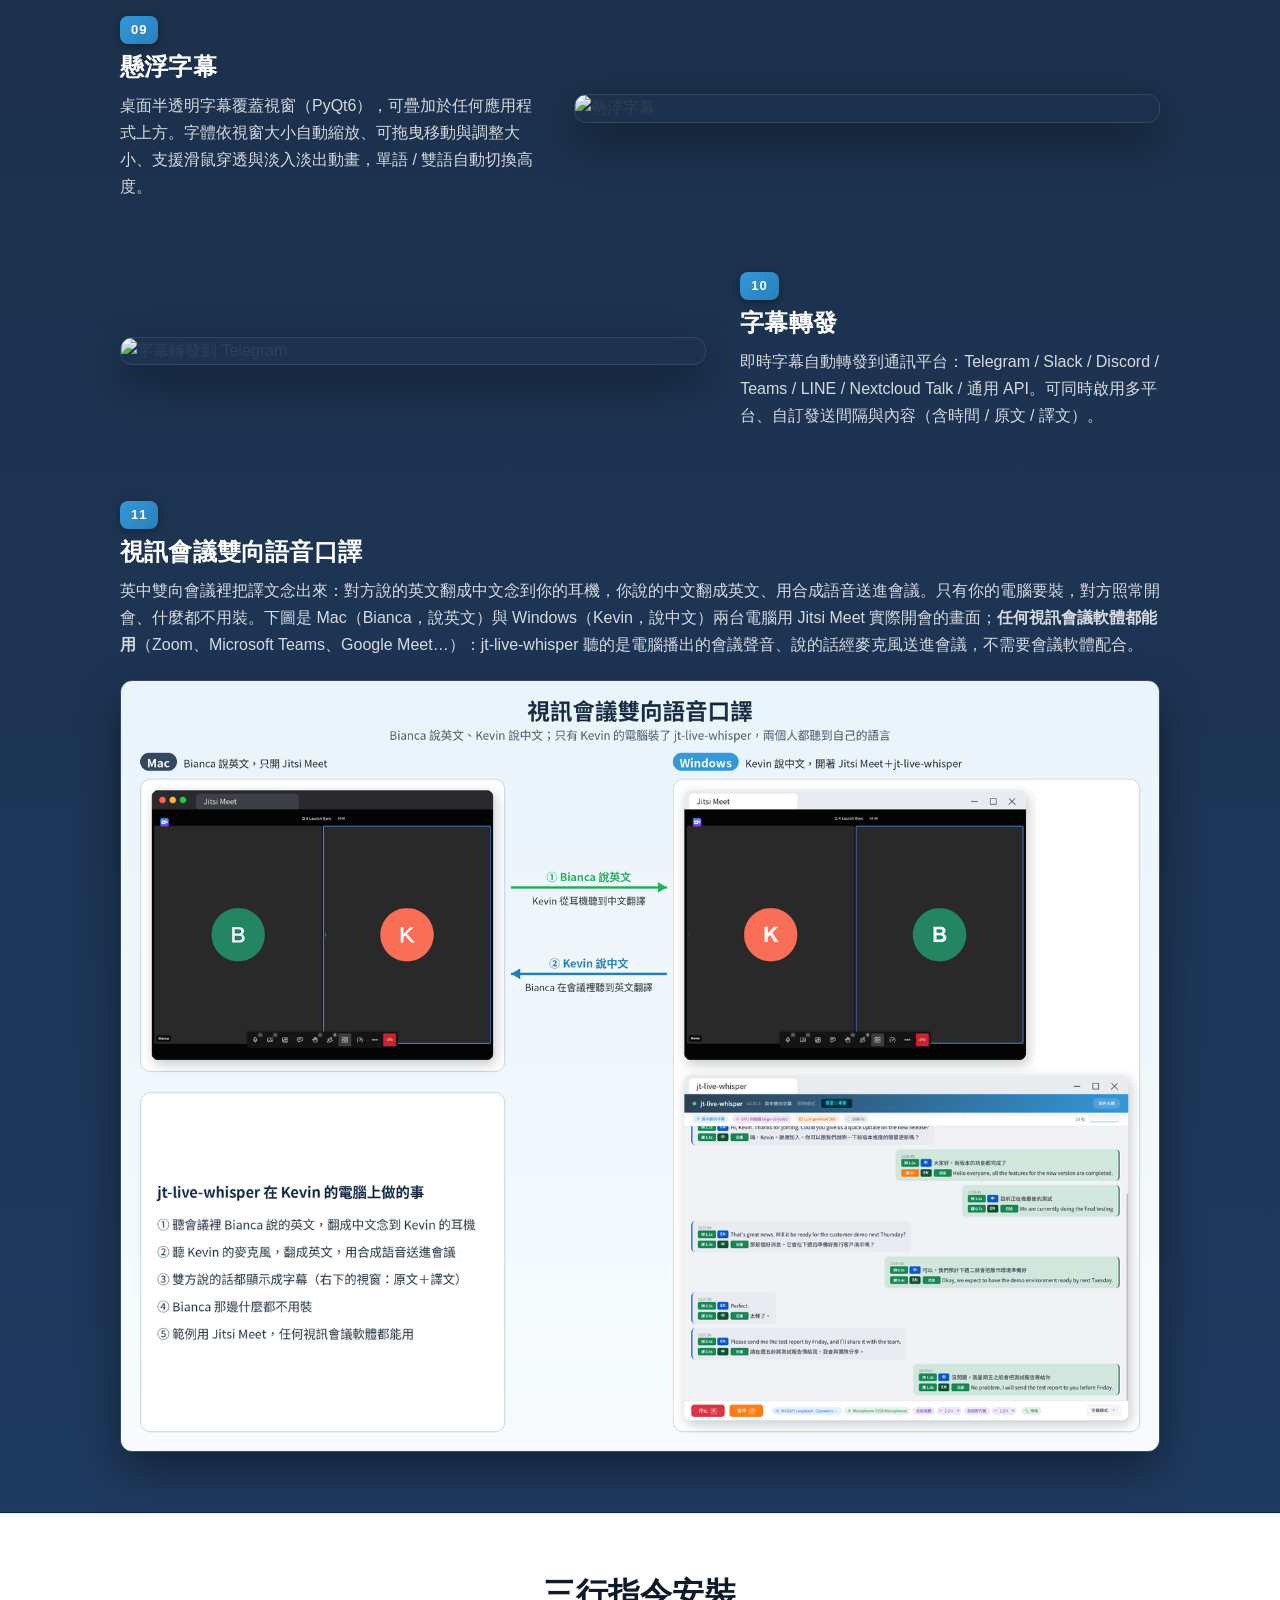
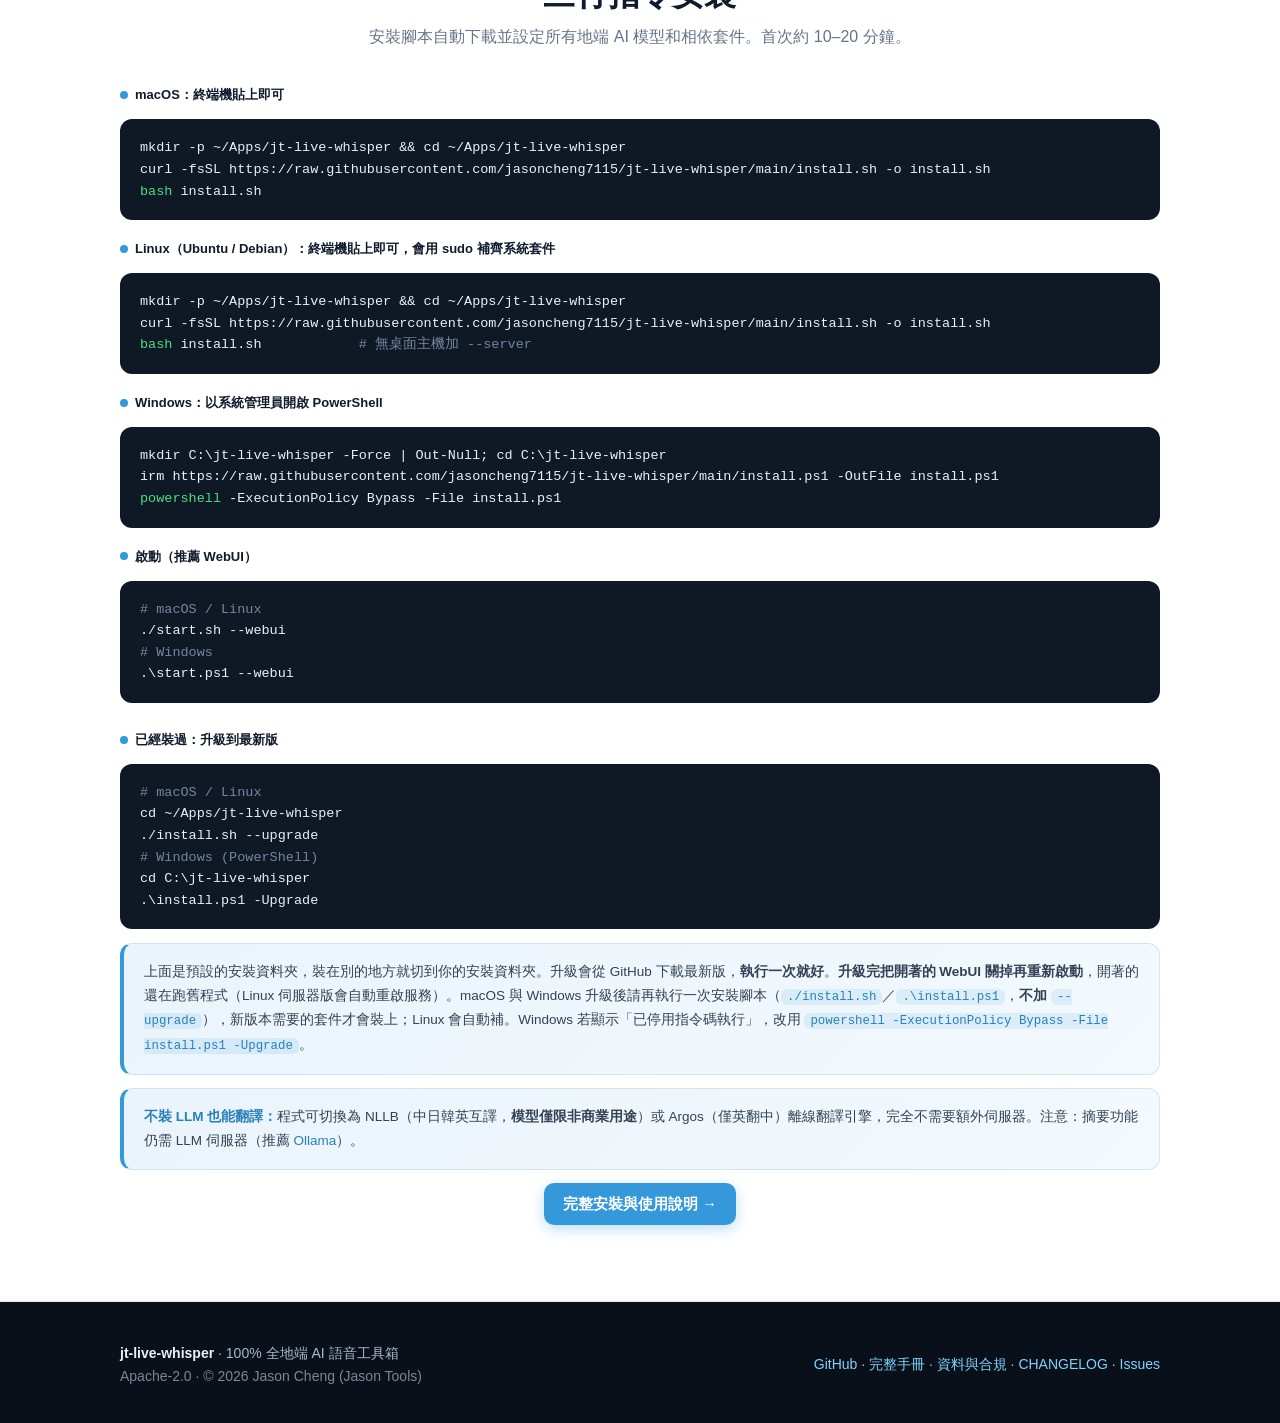
==== commit b3137781: "網站：視訊會議雙向語音口譯的示範圖改放在最後一張截圖 - 圖比較大：首頁「畫面導覽」移到最後（第 11 項），其他截圖的編號回到原本 - 功能詳解「進階特色」的雙向語音口譯整段移到字幕轉發後面（最後一" ====
--- a/docs/index.html
+++ b/docs/index.html
@@ -243,69 +243,69 @@
       </div>
     </div>
 
+    <div class="screen-row">
+      <img class="shot" src="shots/offline-menu-1.png" loading="lazy" alt="離線處理選單" />
+      <div class="screen-txt"><span class="num">04</span>
+        <h3><span class="zh">離線批次處理</span><span class="en">Offline batch processing</span></h3>
+        <p><span class="zh">匯入錄音檔即可離線轉錄翻譯。互動式選單依序引導模式、辨識位置與模型、翻譯引擎、講者辨識與摘要設定，最後顯示等效 CLI 指令方便下次直接用。</span><span class="en">Import a recording for offline transcription. The interactive menu walks you through mode, engine, diarization and summary, then prints the equivalent CLI command for next time.</span></p>
+      </div>
+    </div>
+
+    <div class="screen-row">
+      <img class="shot" src="shots/offline-diarize-result.png" loading="lazy" alt="講者辨識結果" />
+      <div class="screen-txt"><span class="num">05</span>
+        <h3><span class="zh">講者辨識</span><span class="en">Speaker diarization</span></h3>
+        <p><span class="zh">自動辨識音訊中的不同講者，以不同顏色清楚標示，支援自動偵測或手動指定 2–20 位講者。誰在什麼時候說了什麼，一目了然。</span><span class="en">Identifies different speakers and color-codes them; auto-detect or set 2–20 speakers manually. Who said what, when, at a glance.</span></p>
+      </div>
+    </div>
+
+    <div class="screen-row">
+      <img class="shot" src="shots/meeting-summary.png" loading="lazy" alt="AI 會議摘要：每一條都附逐字稿時間點" />
+      <div class="screen-txt"><span class="num">06</span>
+        <h3><span class="zh">AI 會議摘要</span><span class="en">AI meeting summary</span></h3>
+        <p><span class="zh">重點摘要、事件與影響、決議、待辦（負責人、期限）、風險、未決問題、議題時間軸、發言統計。每一條都附逐字稿的時間點，而且會比對引用的原文是不是真的講到這件事；點時間點就跳到依據的那段原文。分析與 <a href="https://jasoncheng7115.github.io/jt-doc-tools/" target="_blank" rel="noopener">jt-doc-tools</a> 的會議摘要是同一套。</span><span class="en">Key points, events &amp; impacts, decisions, action items (owner, due), risks, open questions, a topic timeline and speaker statistics. Every item cites a transcript timestamp, and each citation is checked against what was actually said; click a timestamp to jump to the source. Same analysis as the <a href="https://jasoncheng7115.github.io/jt-doc-tools/" target="_blank" rel="noopener">jt-doc-tools</a> meeting summary.</span></p>
+      </div>
+    </div>
+
+    <div class="screen-row">
+      <img class="shot" src="shots/offline-transcript.png" loading="lazy" alt="時間軸逐字稿 HTML" />
+      <div class="screen-txt"><span class="num">07</span>
+        <h3><span class="zh">時間軸互動逐字稿</span><span class="en">Interactive timeline transcript</span></h3>
+        <p><span class="zh">時間逐字稿 HTML 內嵌音訊播放器與波形圖，可直接點波形任意位置跳至該時間點；播放時對應段落即時高亮，對照聆聽超方便。另可輸出 SRT / WebVTT 字幕檔。</span><span class="en">The HTML transcript embeds a player and waveform: click anywhere to seek, and the matching line highlights as it plays. SRT / WebVTT export too.</span></p>
+      </div>
+    </div>
+
+    <div class="screen-row">
+      <img class="shot" src="shots/keyword-alert.png" loading="lazy" alt="關鍵字即時通知" />
+      <div class="screen-txt"><span class="num">08</span>
+        <h3><span class="zh">關鍵字即時通知</span><span class="en">Keyword alerts</span></h3>
+        <p><span class="zh">設定關鍵字，即時辨識出現時自動全螢幕警示 + 音效提醒。可追蹤會議重點，或線上課程在「請實作」「這個會考」時自動提醒，內建冷卻機制避免重複通知。</span><span class="en">Set keywords and get a full-screen alert plus sound the moment they're spoken, great for tracking key topics, with a cooldown to avoid repeats.</span></p>
+      </div>
+    </div>
+
+    <div class="screen-row">
+      <img class="shot" src="shots/subtitle-overlay.png" loading="lazy" alt="懸浮字幕" />
+      <div class="screen-txt"><span class="num">09</span>
+        <h3><span class="zh">懸浮字幕</span><span class="en">Overlay subtitles</span></h3>
+        <p><span class="zh">桌面半透明字幕覆蓋視窗（PyQt6），可疊加於任何應用程式上方。字體依視窗大小自動縮放、可拖曳移動與調整大小、支援滑鼠穿透與淡入淡出動畫，單語 / 雙語自動切換高度。</span><span class="en">A translucent desktop overlay (PyQt6) that floats over any app: auto-scaling text, drag &amp; resize, click-through mode and fade animations.</span></p>
+      </div>
+    </div>
+
+    <div class="screen-row">
+      <img class="shot" src="shots/forward-telegram-result.png" loading="lazy" alt="字幕轉發到 Telegram" />
+      <div class="screen-txt"><span class="num">10</span>
+        <h3><span class="zh">字幕轉發</span><span class="en">Subtitle forwarding</span></h3>
+        <p><span class="zh">即時字幕自動轉發到通訊平台：Telegram / Slack / Discord / Teams / LINE / Nextcloud Talk / 通用 API。可同時啟用多平台、自訂發送間隔與內容（含時間 / 原文 / 譯文）。</span><span class="en">Forwards live subtitles to Telegram / Slack / Discord / Teams / LINE / Nextcloud Talk / a custom API, multiple at once, with custom intervals and content.</span></p>
+      </div>
+    </div>
+
     <div class="screen-row wide">
-      <div class="screen-txt"><span class="num">04</span>
+      <div class="screen-txt"><span class="num">11</span>
         <h3><span class="zh">視訊會議雙向語音口譯</span><span class="en">Two-way voice interpretation in video meetings</span></h3>
         <p><span class="zh">英中雙向會議裡把譯文念出來：對方說的英文翻成中文念到你的耳機，你說的中文翻成英文、用合成語音送進會議。只有你的電腦要裝，對方照常開會、什麼都不用裝。下圖是 Mac（Bianca，說英文）與 Windows（Kevin，說中文）兩台電腦用 Jitsi Meet 實際開會的畫面；<b>任何視訊會議軟體都能用</b>（Zoom、Microsoft Teams、Google Meet…）：jt-live-whisper 聽的是電腦播出的會議聲音、說的話經麥克風送進會議，不需要會議軟體配合。</span><span class="en">In English-Chinese meetings the translations are spoken: the other side's English is read to you in Chinese in your headset, and your Chinese is sent into the meeting in English with a synthesized voice. Only your computer needs it; the other side joins the meeting as usual with nothing to install. Below: a real Jitsi Meet call between a Mac (Bianca, English) and a Windows PC (Kevin, Chinese). <b>Any video meeting app works</b> (Zoom, Microsoft Teams, Google Meet…): jt-live-whisper listens to the meeting audio your computer plays and speaks through a microphone, so the meeting app needs no integration.</span></p>
       </div>
       <img class="shot zh" src="shots/interp-video-meeting-zh.png" loading="lazy" alt="視訊會議雙向語音口譯：Mac 與 Windows 兩台電腦用 Jitsi Meet 開會" />
       <img class="shot en" src="shots/interp-video-meeting-en.png" loading="lazy" alt="Two-way voice interpretation in a Jitsi Meet call between a Mac and a Windows PC" />
-    </div>
-
-    <div class="screen-row">
-      <img class="shot" src="shots/offline-menu-1.png" loading="lazy" alt="離線處理選單" />
-      <div class="screen-txt"><span class="num">05</span>
-        <h3><span class="zh">離線批次處理</span><span class="en">Offline batch processing</span></h3>
-        <p><span class="zh">匯入錄音檔即可離線轉錄翻譯。互動式選單依序引導模式、辨識位置與模型、翻譯引擎、講者辨識與摘要設定，最後顯示等效 CLI 指令方便下次直接用。</span><span class="en">Import a recording for offline transcription. The interactive menu walks you through mode, engine, diarization and summary, then prints the equivalent CLI command for next time.</span></p>
-      </div>
-    </div>
-
-    <div class="screen-row">
-      <img class="shot" src="shots/offline-diarize-result.png" loading="lazy" alt="講者辨識結果" />
-      <div class="screen-txt"><span class="num">06</span>
-        <h3><span class="zh">講者辨識</span><span class="en">Speaker diarization</span></h3>
-        <p><span class="zh">自動辨識音訊中的不同講者，以不同顏色清楚標示，支援自動偵測或手動指定 2–20 位講者。誰在什麼時候說了什麼，一目了然。</span><span class="en">Identifies different speakers and color-codes them; auto-detect or set 2–20 speakers manually. Who said what, when, at a glance.</span></p>
-      </div>
-    </div>
-
-    <div class="screen-row">
-      <img class="shot" src="shots/meeting-summary.png" loading="lazy" alt="AI 會議摘要：每一條都附逐字稿時間點" />
-      <div class="screen-txt"><span class="num">07</span>
-        <h3><span class="zh">AI 會議摘要</span><span class="en">AI meeting summary</span></h3>
-        <p><span class="zh">重點摘要、事件與影響、決議、待辦（負責人、期限）、風險、未決問題、議題時間軸、發言統計。每一條都附逐字稿的時間點，而且會比對引用的原文是不是真的講到這件事；點時間點就跳到依據的那段原文。分析與 <a href="https://jasoncheng7115.github.io/jt-doc-tools/" target="_blank" rel="noopener">jt-doc-tools</a> 的會議摘要是同一套。</span><span class="en">Key points, events &amp; impacts, decisions, action items (owner, due), risks, open questions, a topic timeline and speaker statistics. Every item cites a transcript timestamp, and each citation is checked against what was actually said; click a timestamp to jump to the source. Same analysis as the <a href="https://jasoncheng7115.github.io/jt-doc-tools/" target="_blank" rel="noopener">jt-doc-tools</a> meeting summary.</span></p>
-      </div>
-    </div>
-
-    <div class="screen-row">
-      <img class="shot" src="shots/offline-transcript.png" loading="lazy" alt="時間軸逐字稿 HTML" />
-      <div class="screen-txt"><span class="num">08</span>
-        <h3><span class="zh">時間軸互動逐字稿</span><span class="en">Interactive timeline transcript</span></h3>
-        <p><span class="zh">時間逐字稿 HTML 內嵌音訊播放器與波形圖，可直接點波形任意位置跳至該時間點；播放時對應段落即時高亮，對照聆聽超方便。另可輸出 SRT / WebVTT 字幕檔。</span><span class="en">The HTML transcript embeds a player and waveform: click anywhere to seek, and the matching line highlights as it plays. SRT / WebVTT export too.</span></p>
-      </div>
-    </div>
-
-    <div class="screen-row">
-      <img class="shot" src="shots/keyword-alert.png" loading="lazy" alt="關鍵字即時通知" />
-      <div class="screen-txt"><span class="num">09</span>
-        <h3><span class="zh">關鍵字即時通知</span><span class="en">Keyword alerts</span></h3>
-        <p><span class="zh">設定關鍵字，即時辨識出現時自動全螢幕警示 + 音效提醒。可追蹤會議重點，或線上課程在「請實作」「這個會考」時自動提醒，內建冷卻機制避免重複通知。</span><span class="en">Set keywords and get a full-screen alert plus sound the moment they're spoken, great for tracking key topics, with a cooldown to avoid repeats.</span></p>
-      </div>
-    </div>
-
-    <div class="screen-row">
-      <img class="shot" src="shots/subtitle-overlay.png" loading="lazy" alt="懸浮字幕" />
-      <div class="screen-txt"><span class="num">10</span>
-        <h3><span class="zh">懸浮字幕</span><span class="en">Overlay subtitles</span></h3>
-        <p><span class="zh">桌面半透明字幕覆蓋視窗（PyQt6），可疊加於任何應用程式上方。字體依視窗大小自動縮放、可拖曳移動與調整大小、支援滑鼠穿透與淡入淡出動畫，單語 / 雙語自動切換高度。</span><span class="en">A translucent desktop overlay (PyQt6) that floats over any app: auto-scaling text, drag &amp; resize, click-through mode and fade animations.</span></p>
-      </div>
-    </div>
-
-    <div class="screen-row">
-      <img class="shot" src="shots/forward-telegram-result.png" loading="lazy" alt="字幕轉發到 Telegram" />
-      <div class="screen-txt"><span class="num">11</span>
-        <h3><span class="zh">字幕轉發</span><span class="en">Subtitle forwarding</span></h3>
-        <p><span class="zh">即時字幕自動轉發到通訊平台：Telegram / Slack / Discord / Teams / LINE / Nextcloud Talk / 通用 API。可同時啟用多平台、自訂發送間隔與內容（含時間 / 原文 / 譯文）。</span><span class="en">Forwards live subtitles to Telegram / Slack / Discord / Teams / LINE / Nextcloud Talk / a custom API, multiple at once, with custom intervals and content.</span></p>
-      </div>
     </div>
   </div>
 </section>
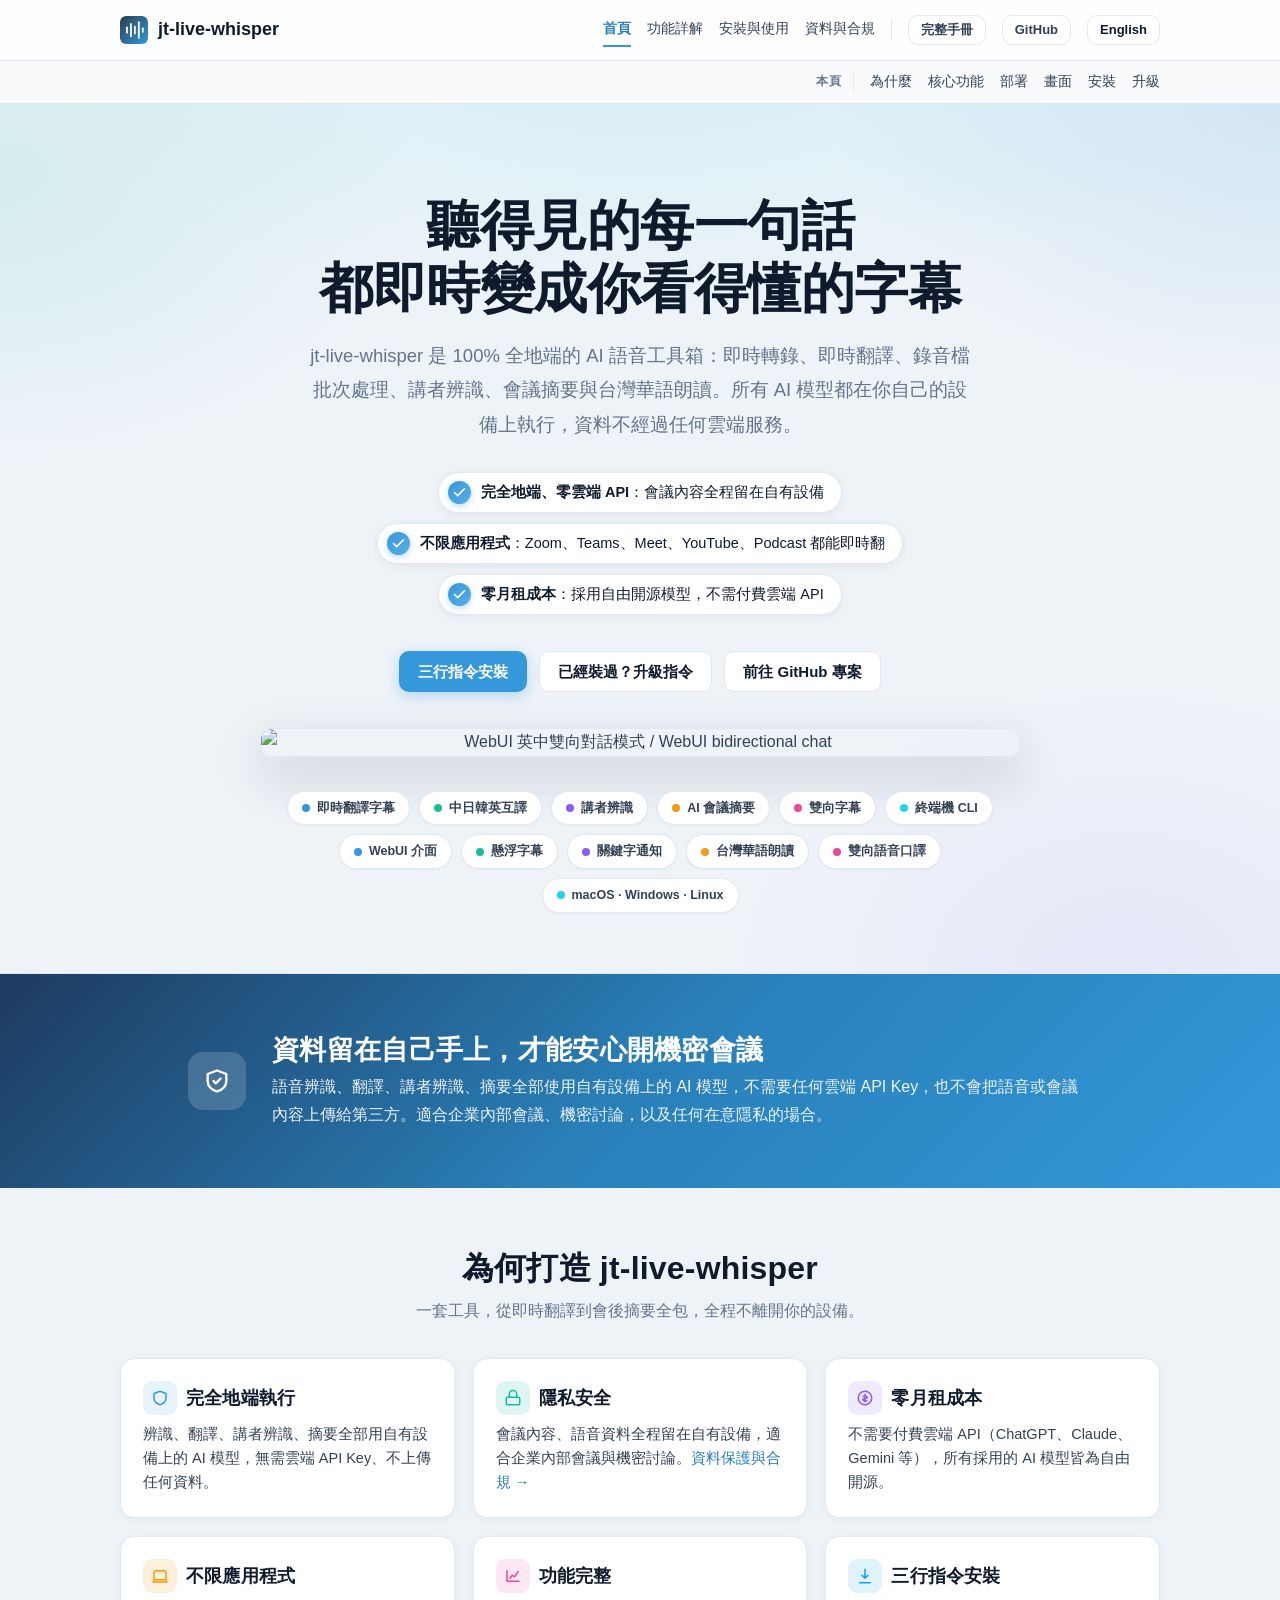
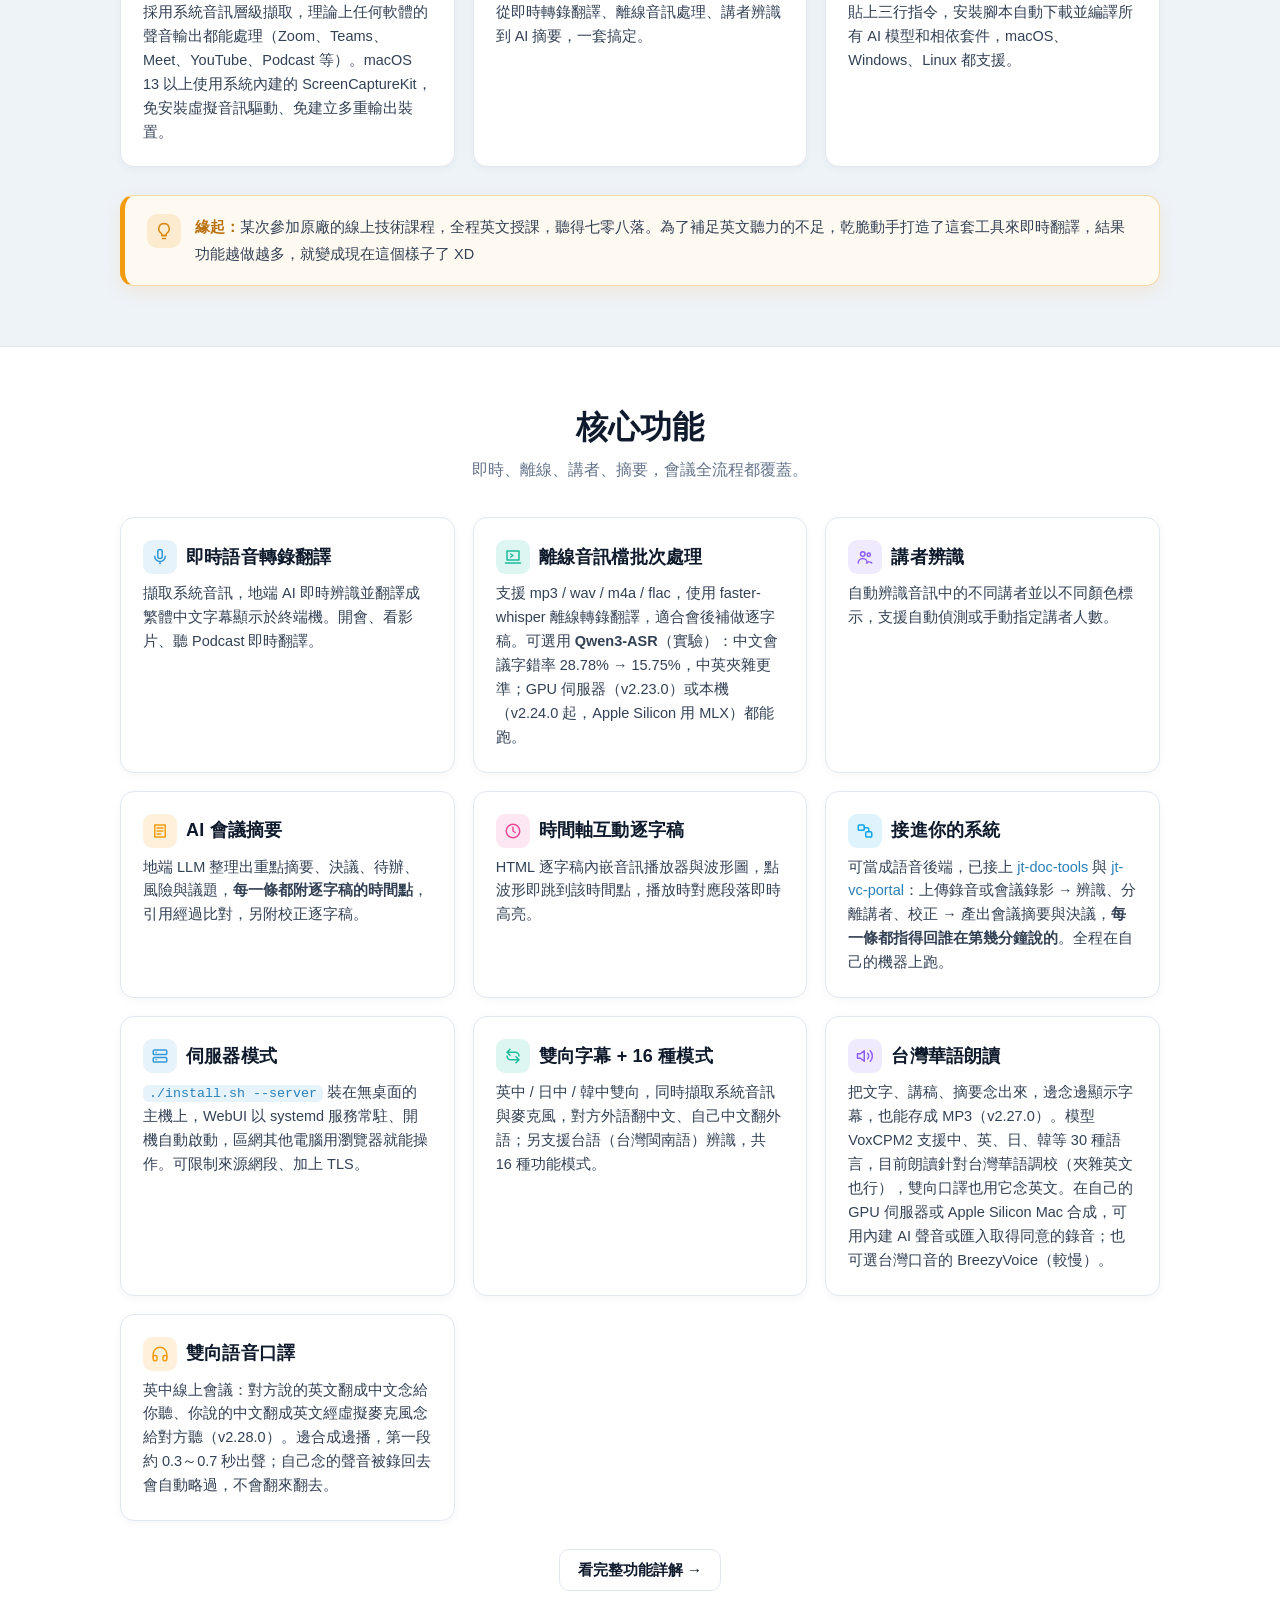
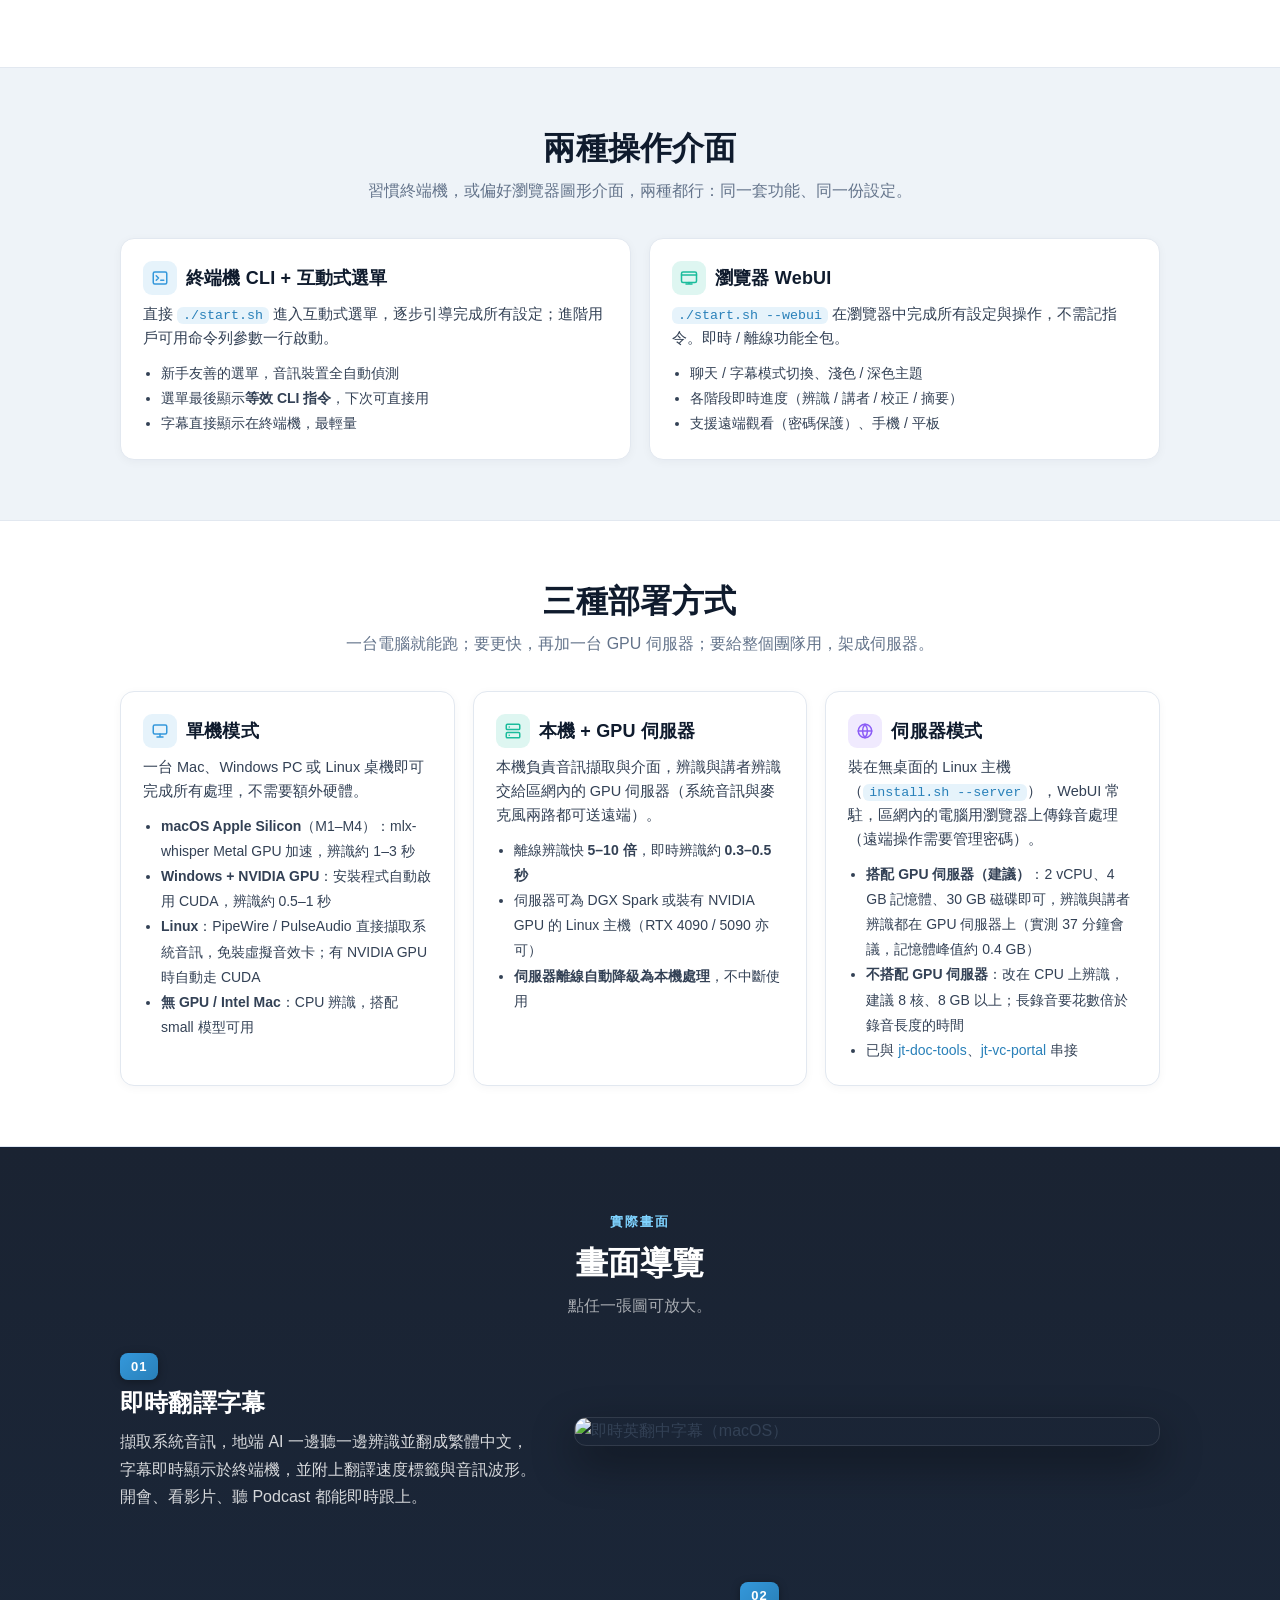
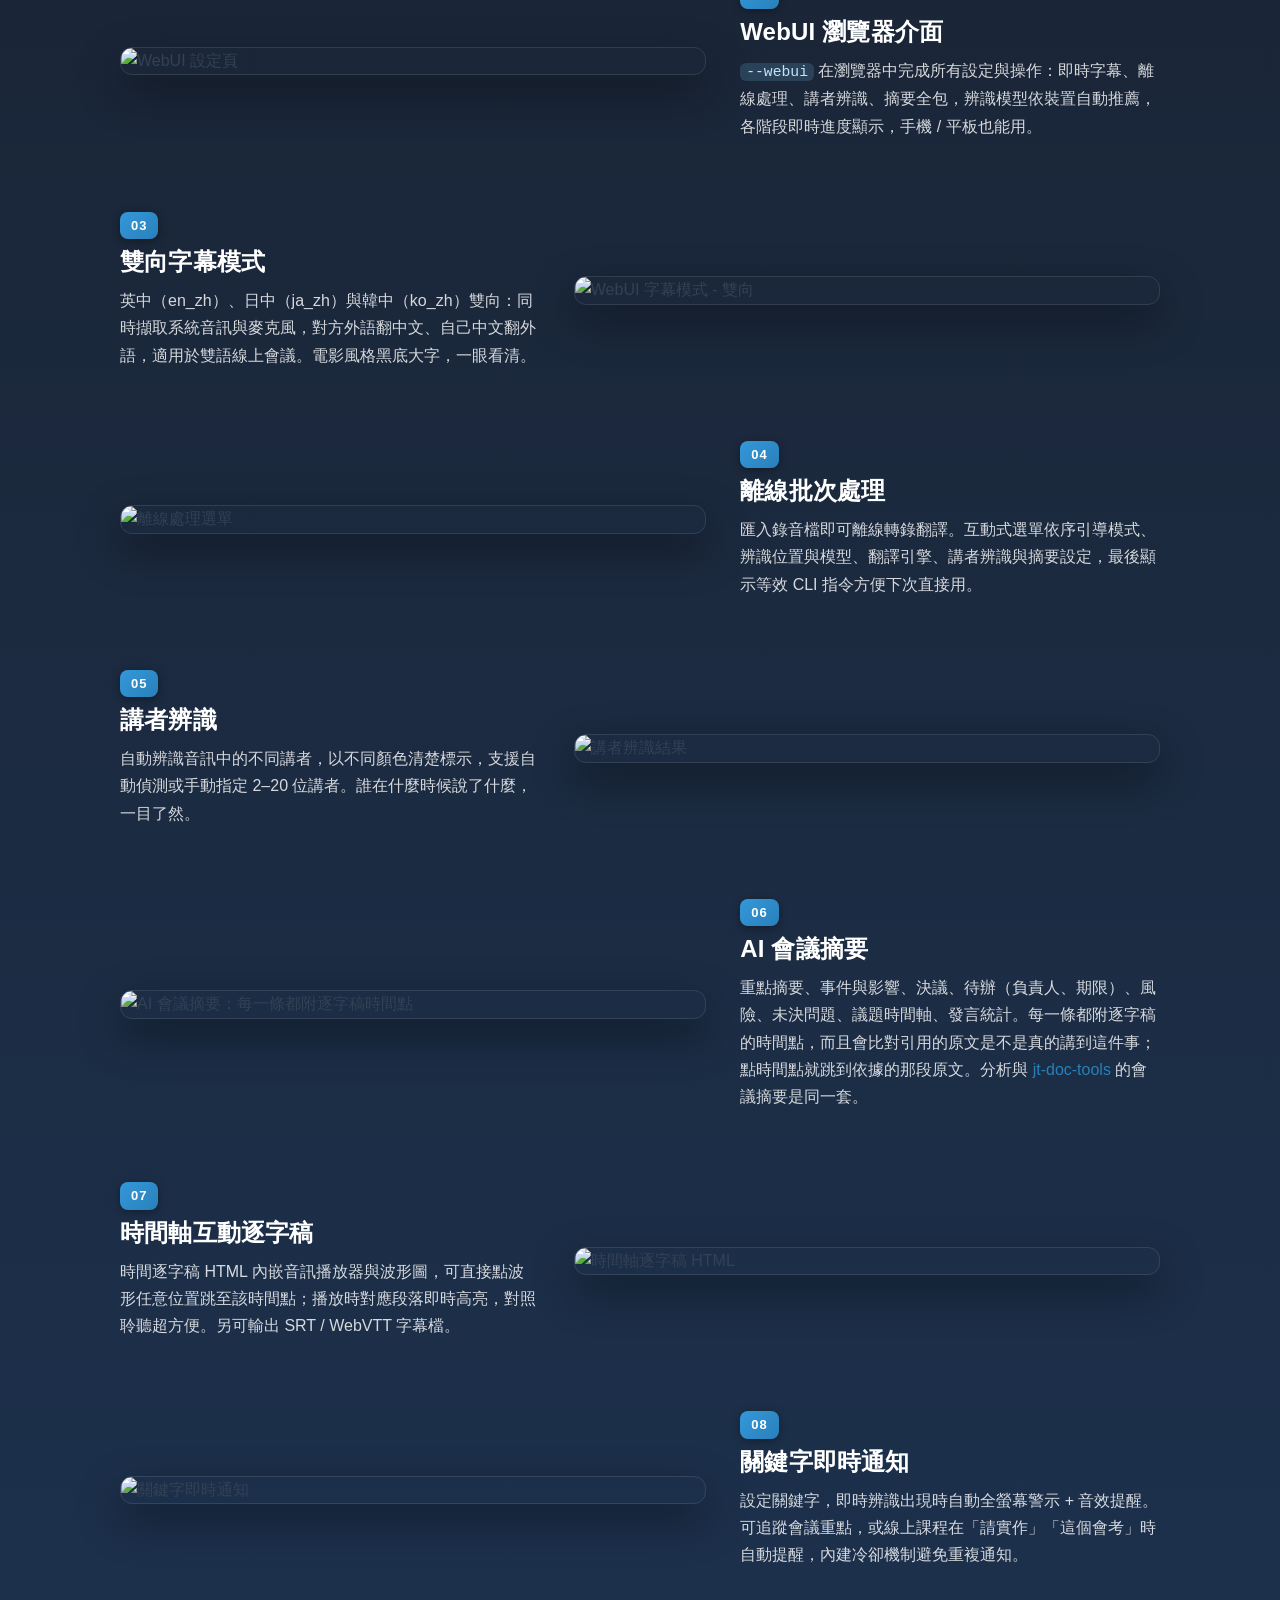
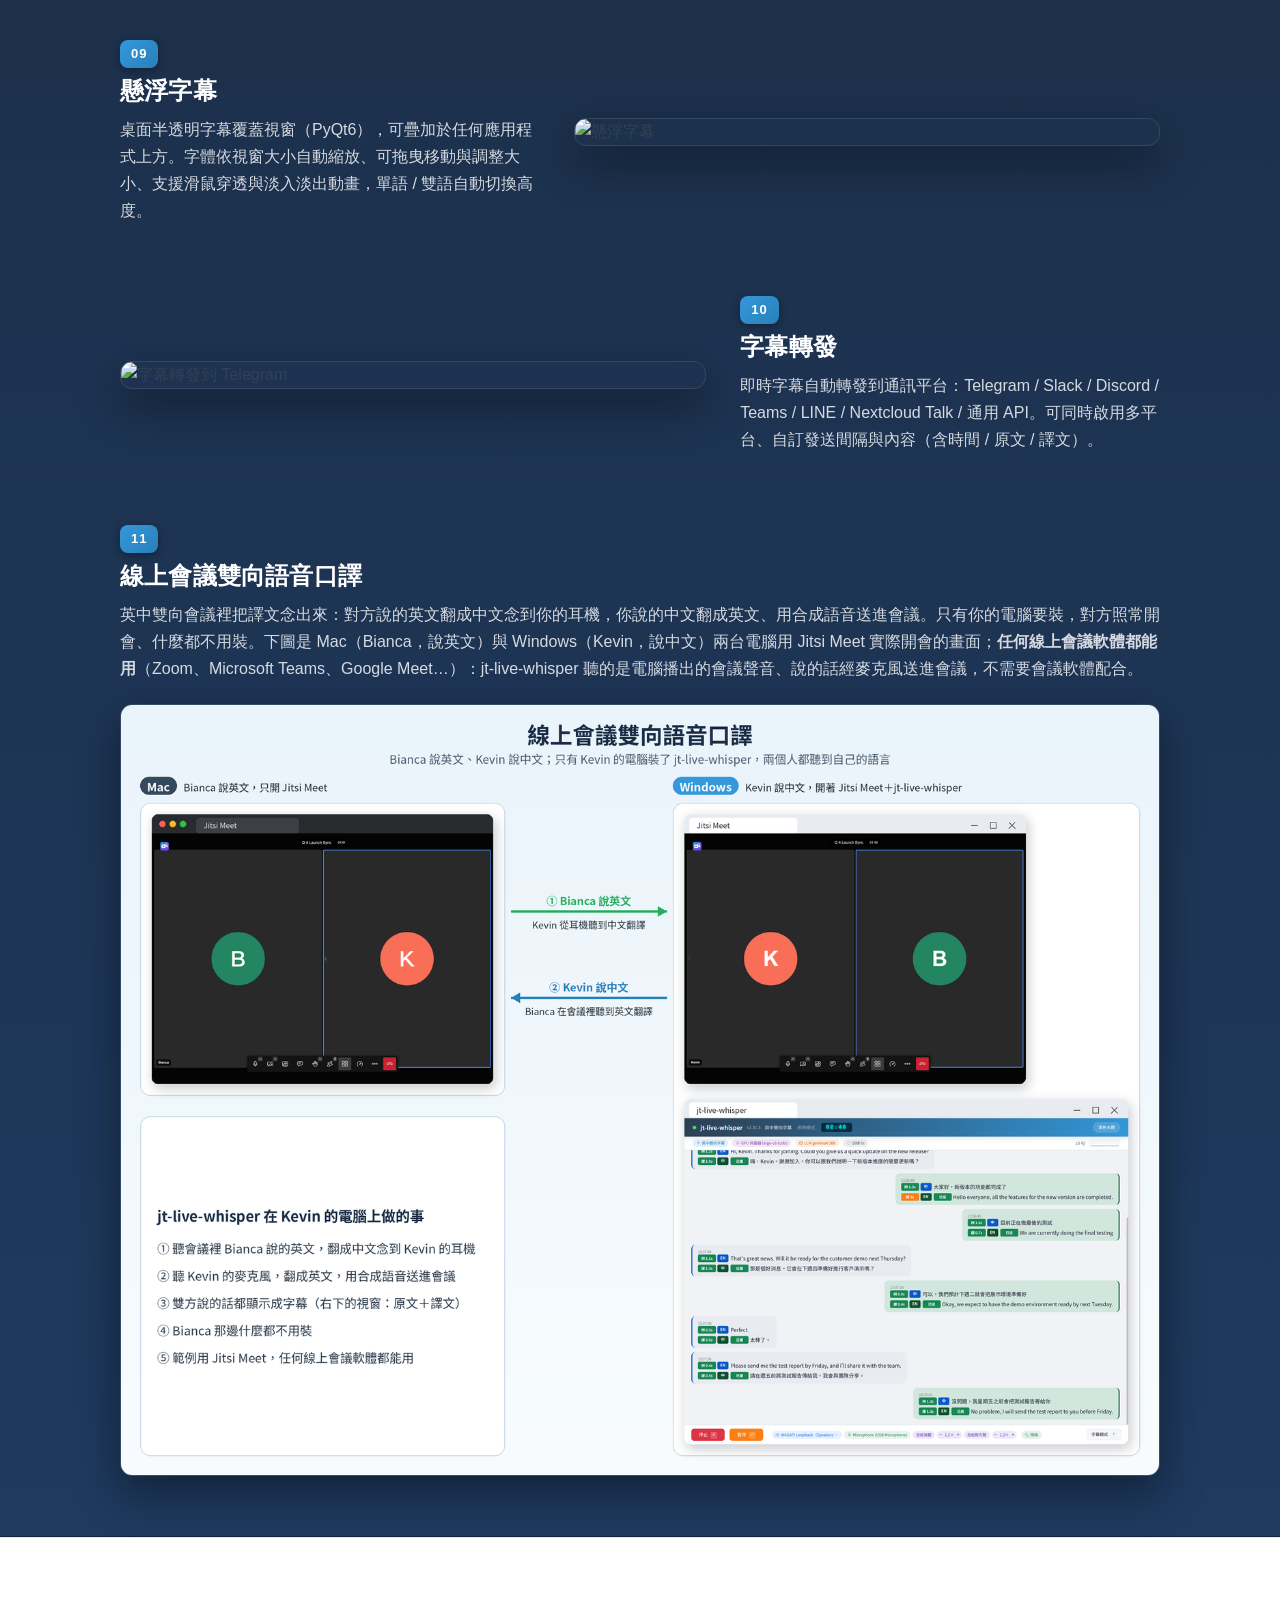
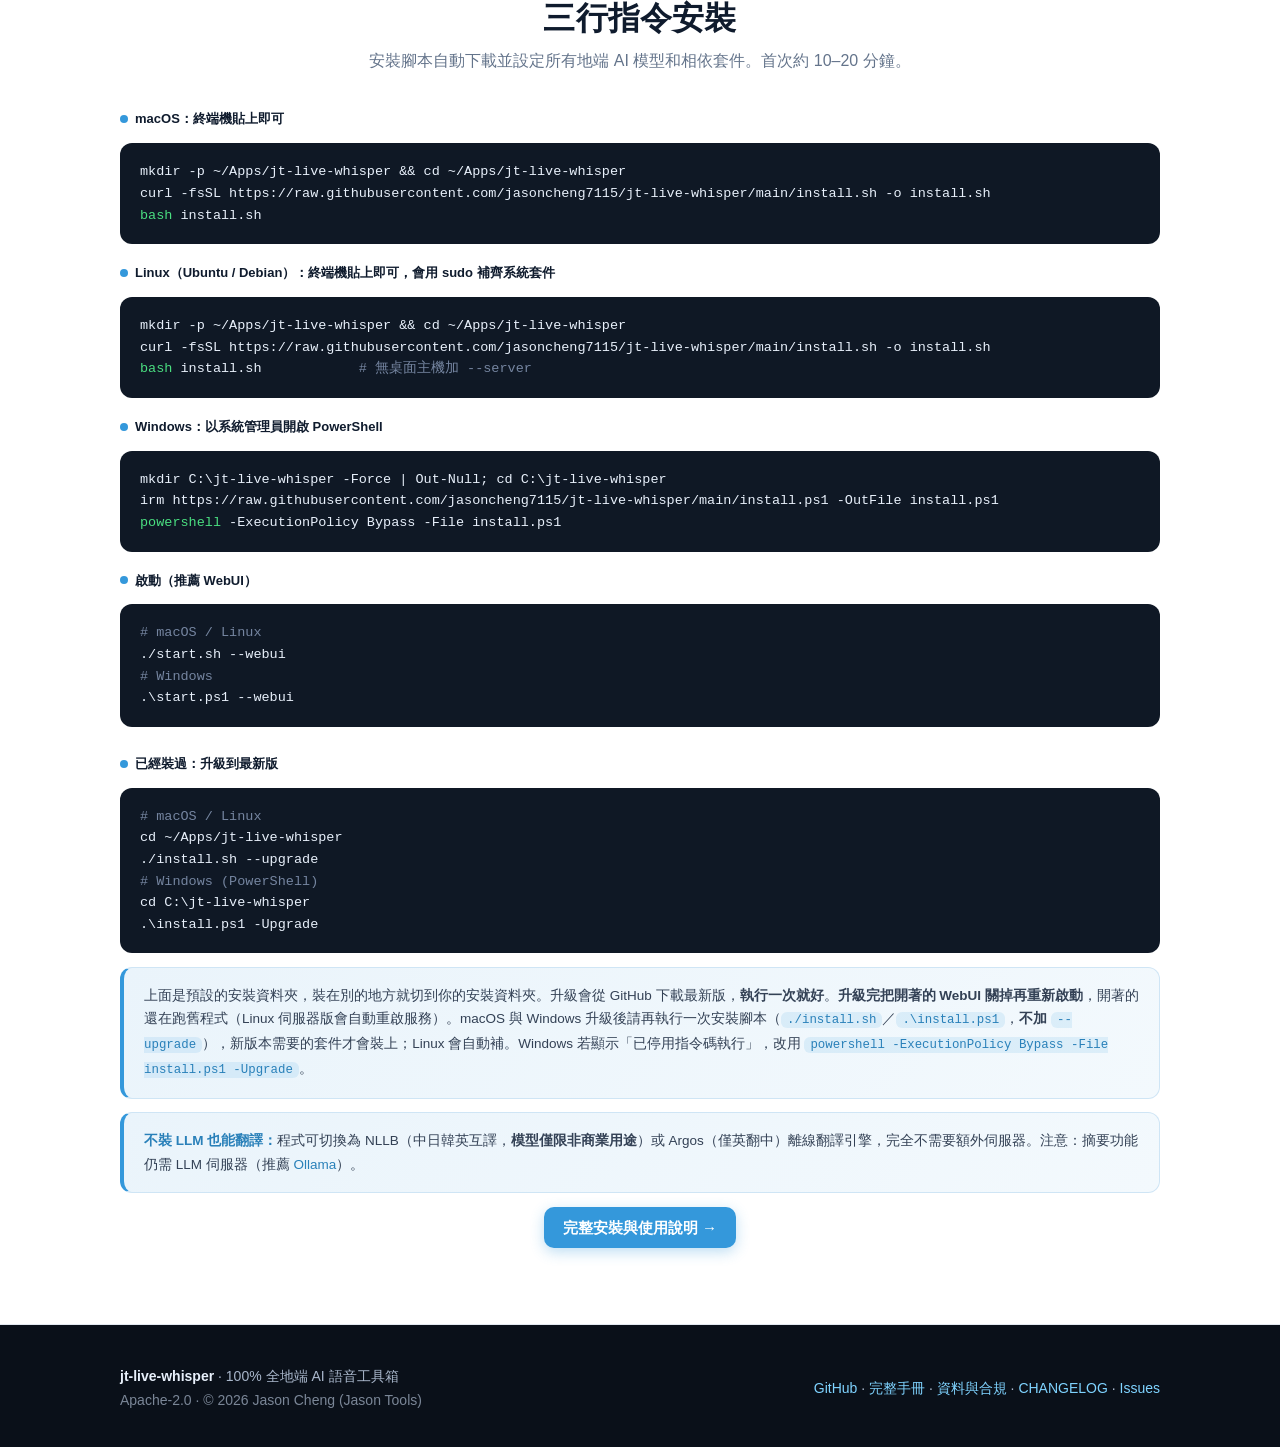
==== commit 2563421f: "文件：視訊會議改成線上會議；朗讀說明寫明模型支援 30 種語言 - 「視訊會議」一律改成「線上會議」（有時會議只有音訊、沒開視訊）：網站、README、SOP、互動選單、示範圖標題（圖檔改名 inte" ====
--- a/docs/index.html
+++ b/docs/index.html
@@ -141,7 +141,7 @@
       <div class="card"><h3><span class="ic"><svg width="18" height="18" viewBox="0 0 24 24" fill="none" stroke="currentColor" stroke-width="2" stroke-linecap="round" stroke-linejoin="round"><rect x="3" y="4" width="8" height="7" rx="1.5"/><rect x="13" y="13" width="8" height="7" rx="1.5"/><path d="M11 7.5h4a2 2 0 0 1 2 2v3.5"/></svg></span><span class="zh">接進你的系統</span><span class="en">Integrates with your systems</span></h3><p><span class="zh">可當成語音後端，已接上 <a href="https://jasoncheng7115.github.io/jt-doc-tools/" target="_blank" rel="noopener">jt-doc-tools</a> 與 <a href="https://jasoncheng7115.github.io/jt-vc-portal/" target="_blank" rel="noopener">jt-vc-portal</a>：上傳錄音或會議錄影 → 辨識、分離講者、校正 → 產出會議摘要與決議，<b>每一條都指得回誰在第幾分鐘說的</b>。全程在自己的機器上跑。</span><span class="en">Use it as a speech backend: already wired into <a href="https://jasoncheng7115.github.io/jt-doc-tools/" target="_blank" rel="noopener">jt-doc-tools</a> and <a href="https://jasoncheng7115.github.io/jt-vc-portal/" target="_blank" rel="noopener">jt-vc-portal</a>: upload a recording or meeting video → transcribe, separate speakers, correct → summaries and decisions, <b>each citing who said it and when</b>. All on your own hardware.</span></p></div>
       <div class="card"><h3><span class="ic"><svg width="18" height="18" viewBox="0 0 24 24" fill="none" stroke="currentColor" stroke-width="2" stroke-linecap="round" stroke-linejoin="round"><rect x="3" y="4" width="18" height="6" rx="1.5"/><rect x="3" y="14" width="18" height="6" rx="1.5"/><path d="M7 7h.01M7 17h.01"/></svg></span><span class="zh">伺服器模式</span><span class="en">Server mode</span></h3><p><span class="zh"><code>./install.sh --server</code> 裝在無桌面的主機上，WebUI 以 systemd 服務常駐、開機自動啟動，區網其他電腦用瀏覽器就能操作。可限制來源網段、加上 TLS。</span><span class="en"><code>./install.sh --server</code> installs on a headless box; the Web UI runs as a systemd service on boot and anyone on the LAN can drive it from a browser. Source ranges and TLS are configurable.</span></p></div>
       <div class="card"><h3><span class="ic"><svg width="18" height="18" viewBox="0 0 24 24" fill="none" stroke="currentColor" stroke-width="2" stroke-linecap="round" stroke-linejoin="round"><path d="M8 3 4 7l4 4M16 21l4-4-4-4M4 7h11a5 5 0 0 1 5 5M20 17H9a5 5 0 0 1-5-5"/></svg></span><span class="zh">雙向字幕 + 16 種模式</span><span class="en">Bidirectional &amp; 16 modes</span></h3><p><span class="zh">英中 / 日中 / 韓中雙向，同時擷取系統音訊與麥克風，對方外語翻中文、自己中文翻外語；另支援台語（台灣閩南語）辨識，共 16 種功能模式。</span><span class="en">EN↔ZH / JA↔ZH / KO↔ZH bidirectional from system audio + mic, plus Taiwanese Hokkien ASR; 16 modes in total.</span></p></div>
-      <div class="card"><h3><span class="ic"><svg width="18" height="18" viewBox="0 0 24 24" fill="none" stroke="currentColor" stroke-width="2" stroke-linecap="round" stroke-linejoin="round"><path d="M11 5 6 9H2v6h4l5 4V5z"/><path d="M15.5 8.5a5 5 0 0 1 0 7M19 5a10 10 0 0 1 0 14"/></svg></span><span class="zh">台灣華語朗讀</span><span class="en">Taiwanese Mandarin TTS</span></h3><p><span class="zh">把文字、講稿、摘要念成台灣華語，邊念邊顯示字幕，也能存成 MP3（v2.27.0）；念法以台灣日常說法為準，在自己的 GPU 伺服器或 Apple Silicon Mac 合成，聲音可用內建的 8 個（AI 產生）或自己匯入、取得同意的錄音。預設 VoxCPM2（快），也可選台灣口音的 BreezyVoice（較慢）。</span><span class="en">Read text, scripts and summaries aloud in Taiwanese Mandarin with live subtitles, or save them as MP3 (v2.27.0); readings follow everyday Taiwanese usage, synthesized on your own GPU server or Apple Silicon Mac in one of 8 built-in AI-generated voices or a consented voice you import. VoxCPM2 by default (fast), or BreezyVoice for a native Taiwanese accent (slower).</span></p></div>
+      <div class="card"><h3><span class="ic"><svg width="18" height="18" viewBox="0 0 24 24" fill="none" stroke="currentColor" stroke-width="2" stroke-linecap="round" stroke-linejoin="round"><path d="M11 5 6 9H2v6h4l5 4V5z"/><path d="M15.5 8.5a5 5 0 0 1 0 7M19 5a10 10 0 0 1 0 14"/></svg></span><span class="zh">台灣華語朗讀</span><span class="en">Taiwanese Mandarin TTS</span></h3><p><span class="zh">把文字、講稿、摘要念出來，邊念邊顯示字幕，也能存成 MP3（v2.27.0）。模型 VoxCPM2 支援中、英、日、韓等 30 種語言，目前朗讀針對台灣華語調校（夾雜英文也行），雙向口譯也用它念英文。在自己的 GPU 伺服器或 Apple Silicon Mac 合成，可用內建 AI 聲音或匯入取得同意的錄音；也可選台灣口音的 BreezyVoice（較慢）。</span><span class="en">Read text, scripts and summaries aloud with live subtitles, or save MP3 (v2.27.0). The VoxCPM2 model supports 30 languages, including Chinese, English, Japanese and Korean; read-aloud is tuned for Taiwanese Mandarin (mixed-in English works) and interpretation uses it to speak English. Runs on your GPU server or Apple Silicon Mac with built-in AI voices or a consented voice you import; BreezyVoice offers a native Taiwanese accent (slower).</span></p></div>
       <div class="card"><h3><span class="ic"><svg width="18" height="18" viewBox="0 0 24 24" fill="none" stroke="currentColor" stroke-width="2" stroke-linecap="round" stroke-linejoin="round"><path d="M3 18v-6a9 9 0 0 1 18 0v6"/><path d="M21 19a2 2 0 0 1-2 2h-1a2 2 0 0 1-2-2v-3a2 2 0 0 1 2-2h3z"/><path d="M3 19a2 2 0 0 0 2 2h1a2 2 0 0 0 2-2v-3a2 2 0 0 0-2-2H3z"/></svg></span><span class="zh">雙向語音口譯</span><span class="en">Two-way voice interpretation</span></h3><p><span class="zh">英中線上會議：對方說的英文翻成中文念給你聽、你說的中文翻成英文經虛擬麥克風念給對方聽（v2.28.0）。邊合成邊播，第一段約 0.3～0.7 秒出聲；自己念的聲音被錄回去會自動略過，不會翻來翻去。</span><span class="en">English-Chinese online meetings: what they say in English is read to you in Chinese, and what you say in Chinese is read to them in English through a virtual microphone (v2.28.0). Streaming synthesis starts in about 0.3-0.7 s, and your own playback picked up again is dropped so nothing loops.</span></p></div>
     </div>
     <p style="text-align:center;margin-top:28px"><a class="btn btn-ghost" href="features.html"><span class="zh">看完整功能詳解 →</span><span class="en">See all features →</span></a></p>
@@ -239,7 +239,7 @@
       <img class="shot" src="shots/webui-subtitle-bidi.png" loading="lazy" alt="WebUI 字幕模式 - 雙向" />
       <div class="screen-txt"><span class="num">03</span>
         <h3><span class="zh">雙向字幕模式</span><span class="en">Bidirectional subtitles</span></h3>
-        <p><span class="zh">英中（en_zh）、日中（ja_zh）與韓中（ko_zh）雙向：同時擷取系統音訊與麥克風，對方外語翻中文、自己中文翻外語，適用於雙語視訊會議。電影風格黑底大字，一眼看清。</span><span class="en">EN↔ZH, JA↔ZH and KO↔ZH: captures system audio and your mic at once: their language to Chinese, your Chinese to theirs. Big cinema-style captions for bilingual calls.</span></p>
+        <p><span class="zh">英中（en_zh）、日中（ja_zh）與韓中（ko_zh）雙向：同時擷取系統音訊與麥克風，對方外語翻中文、自己中文翻外語，適用於雙語線上會議。電影風格黑底大字，一眼看清。</span><span class="en">EN↔ZH, JA↔ZH and KO↔ZH: captures system audio and your mic at once: their language to Chinese, your Chinese to theirs. Big cinema-style captions for bilingual calls.</span></p>
       </div>
     </div>
 
@@ -301,11 +301,11 @@
 
     <div class="screen-row wide">
       <div class="screen-txt"><span class="num">11</span>
-        <h3><span class="zh">視訊會議雙向語音口譯</span><span class="en">Two-way voice interpretation in video meetings</span></h3>
-        <p><span class="zh">英中雙向會議裡把譯文念出來：對方說的英文翻成中文念到你的耳機，你說的中文翻成英文、用合成語音送進會議。只有你的電腦要裝，對方照常開會、什麼都不用裝。下圖是 Mac（Bianca，說英文）與 Windows（Kevin，說中文）兩台電腦用 Jitsi Meet 實際開會的畫面；<b>任何視訊會議軟體都能用</b>（Zoom、Microsoft Teams、Google Meet…）：jt-live-whisper 聽的是電腦播出的會議聲音、說的話經麥克風送進會議，不需要會議軟體配合。</span><span class="en">In English-Chinese meetings the translations are spoken: the other side's English is read to you in Chinese in your headset, and your Chinese is sent into the meeting in English with a synthesized voice. Only your computer needs it; the other side joins the meeting as usual with nothing to install. Below: a real Jitsi Meet call between a Mac (Bianca, English) and a Windows PC (Kevin, Chinese). <b>Any video meeting app works</b> (Zoom, Microsoft Teams, Google Meet…): jt-live-whisper listens to the meeting audio your computer plays and speaks through a microphone, so the meeting app needs no integration.</span></p>
-      </div>
-      <img class="shot zh" src="shots/interp-video-meeting-zh.png" loading="lazy" alt="視訊會議雙向語音口譯：Mac 與 Windows 兩台電腦用 Jitsi Meet 開會" />
-      <img class="shot en" src="shots/interp-video-meeting-en.png" loading="lazy" alt="Two-way voice interpretation in a Jitsi Meet call between a Mac and a Windows PC" />
+        <h3><span class="zh">線上會議雙向語音口譯</span><span class="en">Two-way voice interpretation in online meetings</span></h3>
+        <p><span class="zh">英中雙向會議裡把譯文念出來：對方說的英文翻成中文念到你的耳機，你說的中文翻成英文、用合成語音送進會議。只有你的電腦要裝，對方照常開會、什麼都不用裝。下圖是 Mac（Bianca，說英文）與 Windows（Kevin，說中文）兩台電腦用 Jitsi Meet 實際開會的畫面；<b>任何線上會議軟體都能用</b>（Zoom、Microsoft Teams、Google Meet…）：jt-live-whisper 聽的是電腦播出的會議聲音、說的話經麥克風送進會議，不需要會議軟體配合。</span><span class="en">In English-Chinese meetings the translations are spoken: the other side's English is read to you in Chinese in your headset, and your Chinese is sent into the meeting in English with a synthesized voice. Only your computer needs it; the other side joins the meeting as usual with nothing to install. Below: a real Jitsi Meet call between a Mac (Bianca, English) and a Windows PC (Kevin, Chinese). <b>Any online meeting app works</b> (Zoom, Microsoft Teams, Google Meet…): jt-live-whisper listens to the meeting audio your computer plays and speaks through a microphone, so the meeting app needs no integration.</span></p>
+      </div>
+      <img class="shot zh" src="shots/interp-online-meeting-zh.png" loading="lazy" alt="線上會議雙向語音口譯：Mac 與 Windows 兩台電腦用 Jitsi Meet 開會" />
+      <img class="shot en" src="shots/interp-online-meeting-en.png" loading="lazy" alt="Two-way voice interpretation in a Jitsi Meet call between a Mac and a Windows PC" />
     </div>
   </div>
 </section>
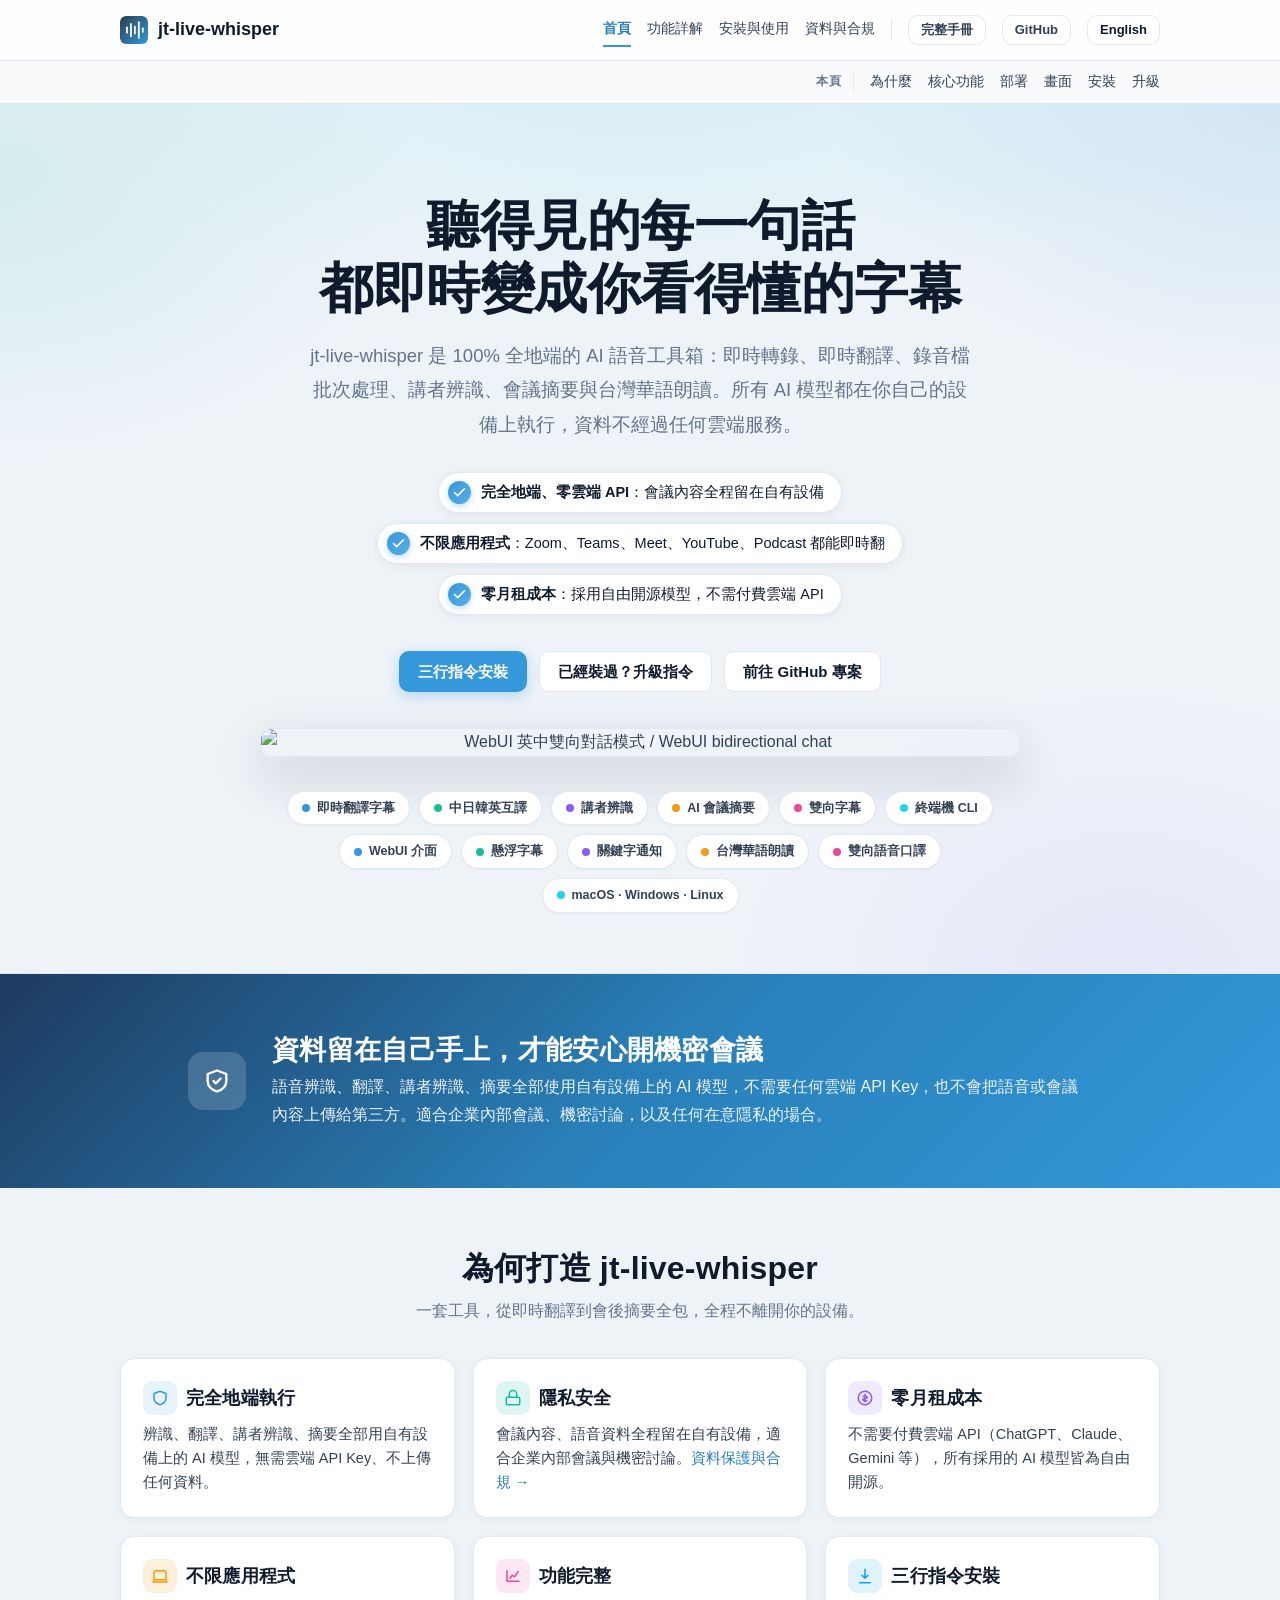
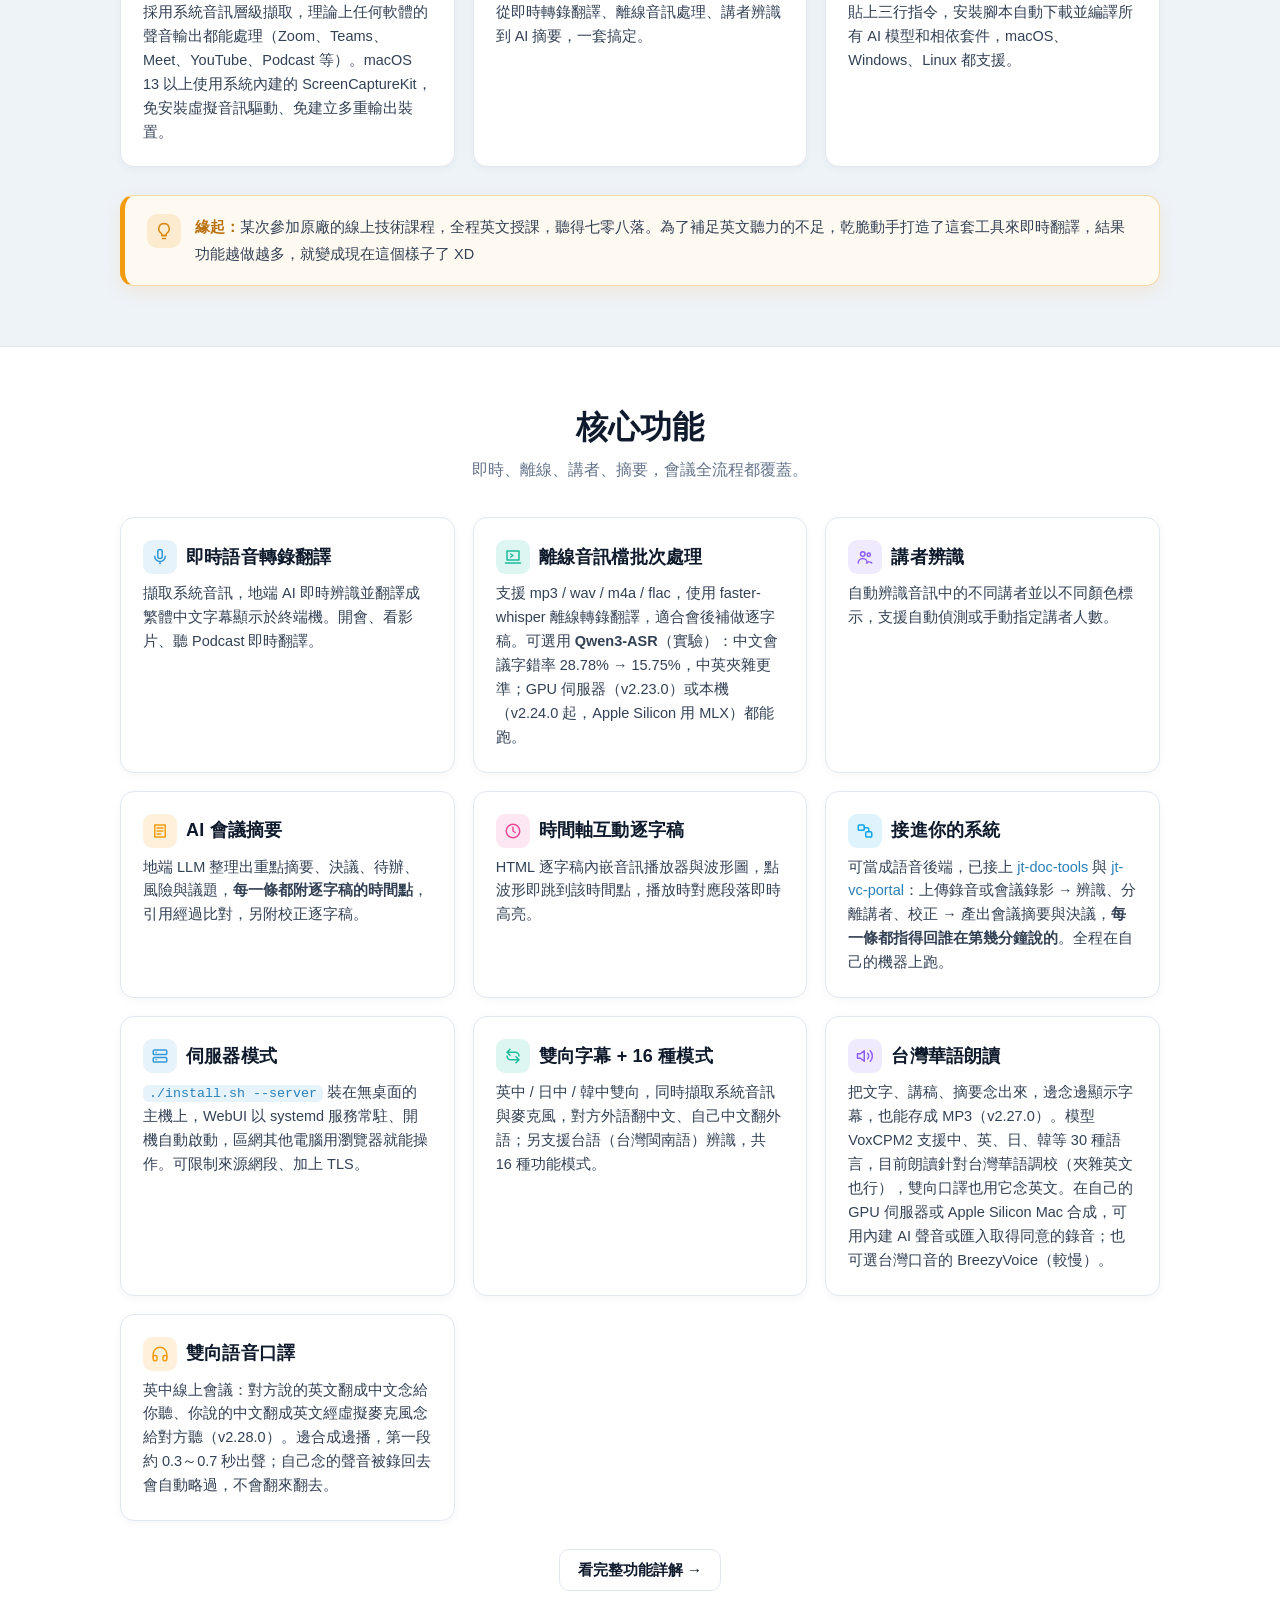
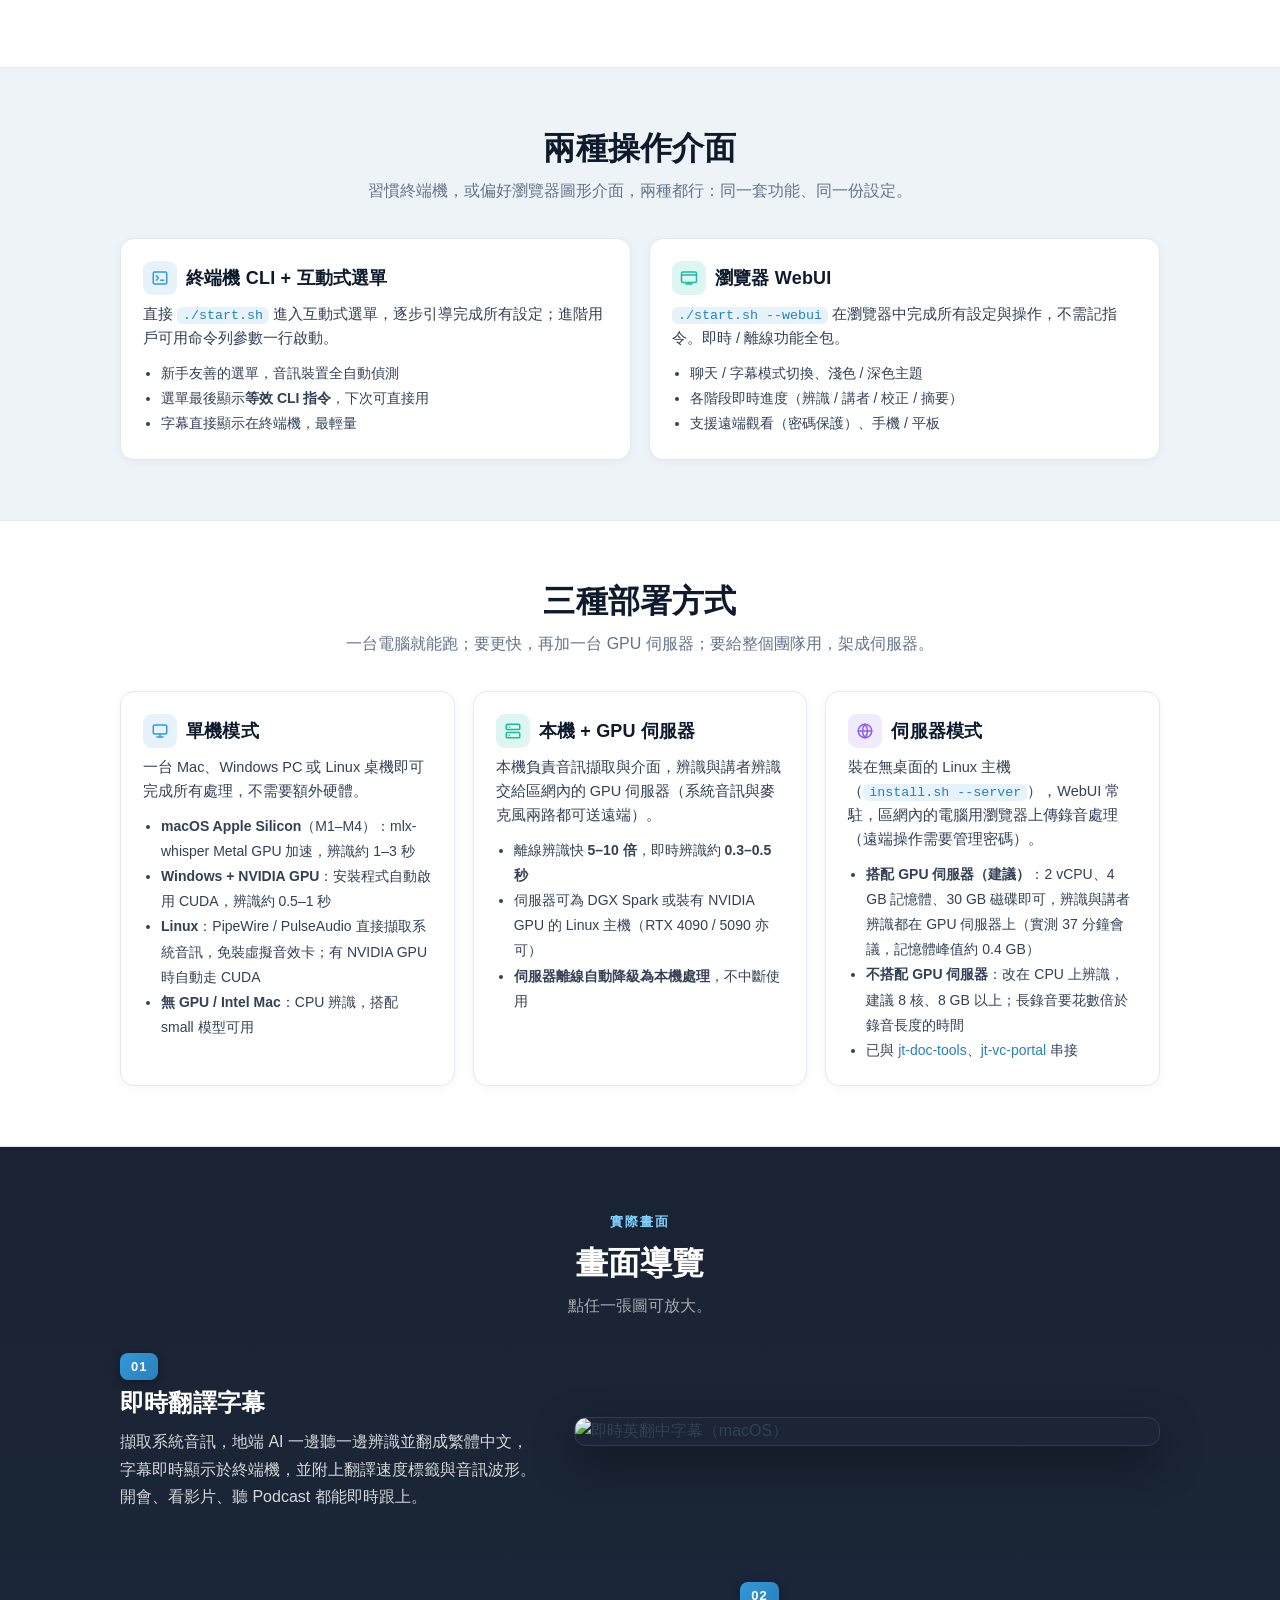
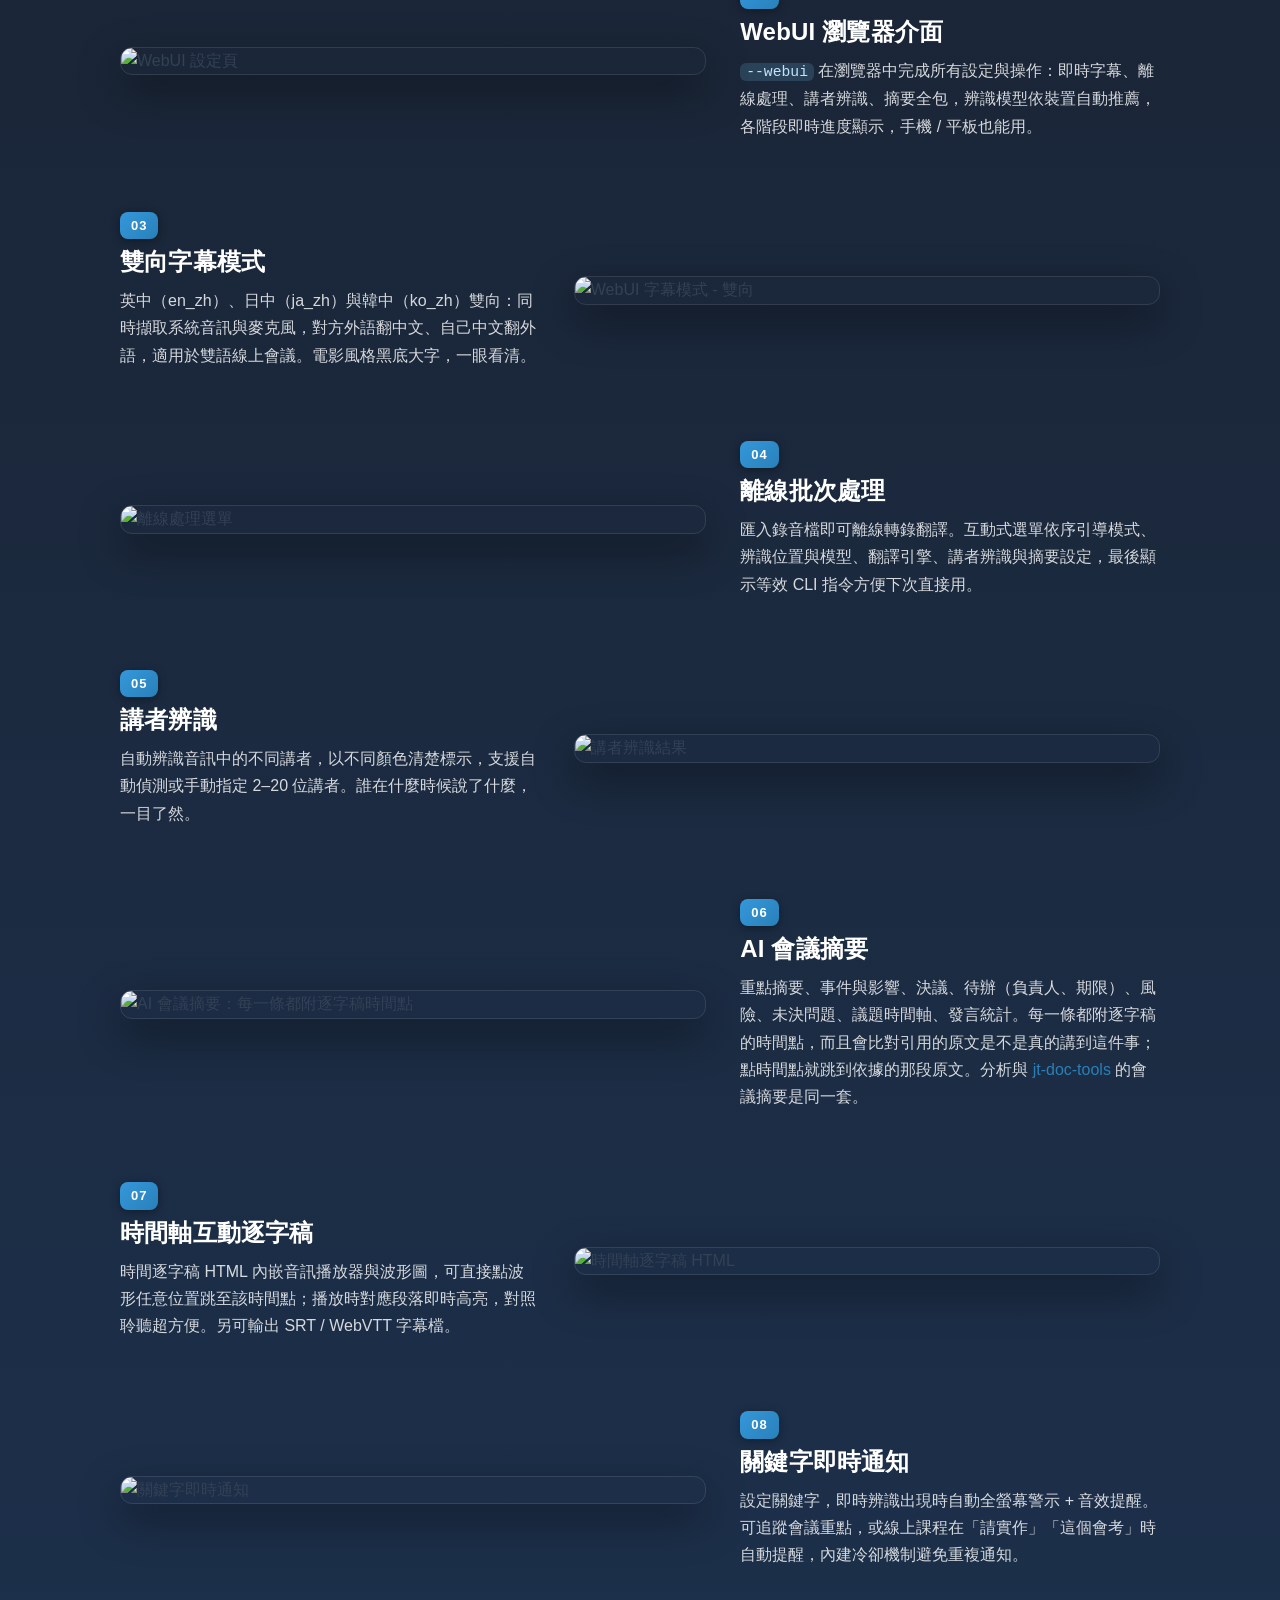
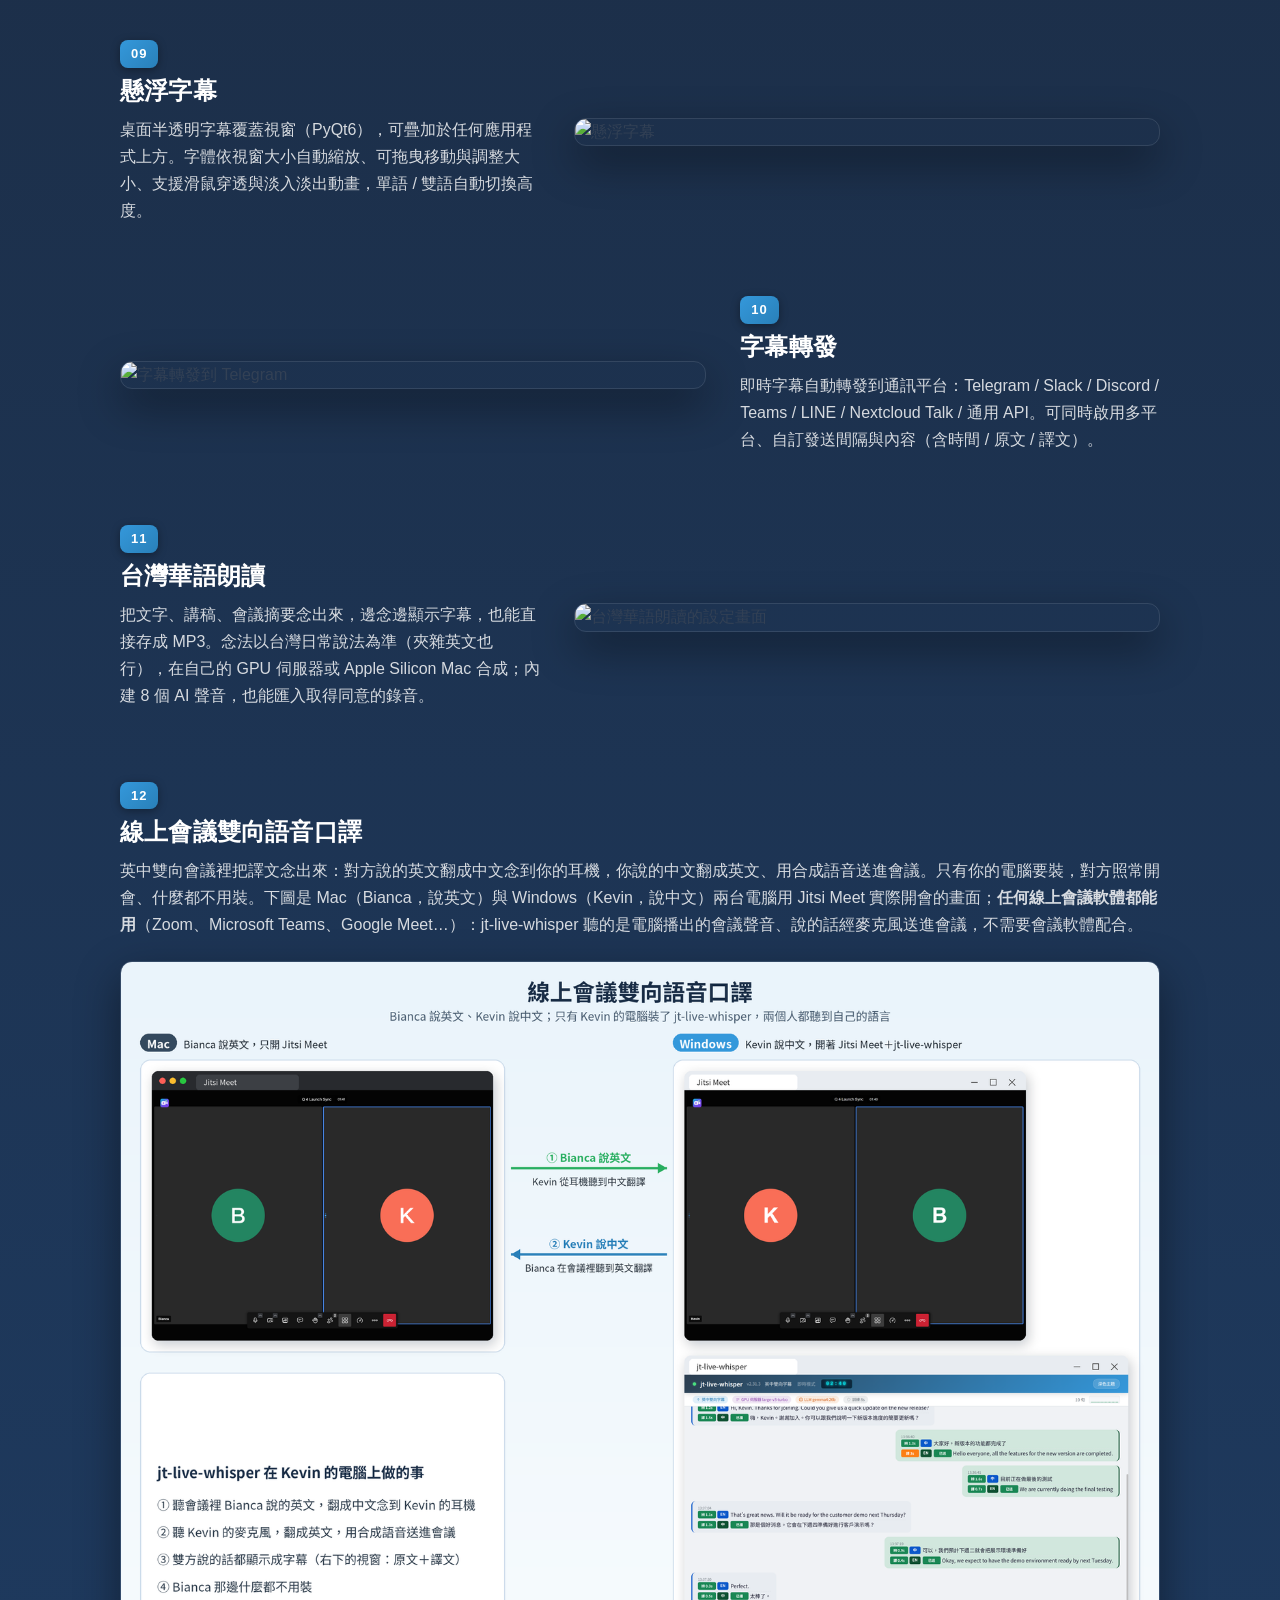
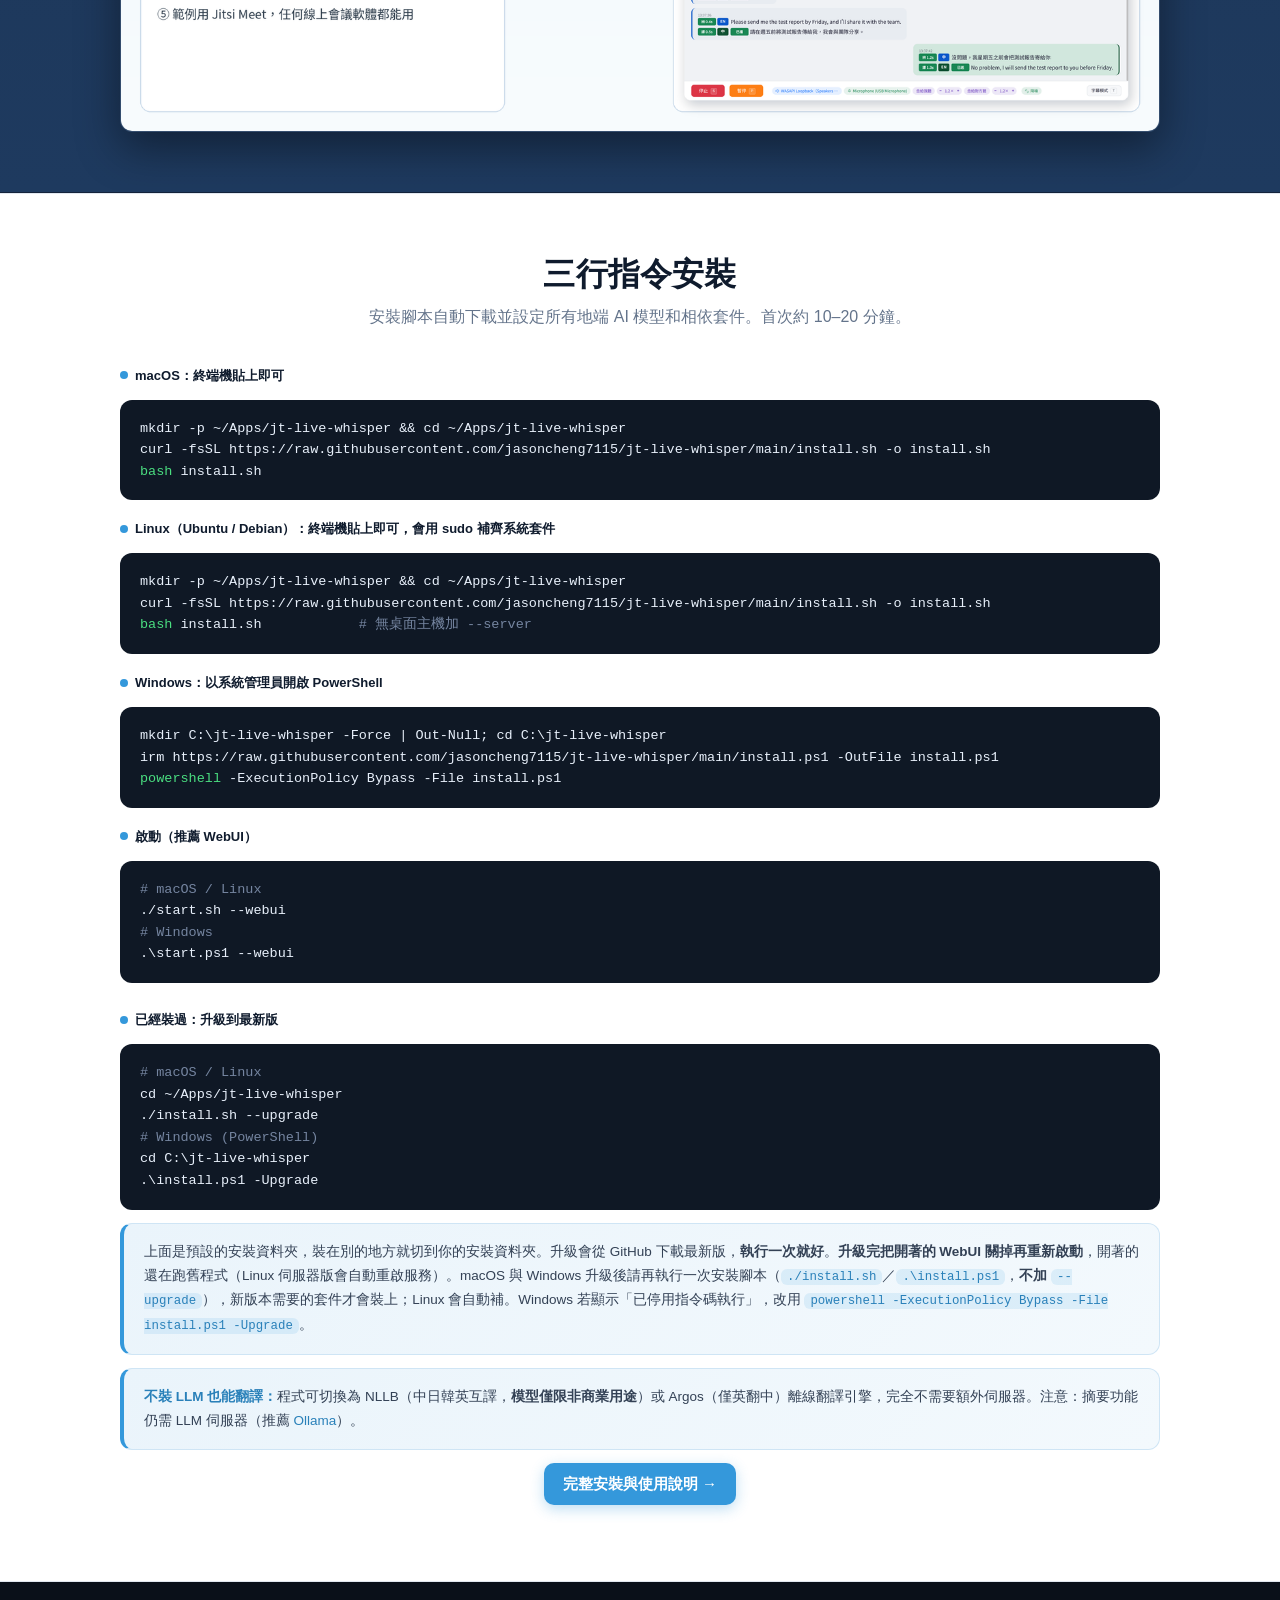
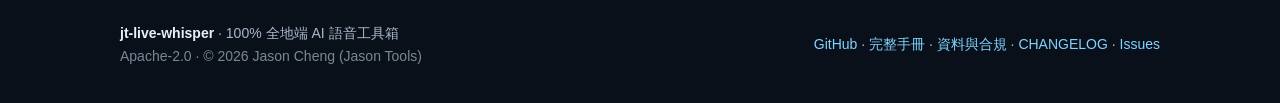
==== commit 64d366e9: "網站：首頁畫面導覽補上台灣華語朗讀 - 「畫面導覽」第 11 項新增台灣華語朗讀（設定畫面），排在字幕轉發後面；線上會議雙向語音口譯順延為第 12 項  Co-Authored-By: Claude " ====
--- a/docs/index.html
+++ b/docs/index.html
@@ -299,8 +299,16 @@
       </div>
     </div>
 
+    <div class="screen-row">
+      <img class="shot" src="shots/tts-settings.png" loading="lazy" alt="台灣華語朗讀的設定畫面" />
+      <div class="screen-txt"><span class="num">11</span>
+        <h3><span class="zh">台灣華語朗讀</span><span class="en">Taiwanese Mandarin text-to-speech</span></h3>
+        <p><span class="zh">把文字、講稿、會議摘要念出來，邊念邊顯示字幕，也能直接存成 MP3。念法以台灣日常說法為準（夾雜英文也行），在自己的 GPU 伺服器或 Apple Silicon Mac 合成；內建 8 個 AI 聲音，也能匯入取得同意的錄音。</span><span class="en">Read text, scripts and meeting summaries aloud with live subtitles, or save them straight to MP3. Readings follow everyday Taiwanese usage (mixed-in English works), synthesized on your own GPU server or Apple Silicon Mac with 8 built-in AI voices or a consented voice you import.</span></p>
+      </div>
+    </div>
+
     <div class="screen-row wide">
-      <div class="screen-txt"><span class="num">11</span>
+      <div class="screen-txt"><span class="num">12</span>
         <h3><span class="zh">線上會議雙向語音口譯</span><span class="en">Two-way voice interpretation in online meetings</span></h3>
         <p><span class="zh">英中雙向會議裡把譯文念出來：對方說的英文翻成中文念到你的耳機，你說的中文翻成英文、用合成語音送進會議。只有你的電腦要裝，對方照常開會、什麼都不用裝。下圖是 Mac（Bianca，說英文）與 Windows（Kevin，說中文）兩台電腦用 Jitsi Meet 實際開會的畫面；<b>任何線上會議軟體都能用</b>（Zoom、Microsoft Teams、Google Meet…）：jt-live-whisper 聽的是電腦播出的會議聲音、說的話經麥克風送進會議，不需要會議軟體配合。</span><span class="en">In English-Chinese meetings the translations are spoken: the other side's English is read to you in Chinese in your headset, and your Chinese is sent into the meeting in English with a synthesized voice. Only your computer needs it; the other side joins the meeting as usual with nothing to install. Below: a real Jitsi Meet call between a Mac (Bianca, English) and a Windows PC (Kevin, Chinese). <b>Any online meeting app works</b> (Zoom, Microsoft Teams, Google Meet…): jt-live-whisper listens to the meeting audio your computer plays and speaks through a microphone, so the meeting app needs no integration.</span></p>
       </div>
